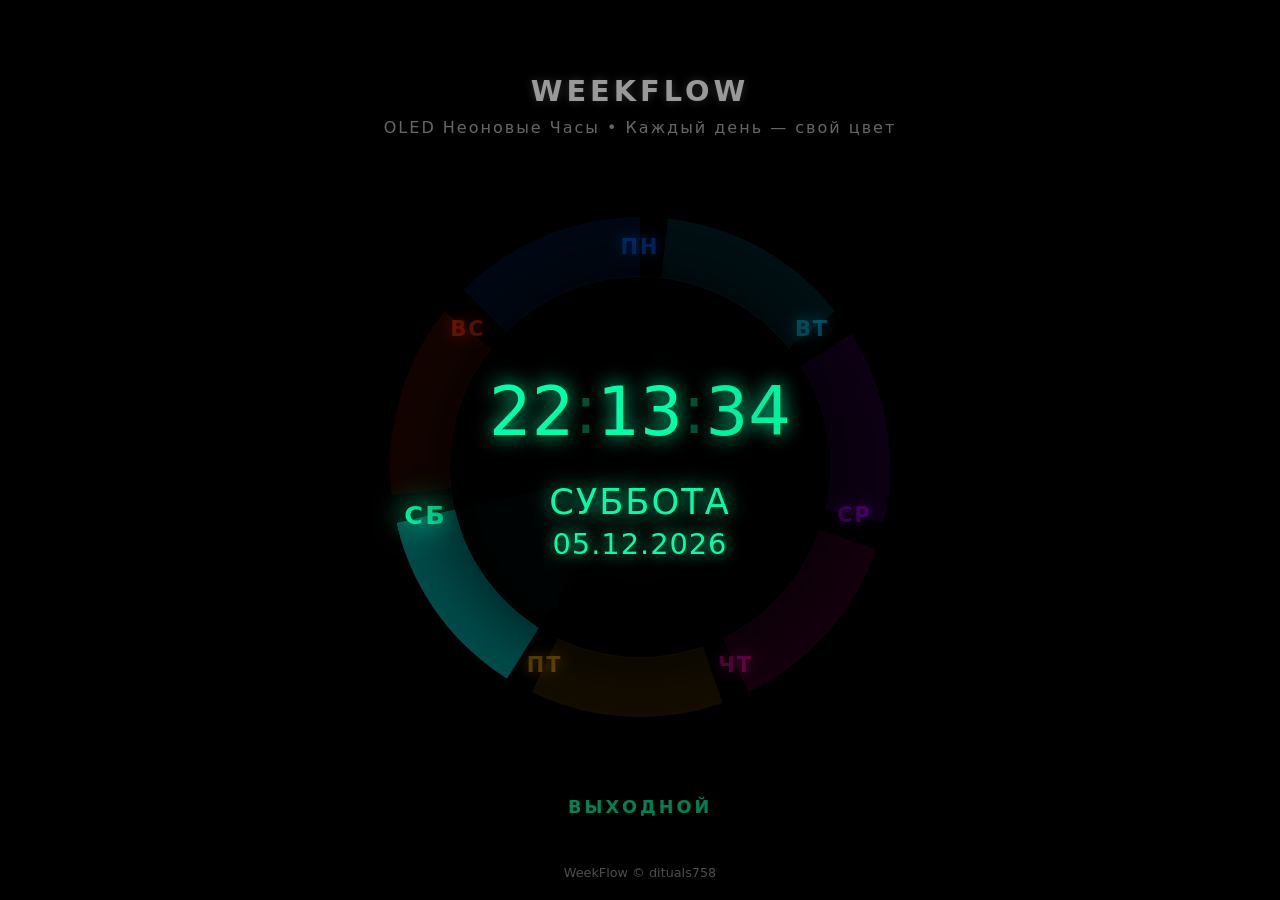
==== index.html @ 8f901ede "weekflow-v1.1" ====
<!DOCTYPE html>
<html lang="ru">
<head>
    <meta charset="UTF-8">
    <meta name="viewport" content="width=device-width, initial-scale=1.0">
    
    <!-- PWA Meta Tags -->
    <meta name="application-name" content="WeekFlow">
    <meta name="apple-mobile-web-app-capable" content="yes">
    <meta name="apple-mobile-web-app-status-bar-style" content="black-translucent">
    <meta name="apple-mobile-web-app-title" content="WeekFlow">
    <meta name="mobile-web-app-capable" content="yes">
    <meta name="theme-color" content="#000000">
    
    <!-- SEO Meta Tags -->
    <title>WeekFlow — OLED Неоновые Часы</title>
    <meta name="description" content="Минималистичные OLED часы с неоновыми цветами для каждого дня недели. Установите как PWA приложение на рабочий стол.">
    <meta name="keywords" content="часы, таймер, время, OLED, неон, дни недели, PWA, прогрессивное веб-приложение">
    <meta name="author" content="dituals758">
    
    <!-- Icons -->
    <link rel="icon" href="./icon-32x32.png" type="image/png">
    <link rel="apple-touch-icon" href="./icon-192x192.png">
    
    <!-- Manifest -->
    <link rel="manifest" href="./manifest.json">
    
    <style>
        /* Reset & Base */
        :root {
            --black: #000000;
            --white: #ffffff;
            --mon: #0066ff;    --tue: #00ccff;    --wed: #aa00ff;
            --thu: #ff00aa;    --fri: #ffaa00;    --sat: #00ffaa;    --sun: #ff3300;
        }
        
        * {
            margin: 0; padding: 0; box-sizing: border-box;
            -webkit-tap-highlight-color: transparent;
            -webkit-touch-callout: none; -webkit-user-select: none;
            user-select: none;
        }
        
        body {
            background: var(--black); color: var(--white);
            font-family: -apple-system, BlinkMacSystemFont, 'SF Pro Display', system-ui, sans-serif;
            min-height: 100vh; display: flex; align-items: center; justify-content: center;
            overflow: hidden; padding: 20px;
        }
        
        /* Layout */
        .container {
            width: 100%; max-width: 1200px;
            display: flex; flex-direction: column; align-items: center;
        }
        
        /* Header */
        .header {
            text-align: center; margin-bottom: 40px;
        }
        
        .title {
            font-size: 1.8rem; font-weight: 800; letter-spacing: 4px;
            text-transform: uppercase; opacity: 0.6; margin-bottom: 10px;
            text-shadow: 0 0 10px rgba(255, 255, 255, 0.3);
        }
        
        .subtitle {
            font-size: 1rem; opacity: 0.4; letter-spacing: 2px;
        }
        
        /* Clock Container */
        .clock-container {
            position: relative;
            width: 500px; height: 500px;
            margin: 40px auto;
        }
        
        /* Week Segments */
        .week-segments {
            position: absolute; width: 100%; height: 100%;
            border-radius: 50%; overflow: hidden;
        }
        
        .week-segment {
            position: absolute; width: 50%; height: 50%;
            transform-origin: 100% 100%; clip-path: polygon(0 0, 100% 0, 100% 100%);
            opacity: 0.08; transition: opacity 0.5s ease;
        }
        
        .week-segment:nth-child(1) { transform: rotate(0deg); background: var(--mon); }
        .week-segment:nth-child(2) { transform: rotate(51.42857deg); background: var(--tue); }
        .week-segment:nth-child(3) { transform: rotate(102.85714deg); background: var(--wed); }
        .week-segment:nth-child(4) { transform: rotate(154.28571deg); background: var(--thu); }
        .week-segment:nth-child(5) { transform: rotate(205.71428deg); background: var(--fri); }
        .week-segment:nth-child(6) { transform: rotate(257.14285deg); background: var(--sat); }
        .week-segment:nth-child(7) { transform: rotate(308.57142deg); background: var(--sun); }
        
        .week-segment.active {
            opacity: 0.3; filter: brightness(1.5);
        }
        
        /* Clock Face */
        .clock-face {
            position: absolute; top: 50%; left: 50%;
            transform: translate(-50%, -50%);
            width: 380px; height: 380px; border-radius: 50%;
            background: rgba(0, 0, 0, 0.95);
            box-shadow: inset 0 0 60px rgba(0, 0, 0, 0.9),
                        0 0 80px rgba(0, 0, 0, 0.8),
                        0 0 0 1px rgba(255, 255, 255, 0.03);
            display: flex; flex-direction: column;
            align-items: center; justify-content: center;
        }
        
        /* Time Display */
        .time-container {
            text-align: center; margin-bottom: 15px;
        }
        
        .time-row {
            display: flex; align-items: center;
            justify-content: center; gap: 5px;
        }
        
        .time-part {
            font-size: 4.2rem; font-weight: 250;
            font-variant-numeric: tabular-nums; min-width: 78px;
            text-align: center; transition: all 0.5s ease;
            text-shadow: 0 0 20px currentColor;
        }
        
        .seconds { opacity: 0.95; }
        
        .colon {
            font-size: 4.2rem; font-weight: 100; opacity: 0.6;
            margin: 0 -5px; transition: all 0.5s ease;
            position: relative; top: -2px;
        }
        
        /* Date Display */
        .date-container {
            text-align: center; margin-top: 15px;
        }
        
        .day-name {
            font-size: 2.2rem; font-weight: 500;
            letter-spacing: 2px; text-transform: uppercase;
            transition: all 0.5s ease;
            text-shadow: 0 0 20px currentColor;
            margin-bottom: 5px;
        }
        
        .date {
            font-size: 1.8rem; font-weight: 300;
            letter-spacing: 1px; transition: all 0.5s ease;
            text-shadow: 0 0 15px currentColor;
        }
        
        /* Day Labels */
        .day-labels {
            position: absolute; width: 100%;
            height: 100%; border-radius: 50%;
        }
        
        .day-label {
            position: absolute; font-size: 1.3rem;
            font-weight: 700; text-transform: uppercase;
            letter-spacing: 2px; opacity: 0.4;
            transition: all 0.5s ease;
            text-shadow: 0 0 15px currentColor;
            transform: translate(-50%, -50%);
        }
        
        .day-label.active {
            opacity: 1; font-size: 1.6rem;
            text-shadow: 0 0 25px currentColor, 0 0 40px currentColor;
        }
        
        /* Status */
        .status {
            text-align: center; font-size: 1.1rem;
            opacity: 0.5; letter-spacing: 3px;
            text-transform: uppercase; margin-top: 40px;
            height: 30px; font-weight: 600;
            transition: all 0.5s ease;
        }
        
        /* Footer */
        .footer {
            position: fixed; bottom: 20px; width: 100%;
            text-align: center; font-size: 0.8rem; opacity: 0.3;
        }
        
        .footer a {
            color: inherit; text-decoration: none;
            transition: opacity 0.3s ease;
        }
        
        .footer a:hover { opacity: 0.7; }
        
        /* Install Button */
        .install-button {
            position: fixed; top: 20px; right: 20px;
            background: rgba(255, 255, 255, 0.1);
            border: 1px solid rgba(255, 255, 255, 0.2);
            color: white; padding: 12px 20px; border-radius: 25px;
            font-size: 0.9rem; font-weight: 500; cursor: pointer;
            opacity: 0; transition: all 0.3s ease;
            backdrop-filter: blur(20px); z-index: 1000;
        }
        
        .install-button.show {
            opacity: 1; animation: slideIn 0.3s ease;
        }
        
        .install-button:hover {
            background: rgba(255, 255, 255, 0.15);
            transform: translateY(-1px);
        }
        
        /* Animations */
        @keyframes slideIn {
            from { opacity: 0; transform: translateY(-10px); }
            to { opacity: 1; transform: translateY(0); }
        }
        
        @keyframes blink {
            0%, 100% { opacity: 0.3; }
            50% { opacity: 0.9; }
        }
        
        .colon.blink { animation: blink 1s infinite; }
        
        /* Responsive Design */
        @media (max-width: 768px) {
            .clock-container { width: 400px; height: 400px; }
            .clock-face { width: 300px; height: 300px; }
            .time-part { font-size: 3.2rem; min-width: 58px; }
            .colon { font-size: 3.2rem; }
            .day-name { font-size: 1.8rem; }
            .date { font-size: 1.5rem; }
            .day-label { font-size: 1rem; }
            .day-label.active { font-size: 1.2rem; }
            .status { font-size: 0.9rem; }
        }
        
        @media (max-width: 480px) {
            .clock-container { width: 320px; height: 320px; }
            .clock-face { width: 240px; height: 240px; }
            .time-part { font-size: 2.4rem; min-width: 44px; }
            .colon { font-size: 2.4rem; }
            .day-name { font-size: 1.4rem; }
            .date { font-size: 1.2rem; }
            .day-label { font-size: 0.8rem; }
            .day-label.active { font-size: 1rem; }
            .title { font-size: 1.3rem; }
            .install-button {
                top: 10px; right: 10px;
                font-size: 0.7rem; padding: 8px 14px;
            }
        }
        
        @media (display-mode: standalone) {
            body {
                padding: env(safe-area-inset-top, 20px) 
                         env(safe-area-inset-right, 20px) 
                         env(safe-area-inset-bottom, 20px) 
                         env(safe-area-inset-left, 20px);
            }
            .install-button { display: none; }
        }
    </style>
</head>
<body>
    <button id="installButton" class="install-button" aria-label="Установить приложение">
        ⬇ Установить PWA
    </button>
    
    <div class="container">
        <div class="header">
            <div class="title">WeekFlow</div>
            <div class="subtitle">OLED Неоновые Часы • Каждый день — свой цвет</div>
        </div>
        
        <div class="clock-container">
            <!-- Week Segments -->
            <div id="weekSegments" class="week-segments">
                <div class="week-segment"></div><div class="week-segment"></div>
                <div class="week-segment"></div><div class="week-segment"></div>
                <div class="week-segment"></div><div class="week-segment"></div>
                <div class="week-segment"></div>
            </div>
            
            <!-- Day Labels -->
            <div id="dayLabels" class="day-labels"></div>
            
            <!-- Clock Face -->
            <div class="clock-face">
                <div class="time-container">
                    <div class="time-row">
                        <div id="hours" class="time-part"></div>
                        <span class="colon blink">:</span>
                        <div id="minutes" class="time-part"></div>
                        <span class="colon blink">:</span>
                        <div id="seconds" class="time-part seconds"></div>
                    </div>
                </div>
                
                <div class="date-container">
                    <div id="dayName" class="day-name"></div>
                    <div id="date" class="date"></div>
                </div>
            </div>
        </div>
        
        <div id="status" class="status"></div>
    </div>
    
    <div class="footer">
        WeekFlow © <a href="https://github.com/dituals758/dituals758.github.io" target="_blank" rel="noopener">dituals758</a>
    </div>

    <script>
        (function() {
            'use strict';
            
            // Конфигурация
            const CONFIG = {
                DAY_COLORS: [
                    '#0066ff', '#00ccff', '#aa00ff',
                    '#ff00aa', '#ffaa00', '#00ffaa', '#ff3300'
                ],
                DAYS_RU: [
                    'ПОНЕДЕЛЬНИК', 'ВТОРНИК', 'СРЕДА',
                    'ЧЕТВЕРГ', 'ПЯТНИЦА', 'СУББОТА', 'ВОСКРЕСЕНЬЕ'
                ],
                DAYS_SHORT_RU: ['ПН', 'ВТ', 'СР', 'ЧТ', 'ПТ', 'СБ', 'ВС'],
                STATUS_TEXTS: {
                    WEEKEND: 'ВЫХОДНОЙ',
                    NIGHT: 'НОЧЬ',
                    MORNING: 'УТРО',
                    DAY: 'ДЕНЬ',
                    EVENING: 'ВЕЧЕР'
                }
            };
            
            // Элементы DOM
            const elements = {
                hours: document.getElementById('hours'),
                minutes: document.getElementById('minutes'),
                seconds: document.getElementById('seconds'),
                dayName: document.getElementById('dayName'),
                date: document.getElementById('date'),
                weekSegments: document.getElementById('weekSegments'),
                dayLabels: document.getElementById('dayLabels'),
                status: document.getElementById('status'),
                installButton: document.getElementById('installButton'),
                colons: document.querySelectorAll('.colon')
            };
            
            let deferredPrompt = null;
            
            // Утилиты
            const formatNumber = (num) => num < 10 ? `0${num}` : `${num}`;
            const getRussianDay = (date) => date.getDay() === 0 ? 6 : date.getDay() - 1;
            
            // Обновление времени
            function updateTime() {
                const now = new Date();
                const isEvenSecond = now.getSeconds() % 2 === 0;
                
                elements.hours.textContent = formatNumber(now.getHours());
                elements.minutes.textContent = formatNumber(now.getMinutes());
                elements.seconds.textContent = formatNumber(now.getSeconds());
                
                elements.colons.forEach(colon => {
                    colon.style.opacity = isEvenSecond ? '0.3' : '0.8';
                });
            }
            
            // Обновление даты
            function updateDate() {
                const now = new Date();
                const russianDay = getRussianDay(now);
                const dayColor = CONFIG.DAY_COLORS[russianDay];
                
                // Обновление названия дня
                elements.dayName.textContent = CONFIG.DAYS_RU[russianDay];
                
                // Обновление даты в формате дд.мм.гггг
                const day = formatNumber(now.getDate());
                const month = formatNumber(now.getMonth() + 1);
                const year = now.getFullYear();
                elements.date.textContent = `${day}.${month}.${year}`;
                
                // Установка цвета для всех связанных элементов
                const coloredElements = [
                    elements.hours, elements.minutes, elements.seconds,
                    elements.dayName, elements.date, elements.status
                ];
                
                coloredElements.forEach(el => el.style.color = dayColor);
                elements.colons.forEach(colon => colon.style.color = dayColor);
            }
            
            // Обновление сегментов недели
            function updateWeekSegments() {
                const russianDay = getRussianDay(new Date());
                const segments = elements.weekSegments.querySelectorAll('.week-segment');
                
                segments.forEach((segment, index) => {
                    segment.classList.toggle('active', index === russianDay);
                });
            }
            
            // Создание меток дней
            function createDayLabels() {
                const radius = 220;
                const center = 250;
                
                CONFIG.DAYS_SHORT_RU.forEach((day, index) => {
                    const angle = (index * (360 / 7) - 90) * Math.PI / 180;
                    const x = center + radius * Math.cos(angle);
                    const y = center + radius * Math.sin(angle);
                    
                    const label = document.createElement('div');
                    label.className = 'day-label';
                    label.textContent = day;
                    label.style.left = `${x}px`;
                    label.style.top = `${y}px`;
                    label.style.color = CONFIG.DAY_COLORS[index];
                    
                    elements.dayLabels.appendChild(label);
                });
            }
            
            // Обновление меток дней
            function updateDayLabels() {
                const russianDay = getRussianDay(new Date());
                const labels = elements.dayLabels.querySelectorAll('.day-label');
                
                labels.forEach((label, index) => {
                    label.classList.toggle('active', index === russianDay);
                });
            }
            
            // Обновление статуса
            function updateStatus() {
                const now = new Date();
                const russianDay = getRussianDay(now);
                const hour = now.getHours();
                
                let statusText = '';
                
                if (russianDay >= 5) {
                    statusText = CONFIG.STATUS_TEXTS.WEEKEND;
                    elements.status.classList.add('pulse');
                } else {
                    elements.status.classList.remove('pulse');
                    
                    if (hour < 6) statusText = CONFIG.STATUS_TEXTS.NIGHT;
                    else if (hour < 12) statusText = CONFIG.STATUS_TEXTS.MORNING;
                    else if (hour < 18) statusText = CONFIG.STATUS_TEXTS.DAY;
                    else statusText = CONFIG.STATUS_TEXTS.EVENING;
                }
                
                elements.status.textContent = statusText;
            }
            
            // PWA функционал
            function initPWA() {
                window.addEventListener('beforeinstallprompt', (e) => {
                    e.preventDefault();
                    deferredPrompt = e;
                    
                    elements.installButton.classList.add('show');
                    
                    elements.installButton.addEventListener('click', async () => {
                        if (!deferredPrompt) return;
                        
                        deferredPrompt.prompt();
                        const { outcome } = await deferredPrompt.userChoice;
                        
                        if (outcome === 'accepted') {
                            console.log('Пользователь принял установку');
                        }
                        
                        deferredPrompt = null;
                        elements.installButton.classList.remove('show');
                    });
                });
                
                window.addEventListener('appinstalled', () => {
                    console.log('Приложение установлено');
                    elements.installButton.classList.remove('show');
                    deferredPrompt = null;
                });
                
                // Скрыть кнопку установки, если приложение уже установлено
                if (window.matchMedia('(display-mode: standalone)').matches || 
                    window.navigator.standalone === true) {
                    elements.installButton.style.display = 'none';
                }
            }
            
            // Wake Lock API
            function initWakeLock() {
                if ('wakeLock' in navigator && window.location.protocol === 'https:') {
                    let wakeLock = null;
                    
                    const requestWakeLock = async () => {
                        try {
                            wakeLock = await navigator.wakeLock.request('screen');
                        } catch (err) {
                            console.warn('Wake Lock не поддерживается:', err);
                        }
                    };
                    
                    requestWakeLock();
                    
                    document.addEventListener('visibilitychange', () => {
                        if (document.visibilityState === 'visible') {
                            requestWakeLock();
                        }
                    });
                }
            }
            
            // Service Worker
            function initServiceWorker() {
                if ('serviceWorker' in navigator) {
                    window.addEventListener('load', () => {
                        navigator.serviceWorker.register('./sw.js').catch((error) => {
                            console.warn('Service Worker регистрация не удалась:', error);
                        });
                    });
                }
            }
            
            // Основное обновление
            function updateAll() {
                updateTime();
                updateDate();
                updateWeekSegments();
                updateDayLabels();
                updateStatus();
            }
            
            // Инициализация
            function init() {
                createDayLabels();
                updateAll();
                initPWA();
                initWakeLock();
                initServiceWorker();
                
                // Запуск обновления каждую секунду
                setInterval(updateAll, 1000);
                
                // Плавное появление
                setTimeout(() => {
                    document.body.style.transition = 'opacity 0.8s ease';
                    document.body.style.opacity = '1';
                }, 100);
                
                document.body.style.opacity = '0';
            }
            
            // Запуск приложения
            if (document.readyState === 'loading') {
                document.addEventListener('DOMContentLoaded', init);
            } else {
                init();
            }
            
        })();
    </script>
</body>
</html>
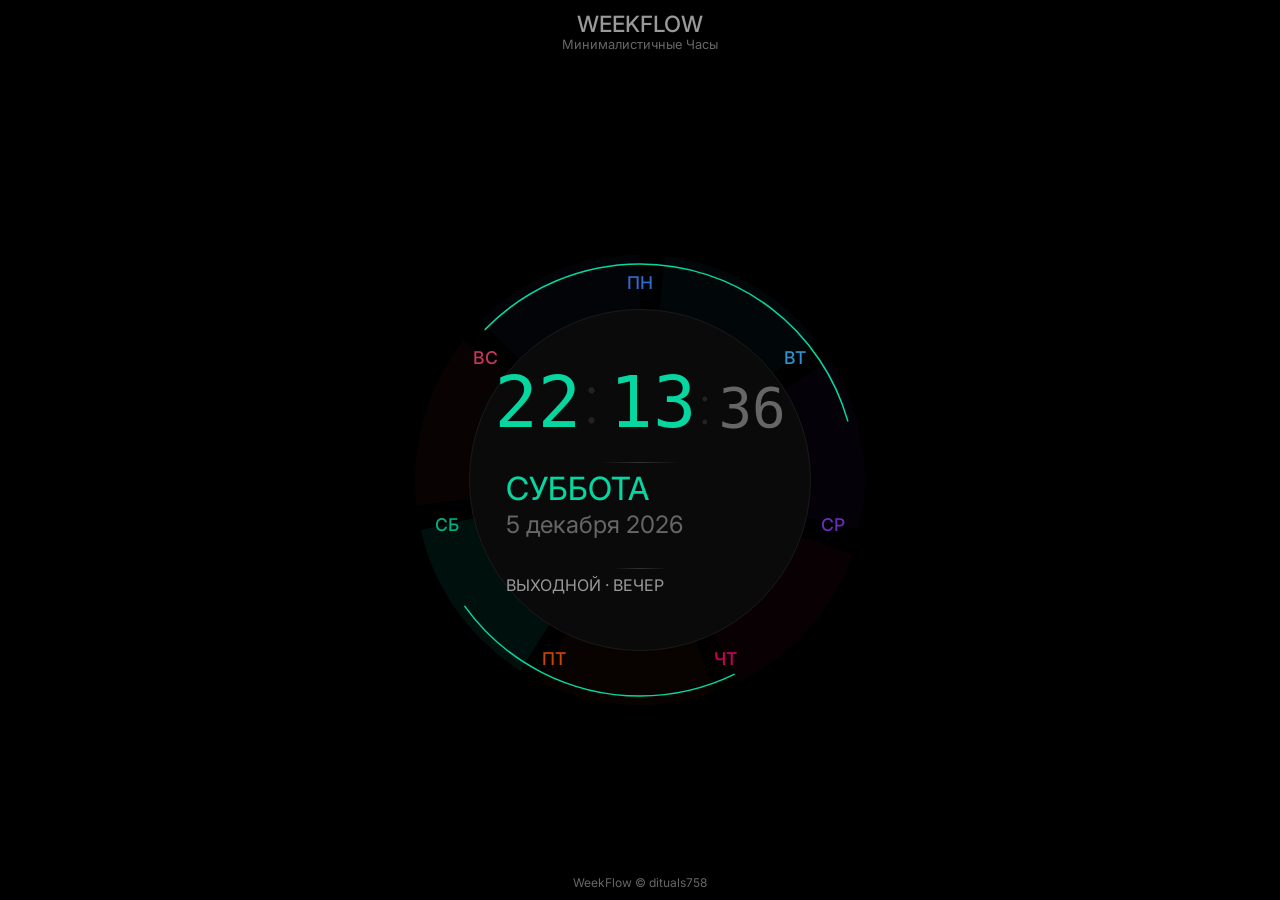
==== commit 61fbc2d3: "weekflow-v3.0" ====
--- a/index.html
+++ b/index.html
@@ -1,580 +1,41 @@
 <!DOCTYPE html>
 <html lang="ru">
 <head>
-    <meta charset="UTF-8">
-    <meta name="viewport" content="width=device-width, initial-scale=1.0">
-    
-    <!-- PWA Meta Tags -->
-    <meta name="application-name" content="WeekFlow">
-    <meta name="apple-mobile-web-app-capable" content="yes">
-    <meta name="apple-mobile-web-app-status-bar-style" content="black-translucent">
-    <meta name="apple-mobile-web-app-title" content="WeekFlow">
-    <meta name="mobile-web-app-capable" content="yes">
-    <meta name="theme-color" content="#000000">
-    
-    <!-- SEO Meta Tags -->
-    <title>WeekFlow — OLED Неоновые Часы</title>
-    <meta name="description" content="Минималистичные OLED часы с неоновыми цветами для каждого дня недели. Установите как PWA приложение на рабочий стол.">
-    <meta name="keywords" content="часы, таймер, время, OLED, неон, дни недели, PWA, прогрессивное веб-приложение">
-    <meta name="author" content="dituals758">
-    
-    <!-- Icons -->
-    <link rel="icon" href="./icon-32x32.png" type="image/png">
-    <link rel="apple-touch-icon" href="./icon-192x192.png">
-    
-    <!-- Manifest -->
-    <link rel="manifest" href="./manifest.json">
-    
-    <style>
-        /* Reset & Base */
-        :root {
-            --black: #000000;
-            --white: #ffffff;
-            --mon: #0066ff;    --tue: #00ccff;    --wed: #aa00ff;
-            --thu: #ff00aa;    --fri: #ffaa00;    --sat: #00ffaa;    --sun: #ff3300;
-        }
-        
-        * {
-            margin: 0; padding: 0; box-sizing: border-box;
-            -webkit-tap-highlight-color: transparent;
-            -webkit-touch-callout: none; -webkit-user-select: none;
-            user-select: none;
-        }
-        
-        body {
-            background: var(--black); color: var(--white);
-            font-family: -apple-system, BlinkMacSystemFont, 'SF Pro Display', system-ui, sans-serif;
-            min-height: 100vh; display: flex; align-items: center; justify-content: center;
-            overflow: hidden; padding: 20px;
-        }
-        
-        /* Layout */
-        .container {
-            width: 100%; max-width: 1200px;
-            display: flex; flex-direction: column; align-items: center;
-        }
-        
-        /* Header */
-        .header {
-            text-align: center; margin-bottom: 40px;
-        }
-        
-        .title {
-            font-size: 1.8rem; font-weight: 800; letter-spacing: 4px;
-            text-transform: uppercase; opacity: 0.6; margin-bottom: 10px;
-            text-shadow: 0 0 10px rgba(255, 255, 255, 0.3);
-        }
-        
-        .subtitle {
-            font-size: 1rem; opacity: 0.4; letter-spacing: 2px;
-        }
-        
-        /* Clock Container */
-        .clock-container {
-            position: relative;
-            width: 500px; height: 500px;
-            margin: 40px auto;
-        }
-        
-        /* Week Segments */
-        .week-segments {
-            position: absolute; width: 100%; height: 100%;
-            border-radius: 50%; overflow: hidden;
-        }
-        
-        .week-segment {
-            position: absolute; width: 50%; height: 50%;
-            transform-origin: 100% 100%; clip-path: polygon(0 0, 100% 0, 100% 100%);
-            opacity: 0.08; transition: opacity 0.5s ease;
-        }
-        
-        .week-segment:nth-child(1) { transform: rotate(0deg); background: var(--mon); }
-        .week-segment:nth-child(2) { transform: rotate(51.42857deg); background: var(--tue); }
-        .week-segment:nth-child(3) { transform: rotate(102.85714deg); background: var(--wed); }
-        .week-segment:nth-child(4) { transform: rotate(154.28571deg); background: var(--thu); }
-        .week-segment:nth-child(5) { transform: rotate(205.71428deg); background: var(--fri); }
-        .week-segment:nth-child(6) { transform: rotate(257.14285deg); background: var(--sat); }
-        .week-segment:nth-child(7) { transform: rotate(308.57142deg); background: var(--sun); }
-        
-        .week-segment.active {
-            opacity: 0.3; filter: brightness(1.5);
-        }
-        
-        /* Clock Face */
-        .clock-face {
-            position: absolute; top: 50%; left: 50%;
-            transform: translate(-50%, -50%);
-            width: 380px; height: 380px; border-radius: 50%;
-            background: rgba(0, 0, 0, 0.95);
-            box-shadow: inset 0 0 60px rgba(0, 0, 0, 0.9),
-                        0 0 80px rgba(0, 0, 0, 0.8),
-                        0 0 0 1px rgba(255, 255, 255, 0.03);
-            display: flex; flex-direction: column;
-            align-items: center; justify-content: center;
-        }
-        
-        /* Time Display */
-        .time-container {
-            text-align: center; margin-bottom: 15px;
-        }
-        
-        .time-row {
-            display: flex; align-items: center;
-            justify-content: center; gap: 5px;
-        }
-        
-        .time-part {
-            font-size: 4.2rem; font-weight: 250;
-            font-variant-numeric: tabular-nums; min-width: 78px;
-            text-align: center; transition: all 0.5s ease;
-            text-shadow: 0 0 20px currentColor;
-        }
-        
-        .seconds { opacity: 0.95; }
-        
-        .colon {
-            font-size: 4.2rem; font-weight: 100; opacity: 0.6;
-            margin: 0 -5px; transition: all 0.5s ease;
-            position: relative; top: -2px;
-        }
-        
-        /* Date Display */
-        .date-container {
-            text-align: center; margin-top: 15px;
-        }
-        
-        .day-name {
-            font-size: 2.2rem; font-weight: 500;
-            letter-spacing: 2px; text-transform: uppercase;
-            transition: all 0.5s ease;
-            text-shadow: 0 0 20px currentColor;
-            margin-bottom: 5px;
-        }
-        
-        .date {
-            font-size: 1.8rem; font-weight: 300;
-            letter-spacing: 1px; transition: all 0.5s ease;
-            text-shadow: 0 0 15px currentColor;
-        }
-        
-        /* Day Labels */
-        .day-labels {
-            position: absolute; width: 100%;
-            height: 100%; border-radius: 50%;
-        }
-        
-        .day-label {
-            position: absolute; font-size: 1.3rem;
-            font-weight: 700; text-transform: uppercase;
-            letter-spacing: 2px; opacity: 0.4;
-            transition: all 0.5s ease;
-            text-shadow: 0 0 15px currentColor;
-            transform: translate(-50%, -50%);
-        }
-        
-        .day-label.active {
-            opacity: 1; font-size: 1.6rem;
-            text-shadow: 0 0 25px currentColor, 0 0 40px currentColor;
-        }
-        
-        /* Status */
-        .status {
-            text-align: center; font-size: 1.1rem;
-            opacity: 0.5; letter-spacing: 3px;
-            text-transform: uppercase; margin-top: 40px;
-            height: 30px; font-weight: 600;
-            transition: all 0.5s ease;
-        }
-        
-        /* Footer */
-        .footer {
-            position: fixed; bottom: 20px; width: 100%;
-            text-align: center; font-size: 0.8rem; opacity: 0.3;
-        }
-        
-        .footer a {
-            color: inherit; text-decoration: none;
-            transition: opacity 0.3s ease;
-        }
-        
-        .footer a:hover { opacity: 0.7; }
-        
-        /* Install Button */
-        .install-button {
-            position: fixed; top: 20px; right: 20px;
-            background: rgba(255, 255, 255, 0.1);
-            border: 1px solid rgba(255, 255, 255, 0.2);
-            color: white; padding: 12px 20px; border-radius: 25px;
-            font-size: 0.9rem; font-weight: 500; cursor: pointer;
-            opacity: 0; transition: all 0.3s ease;
-            backdrop-filter: blur(20px); z-index: 1000;
-        }
-        
-        .install-button.show {
-            opacity: 1; animation: slideIn 0.3s ease;
-        }
-        
-        .install-button:hover {
-            background: rgba(255, 255, 255, 0.15);
-            transform: translateY(-1px);
-        }
-        
-        /* Animations */
-        @keyframes slideIn {
-            from { opacity: 0; transform: translateY(-10px); }
-            to { opacity: 1; transform: translateY(0); }
-        }
-        
-        @keyframes blink {
-            0%, 100% { opacity: 0.3; }
-            50% { opacity: 0.9; }
-        }
-        
-        .colon.blink { animation: blink 1s infinite; }
-        
-        /* Responsive Design */
-        @media (max-width: 768px) {
-            .clock-container { width: 400px; height: 400px; }
-            .clock-face { width: 300px; height: 300px; }
-            .time-part { font-size: 3.2rem; min-width: 58px; }
-            .colon { font-size: 3.2rem; }
-            .day-name { font-size: 1.8rem; }
-            .date { font-size: 1.5rem; }
-            .day-label { font-size: 1rem; }
-            .day-label.active { font-size: 1.2rem; }
-            .status { font-size: 0.9rem; }
-        }
-        
-        @media (max-width: 480px) {
-            .clock-container { width: 320px; height: 320px; }
-            .clock-face { width: 240px; height: 240px; }
-            .time-part { font-size: 2.4rem; min-width: 44px; }
-            .colon { font-size: 2.4rem; }
-            .day-name { font-size: 1.4rem; }
-            .date { font-size: 1.2rem; }
-            .day-label { font-size: 0.8rem; }
-            .day-label.active { font-size: 1rem; }
-            .title { font-size: 1.3rem; }
-            .install-button {
-                top: 10px; right: 10px;
-                font-size: 0.7rem; padding: 8px 14px;
-            }
-        }
-        
-        @media (display-mode: standalone) {
-            body {
-                padding: env(safe-area-inset-top, 20px) 
-                         env(safe-area-inset-right, 20px) 
-                         env(safe-area-inset-bottom, 20px) 
-                         env(safe-area-inset-left, 20px);
-            }
-            .install-button { display: none; }
-        }
-    </style>
+<meta charset="UTF-8">
+<meta name="viewport" content="width=device-width,initial-scale=1,viewport-fit=cover">
+<title>WeekFlow — Минималистичные цифровые часы</title>
+<meta name="description" content="Минималистичные часы с цветовой кодировкой дней недели. Установите как PWA приложение.">
+<meta name="theme-color" content="#000000">
+<link rel="manifest" href="./manifest.json" crossorigin="use-credentials">
+<link rel="icon" href="./favicon.ico">
+<link rel="icon" type="image/png" sizes="32x32" href="./icon-32x32.png">
+<link rel="icon" type="image/png" sizes="192x192" href="./icon-192x192.png">
+<link rel="apple-touch-icon" href="./icon-180x180.png">
+<link rel="preconnect" href="https://fonts.googleapis.com">
+<link rel="preconnect" href="https://fonts.gstatic.com" crossorigin>
+<link href="https://fonts.googleapis.com/css2?family=Inter:wght@300;350;400;450;500&display=swap" rel="stylesheet">
+<style>
+:root{--black:#000;--white:#fff;--g50:#0a0a0a;--g100:#111;--g200:#1a1a1a;--g300:#333;--g400:#666;--g500:#999;--mon:#3a86ff;--tue:#38b6ff;--wed:#8338ec;--thu:#ff006e;--fri:#fb5607;--sat:#06d6a0;--sun:#ef476f}*{margin:0;padding:0;box-sizing:border-box;user-select:none;-webkit-tap-highlight-color:transparent}html,body{width:100%;height:100%;overflow:hidden}body{background:var(--black);color:var(--white);font-family:Inter,system-ui,sans-serif;display:flex;align-items:center;justify-content:center;min-height:100vh;padding:env(safe-area-inset-top) env(safe-area-inset-right) env(safe-area-inset-bottom) env(safe-area-inset-left)}.container{width:100%;height:100%;display:flex;flex-direction:column;align-items:center;justify-content:flex-start;padding-top:80px}.header{text-align:center;position:absolute;top:max(20px,env(safe-area-inset-top,20px));width:100%;z-index:10;padding:0 20px}.title{font-size:clamp(1.2rem,4vw,1.8rem);font-weight:500;text-transform:uppercase;color:var(--g500)}.subtitle{font-size:clamp(.7rem,2vw,.9rem);color:var(--g400)}.clock-container{position:relative;width:min(85vmin,85vh,500px);height:min(85vmin,85vh,500px);aspect-ratio:1/1;margin:auto 0}.week-segments{position:absolute;width:100%;height:100%;border-radius:50%;overflow:hidden}.week-segment{position:absolute;width:50%;height:50%;transform-origin:100% 100%;clip-path:polygon(0 0,100% 0,100% 100%);opacity:.03;transition:opacity .3s ease}.week-segment:nth-child(1){transform:rotate(0deg);background:var(--mon)}.week-segment:nth-child(2){transform:rotate(51.42857deg);background:var(--tue)}.week-segment:nth-child(3){transform:rotate(102.85714deg);background:var(--wed)}.week-segment:nth-child(4){transform:rotate(154.28571deg);background:var(--thu)}.week-segment:nth-child(5){transform:rotate(205.71428deg);background:var(--fri)}.week-segment:nth-child(6){transform:rotate(257.14285deg);background:var(--sat)}.week-segment:nth-child(7){transform:rotate(308.57142deg);background:var(--sun)}.week-segment.active{opacity:.08}.clock-face{position:absolute;top:50%;left:50%;transform:translate(-50%,-50%);width:76%;height:76%;border-radius:50%;background:var(--g50);border:1px solid var(--g200);display:flex;flex-direction:column;align-items:center;justify-content:center;padding:12% 8%}.time-container{margin-bottom:1.5vh;width:100%}.time-row{display:flex;align-items:baseline;justify-content:center;width:100%}.time-part{font-size:clamp(3rem,14vmin,5.5rem);font-weight:350;font-variant-numeric:tabular-nums;color:var(--white);line-height:1;font-family:SF Mono,Roboto Mono,monospace;min-width:1.2em}.seconds{font-size:clamp(2.2rem,10vmin,4rem);color:var(--g400)}.time-colon{font-size:clamp(3rem,14vmin,5.5rem);font-weight:250;color:var(--g300);line-height:1;margin:0 .05em;top:-.05em;position:relative;min-width:.3em}.colon-seconds{font-size:clamp(2.2rem,10vmin,4rem)}.date-container{margin:2vh 0;width:100%;position:relative}.date-container:before{content:'';position:absolute;top:-.8vh;left:50%;transform:translateX(-50%);width:30%;height:1px;background:linear-gradient(90deg,transparent,var(--g300) 50%,transparent)}.day-name{font-size:clamp(1.2rem,4vmin,2rem);font-weight:450;text-transform:uppercase;color:var(--white);margin-bottom:.2vh}.date{font-size:clamp(1rem,3vmin,1.5rem);color:var(--g400)}.status-container{margin-top:2vh;width:100%;position:relative}.status-container:before{content:'';position:absolute;top:-.8vh;left:50%;transform:translateX(-50%);width:20%;height:1px;background:linear-gradient(90deg,transparent,var(--g300) 50%,transparent)}.status{font-size:clamp(.8rem,2.5vmin,1rem);text-transform:uppercase;color:var(--g500)}.day-labels{position:absolute;width:100%;height:100%;border-radius:50%;z-index:1;pointer-events:none}.day-label{position:absolute;font-size:clamp(.75rem,2.5vmin,1.1rem);font-weight:350;text-transform:uppercase;opacity:.3;transform:translate(-50%,-50%);color:var(--white)}.day-label.active{opacity:.8;font-weight:500}.progress-ring{position:absolute;top:0;left:0;width:100%;height:100%;border-radius:50%}.progress-circle{fill:none;stroke-width:1.5;stroke-linecap:round;transform:rotate(-90deg);transform-origin:50% 50%;transition:stroke-dashoffset .5s ease}.footer{position:fixed;bottom:max(10px,env(safe-area-inset-bottom,10px));width:100%;text-align:center;font-size:clamp(.6rem,1.5vmin,.75rem);color:var(--g400);z-index:10}.footer a{color:var(--g400);text-decoration:none}.install-button{position:fixed;top:max(10px,2vmin);right:max(10px,2vmin);background:transparent;border:1px solid var(--g300);color:var(--g300);padding:clamp(8px,1.5vmin,10px) clamp(12px,2vmin,16px);border-radius:6px;font-size:clamp(.65rem,1.8vmin,.85rem);cursor:pointer;opacity:0;transition:opacity .2s ease;z-index:1000;white-space:nowrap}.install-button.show{opacity:1}@media (orientation:landscape){.container{padding-top:60px}.header{top:max(10px,env(safe-area-inset-top,10px))}.title{font-size:clamp(1rem,3vw,1.4rem)}.subtitle{font-size:clamp(.6rem,1.5vw,.8rem)}.clock-container{width:min(75vmin,75vh,450px);height:min(75vmin,75vh,450px)}.time-part{font-size:clamp(2.5rem,12vmin,4.5rem)}.time-colon{font-size:clamp(2.5rem,12vmin,4.5rem)}.seconds{font-size:clamp(1.8rem,8vmin,3.5rem)}.colon-seconds{font-size:clamp(1.8rem,8vmin,3.5rem)}}@media (orientation:landscape)and (max-height:500px){.container{padding-top:50px}.header{top:max(5px,env(safe-area-inset-top,5px))}.title{font-size:clamp(.9rem,2.5vw,1.2rem)}.subtitle{font-size:clamp(.5rem,1.2vw,.7rem)}.clock-container{width:min(70vmin,70vh,400px);height:min(70vmin,70vh,400px)}.time-part{font-size:clamp(2.2rem,10vmin,4rem)}.time-colon{font-size:clamp(2.2rem,10vmin,4rem)}.seconds{font-size:clamp(1.6rem,7vmin,3rem)}.colon-seconds{font-size:clamp(1.6rem,7vmin,3rem)}}@media (display-mode:standalone){.install-button{display:none}}@keyframes fadeIn{from{opacity:0}to{opacity:1}}body{animation:fadeIn .8s ease}
+</style>
 </head>
 <body>
-    <button id="installButton" class="install-button" aria-label="Установить приложение">
-        ⬇ Установить PWA
-    </button>
-    
-    <div class="container">
-        <div class="header">
-            <div class="title">WeekFlow</div>
-            <div class="subtitle">OLED Неоновые Часы • Каждый день — свой цвет</div>
-        </div>
-        
-        <div class="clock-container">
-            <!-- Week Segments -->
-            <div id="weekSegments" class="week-segments">
-                <div class="week-segment"></div><div class="week-segment"></div>
-                <div class="week-segment"></div><div class="week-segment"></div>
-                <div class="week-segment"></div><div class="week-segment"></div>
-                <div class="week-segment"></div>
-            </div>
-            
-            <!-- Day Labels -->
-            <div id="dayLabels" class="day-labels"></div>
-            
-            <!-- Clock Face -->
-            <div class="clock-face">
-                <div class="time-container">
-                    <div class="time-row">
-                        <div id="hours" class="time-part"></div>
-                        <span class="colon blink">:</span>
-                        <div id="minutes" class="time-part"></div>
-                        <span class="colon blink">:</span>
-                        <div id="seconds" class="time-part seconds"></div>
-                    </div>
-                </div>
-                
-                <div class="date-container">
-                    <div id="dayName" class="day-name"></div>
-                    <div id="date" class="date"></div>
-                </div>
-            </div>
-        </div>
-        
-        <div id="status" class="status"></div>
-    </div>
-    
-    <div class="footer">
-        WeekFlow © <a href="https://github.com/dituals758/dituals758.github.io" target="_blank" rel="noopener">dituals758</a>
-    </div>
-
-    <script>
-        (function() {
-            'use strict';
-            
-            // Конфигурация
-            const CONFIG = {
-                DAY_COLORS: [
-                    '#0066ff', '#00ccff', '#aa00ff',
-                    '#ff00aa', '#ffaa00', '#00ffaa', '#ff3300'
-                ],
-                DAYS_RU: [
-                    'ПОНЕДЕЛЬНИК', 'ВТОРНИК', 'СРЕДА',
-                    'ЧЕТВЕРГ', 'ПЯТНИЦА', 'СУББОТА', 'ВОСКРЕСЕНЬЕ'
-                ],
-                DAYS_SHORT_RU: ['ПН', 'ВТ', 'СР', 'ЧТ', 'ПТ', 'СБ', 'ВС'],
-                STATUS_TEXTS: {
-                    WEEKEND: 'ВЫХОДНОЙ',
-                    NIGHT: 'НОЧЬ',
-                    MORNING: 'УТРО',
-                    DAY: 'ДЕНЬ',
-                    EVENING: 'ВЕЧЕР'
-                }
-            };
-            
-            // Элементы DOM
-            const elements = {
-                hours: document.getElementById('hours'),
-                minutes: document.getElementById('minutes'),
-                seconds: document.getElementById('seconds'),
-                dayName: document.getElementById('dayName'),
-                date: document.getElementById('date'),
-                weekSegments: document.getElementById('weekSegments'),
-                dayLabels: document.getElementById('dayLabels'),
-                status: document.getElementById('status'),
-                installButton: document.getElementById('installButton'),
-                colons: document.querySelectorAll('.colon')
-            };
-            
-            let deferredPrompt = null;
-            
-            // Утилиты
-            const formatNumber = (num) => num < 10 ? `0${num}` : `${num}`;
-            const getRussianDay = (date) => date.getDay() === 0 ? 6 : date.getDay() - 1;
-            
-            // Обновление времени
-            function updateTime() {
-                const now = new Date();
-                const isEvenSecond = now.getSeconds() % 2 === 0;
-                
-                elements.hours.textContent = formatNumber(now.getHours());
-                elements.minutes.textContent = formatNumber(now.getMinutes());
-                elements.seconds.textContent = formatNumber(now.getSeconds());
-                
-                elements.colons.forEach(colon => {
-                    colon.style.opacity = isEvenSecond ? '0.3' : '0.8';
-                });
-            }
-            
-            // Обновление даты
-            function updateDate() {
-                const now = new Date();
-                const russianDay = getRussianDay(now);
-                const dayColor = CONFIG.DAY_COLORS[russianDay];
-                
-                // Обновление названия дня
-                elements.dayName.textContent = CONFIG.DAYS_RU[russianDay];
-                
-                // Обновление даты в формате дд.мм.гггг
-                const day = formatNumber(now.getDate());
-                const month = formatNumber(now.getMonth() + 1);
-                const year = now.getFullYear();
-                elements.date.textContent = `${day}.${month}.${year}`;
-                
-                // Установка цвета для всех связанных элементов
-                const coloredElements = [
-                    elements.hours, elements.minutes, elements.seconds,
-                    elements.dayName, elements.date, elements.status
-                ];
-                
-                coloredElements.forEach(el => el.style.color = dayColor);
-                elements.colons.forEach(colon => colon.style.color = dayColor);
-            }
-            
-            // Обновление сегментов недели
-            function updateWeekSegments() {
-                const russianDay = getRussianDay(new Date());
-                const segments = elements.weekSegments.querySelectorAll('.week-segment');
-                
-                segments.forEach((segment, index) => {
-                    segment.classList.toggle('active', index === russianDay);
-                });
-            }
-            
-            // Создание меток дней
-            function createDayLabels() {
-                const radius = 220;
-                const center = 250;
-                
-                CONFIG.DAYS_SHORT_RU.forEach((day, index) => {
-                    const angle = (index * (360 / 7) - 90) * Math.PI / 180;
-                    const x = center + radius * Math.cos(angle);
-                    const y = center + radius * Math.sin(angle);
-                    
-                    const label = document.createElement('div');
-                    label.className = 'day-label';
-                    label.textContent = day;
-                    label.style.left = `${x}px`;
-                    label.style.top = `${y}px`;
-                    label.style.color = CONFIG.DAY_COLORS[index];
-                    
-                    elements.dayLabels.appendChild(label);
-                });
-            }
-            
-            // Обновление меток дней
-            function updateDayLabels() {
-                const russianDay = getRussianDay(new Date());
-                const labels = elements.dayLabels.querySelectorAll('.day-label');
-                
-                labels.forEach((label, index) => {
-                    label.classList.toggle('active', index === russianDay);
-                });
-            }
-            
-            // Обновление статуса
-            function updateStatus() {
-                const now = new Date();
-                const russianDay = getRussianDay(now);
-                const hour = now.getHours();
-                
-                let statusText = '';
-                
-                if (russianDay >= 5) {
-                    statusText = CONFIG.STATUS_TEXTS.WEEKEND;
-                    elements.status.classList.add('pulse');
-                } else {
-                    elements.status.classList.remove('pulse');
-                    
-                    if (hour < 6) statusText = CONFIG.STATUS_TEXTS.NIGHT;
-                    else if (hour < 12) statusText = CONFIG.STATUS_TEXTS.MORNING;
-                    else if (hour < 18) statusText = CONFIG.STATUS_TEXTS.DAY;
-                    else statusText = CONFIG.STATUS_TEXTS.EVENING;
-                }
-                
-                elements.status.textContent = statusText;
-            }
-            
-            // PWA функционал
-            function initPWA() {
-                window.addEventListener('beforeinstallprompt', (e) => {
-                    e.preventDefault();
-                    deferredPrompt = e;
-                    
-                    elements.installButton.classList.add('show');
-                    
-                    elements.installButton.addEventListener('click', async () => {
-                        if (!deferredPrompt) return;
-                        
-                        deferredPrompt.prompt();
-                        const { outcome } = await deferredPrompt.userChoice;
-                        
-                        if (outcome === 'accepted') {
-                            console.log('Пользователь принял установку');
-                        }
-                        
-                        deferredPrompt = null;
-                        elements.installButton.classList.remove('show');
-                    });
-                });
-                
-                window.addEventListener('appinstalled', () => {
-                    console.log('Приложение установлено');
-                    elements.installButton.classList.remove('show');
-                    deferredPrompt = null;
-                });
-                
-                // Скрыть кнопку установки, если приложение уже установлено
-                if (window.matchMedia('(display-mode: standalone)').matches || 
-                    window.navigator.standalone === true) {
-                    elements.installButton.style.display = 'none';
-                }
-            }
-            
-            // Wake Lock API
-            function initWakeLock() {
-                if ('wakeLock' in navigator && window.location.protocol === 'https:') {
-                    let wakeLock = null;
-                    
-                    const requestWakeLock = async () => {
-                        try {
-                            wakeLock = await navigator.wakeLock.request('screen');
-                        } catch (err) {
-                            console.warn('Wake Lock не поддерживается:', err);
-                        }
-                    };
-                    
-                    requestWakeLock();
-                    
-                    document.addEventListener('visibilitychange', () => {
-                        if (document.visibilityState === 'visible') {
-                            requestWakeLock();
-                        }
-                    });
-                }
-            }
-            
-            // Service Worker
-            function initServiceWorker() {
-                if ('serviceWorker' in navigator) {
-                    window.addEventListener('load', () => {
-                        navigator.serviceWorker.register('./sw.js').catch((error) => {
-                            console.warn('Service Worker регистрация не удалась:', error);
-                        });
-                    });
-                }
-            }
-            
-            // Основное обновление
-            function updateAll() {
-                updateTime();
-                updateDate();
-                updateWeekSegments();
-                updateDayLabels();
-                updateStatus();
-            }
-            
-            // Инициализация
-            function init() {
-                createDayLabels();
-                updateAll();
-                initPWA();
-                initWakeLock();
-                initServiceWorker();
-                
-                // Запуск обновления каждую секунду
-                setInterval(updateAll, 1000);
-                
-                // Плавное появление
-                setTimeout(() => {
-                    document.body.style.transition = 'opacity 0.8s ease';
-                    document.body.style.opacity = '1';
-                }, 100);
-                
-                document.body.style.opacity = '0';
-            }
-            
-            // Запуск приложения
-            if (document.readyState === 'loading') {
-                document.addEventListener('DOMContentLoaded', init);
-            } else {
-                init();
-            }
-            
-        })();
-    </script>
+<button id="installButton" class="install-button">Установить</button>
+<div class="container">
+<header class="header"><h1 class="title">WeekFlow</h1><p class="subtitle">Минималистичные Часы</p></header>
+<main class="clock-container">
+<div id="weekSegments" class="week-segments"><div class="week-segment"></div><div class="week-segment"></div><div class="week-segment"></div><div class="week-segment"></div><div class="week-segment"></div><div class="week-segment"></div><div class="week-segment"></div></div>
+<svg class="progress-ring" id="progressRing"><circle class="progress-circle" id="progressCircle" cx="50%" cy="50%" r="48%"/></svg>
+<div id="dayLabels" class="day-labels"></div>
+<div class="clock-face">
+<div class="time-container"><div class="time-row"><div id="hours" class="time-part"></div><span id="colon1" class="time-colon">:</span><div id="minutes" class="time-part"></div><span id="colon2" class="time-colon colon-seconds">:</span><div id="seconds" class="time-part seconds"></div></div></div>
+<div class="date-container"><div id="dayName" class="day-name"></div><div id="date" class="date"></div></div>
+<div class="status-container"><div id="status" class="status"></div></div>
+</div>
+</main>
+</div>
+<footer class="footer">WeekFlow © <a href="https://github.com/dituals758" target="_blank" rel="noopener">dituals758</a></footer>
+<script>
+'use strict';const c={DAY_COLORS:['#3a86ff','#38b6ff','#8338ec','#ff006e','#fb5607','#06d6a0','#ef476f'],DAYS_RU:['Понедельник','Вторник','Среда','Четверг','Пятница','Суббота','Воскресенье'],DAYS_SHORT_RU:['ПН','ВТ','СР','ЧТ','ПТ','СБ','ВС'],MONTHS_RU:['января','февраля','марта','апреля','мая','июня','июля','августа','сентября','октября','ноября','декабря'],STATUS_TEXTS:{WEEKEND_NIGHT:'Выходной · Ночь',WEEKEND_MORNING:'Выходной · Утро',WEEKEND_DAY:'Выходной · День',WEEKEND_EVENING:'Выходной · Вечер',NIGHT:'Ночь',MORNING:'Утро',DAY:'День',EVENING:'Вечер'}};const e={hours:document.getElementById('hours'),minutes:document.getElementById('minutes'),seconds:document.getElementById('seconds'),colon1:document.getElementById('colon1'),colon2:document.getElementById('colon2'),dayName:document.getElementById('dayName'),date:document.getElementById('date'),status:document.getElementById('status'),weekSegments:document.getElementById('weekSegments'),dayLabels:document.getElementById('dayLabels'),installButton:document.getElementById('installButton'),clockContainer:document.querySelector('.clock-container'),progressCircle:document.getElementById('progressCircle')};let t,n,a,o=-1,r=-1;const i=e=>e<10?`0${e}`:`${e}`,s=e=>0===e.getDay()?6:e.getDay()-1;function d(){const t=new Date,n=t.getSeconds()%2==0;e.hours.textContent=i(t.getHours()),e.minutes.textContent=i(t.getMinutes()),e.seconds.textContent=i(t.getSeconds()),e.colon1.style.opacity=n?.6:1,e.colon2.style.opacity=n?.6:1}function l(){const t=new Date,n=s(t);if(o!==n){o=n;const a=c.DAY_COLORS[n];e.dayName.textContent=c.DAYS_RU[n],e.dayName.style.color=a,e.hours.style.color=a,e.minutes.style.color=a,e.progressCircle.style.stroke=a;const r=e.weekSegments.querySelectorAll('.week-segment');r.forEach((e,t)=>{e.classList.toggle('active',t===n)})}e.date.textContent=`${t.getDate()} ${c.MONTHS_RU[t.getMonth()]} ${t.getFullYear()}`}function u(){if(e.progressCircle){const t=new Date,n=new Date(t.getFullYear(),t.getMonth(),t.getDate()),a=n.getTime()+864e5,o=t-n,r=Math.min(o/(a-n),1),i=48,s=2*Math.PI*i,d=s-r*s;e.progressCircle.style.strokeDasharray=`${s} ${s}`,e.progressCircle.style.strokeDashoffset=d}}function f(){const t=e.clockContainer.offsetWidth;if(t){const n=t/2,a=n,o=n*.88;c.DAYS_SHORT_RU.forEach((r,i)=>{const s=(i*(360/7)-90)*Math.PI/180,d=a+o*Math.cos(s),l=a+o*Math.sin(s),u=document.createElement('div');u.className='day-label',u.textContent=r,u.style.left=`${d}px`,u.style.top=`${l}px`,u.style.color=c.DAY_COLORS[i],e.dayLabels.appendChild(u)})}}function m(){const t=s(new Date),n=e.dayLabels.querySelectorAll('.day-label');n.forEach((e,t)=>{const n=t===t;e.classList.toggle('active',n),e.style.opacity=n?.8:.3})}function h(){const t=new Date,n=s(t),a=t.getHours();if(r!==a){r=a;let o='';o=n>=5?a<6?c.STATUS_TEXTS.WEEKEND_NIGHT:a<12?c.STATUS_TEXTS.WEEKEND_MORNING:a<18?c.STATUS_TEXTS.WEEKEND_DAY:c.STATUS_TEXTS.WEEKEND_EVENING:a<6?c.STATUS_TEXTS.NIGHT:a<12?c.STATUS_TEXTS.MORNING:a<18?c.STATUS_TEXTS.DAY:c.STATUS_TEXTS.EVENING,e.status.textContent=o}}function p(){const t=e.clockContainer.offsetWidth;if(t){const n=t/2,a=n,o=n*.88,r=e.dayLabels.querySelectorAll('.day-label');r.forEach((e,t)=>{const r=(t*(360/7)-90)*Math.PI/180,i=a+o*Math.cos(r),s=a+o*Math.sin(r);e.style.left=`${i}px`,e.style.top=`${s}px`})}}function b(){window.addEventListener('beforeinstallprompt',t=>{t.preventDefault(),n=t,e.installButton.classList.add('show'),e.installButton.addEventListener('click',async()=>{if(!n)return;try{n.prompt();const{outcome:t}=await n.userChoice;t==='accepted'&&console.log('WeekFlow installed')}catch(t){console.error('Install error:',t)}n=null,e.installButton.classList.remove('show')})}),window.addEventListener('appinstalled',()=>{e.installButton.classList.remove('show'),n=null}),window.matchMedia('(display-mode: standalone)').matches||!0===window.navigator.standalone&&(e.installButton.style.display='none')}function g(){'serviceWorker'in navigator&&window.addEventListener('load',()=>{navigator.serviceWorker.register('./sw.js').then(t=>console.log('SW registered:',t.scope)).catch(t=>console.error('SW failed:',t))})}function v(){f(),d(),l(),u(),m(),h(),'ResizeObserver'in window&&(a=new ResizeObserver(()=>{clearTimeout(t),t=setTimeout(p,100)})),a?.observe(e.clockContainer),window.addEventListener('resize',()=>{clearTimeout(t),t=setTimeout(p,100)}),window.addEventListener('orientationchange',()=>{setTimeout(p,400)}),b(),g();let n=Date.now();const r=setInterval(()=>{Date.now()-n>=1e3&&(d(),l(),u(),m(),h(),n=Date.now())},100);window.addEventListener('beforeunload',()=>{clearInterval(r),a?.disconnect()})}document.readyState==='loading'?document.addEventListener('DOMContentLoaded',v):v();
+</script>
 </body>
 </html>
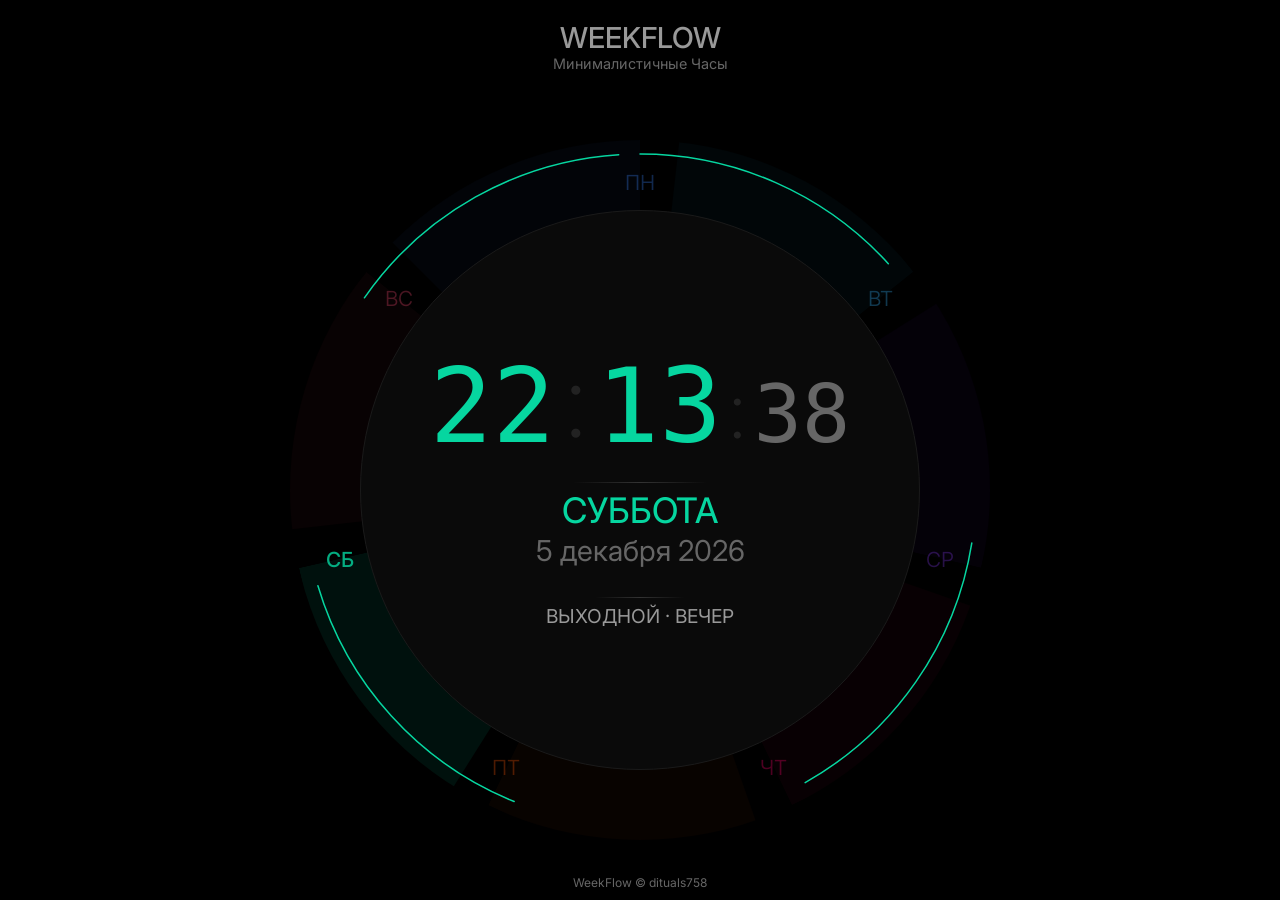
==== commit 0c6108d2: "weekflow-v3.1" ====
--- a/index.html
+++ b/index.html
@@ -1,41 +1,781 @@
 <!DOCTYPE html>
 <html lang="ru">
 <head>
-<meta charset="UTF-8">
-<meta name="viewport" content="width=device-width,initial-scale=1,viewport-fit=cover">
-<title>WeekFlow — Минималистичные цифровые часы</title>
-<meta name="description" content="Минималистичные часы с цветовой кодировкой дней недели. Установите как PWA приложение.">
-<meta name="theme-color" content="#000000">
-<link rel="manifest" href="./manifest.json" crossorigin="use-credentials">
-<link rel="icon" href="./favicon.ico">
-<link rel="icon" type="image/png" sizes="32x32" href="./icon-32x32.png">
-<link rel="icon" type="image/png" sizes="192x192" href="./icon-192x192.png">
-<link rel="apple-touch-icon" href="./icon-180x180.png">
-<link rel="preconnect" href="https://fonts.googleapis.com">
-<link rel="preconnect" href="https://fonts.gstatic.com" crossorigin>
-<link href="https://fonts.googleapis.com/css2?family=Inter:wght@300;350;400;450;500&display=swap" rel="stylesheet">
-<style>
-:root{--black:#000;--white:#fff;--g50:#0a0a0a;--g100:#111;--g200:#1a1a1a;--g300:#333;--g400:#666;--g500:#999;--mon:#3a86ff;--tue:#38b6ff;--wed:#8338ec;--thu:#ff006e;--fri:#fb5607;--sat:#06d6a0;--sun:#ef476f}*{margin:0;padding:0;box-sizing:border-box;user-select:none;-webkit-tap-highlight-color:transparent}html,body{width:100%;height:100%;overflow:hidden}body{background:var(--black);color:var(--white);font-family:Inter,system-ui,sans-serif;display:flex;align-items:center;justify-content:center;min-height:100vh;padding:env(safe-area-inset-top) env(safe-area-inset-right) env(safe-area-inset-bottom) env(safe-area-inset-left)}.container{width:100%;height:100%;display:flex;flex-direction:column;align-items:center;justify-content:flex-start;padding-top:80px}.header{text-align:center;position:absolute;top:max(20px,env(safe-area-inset-top,20px));width:100%;z-index:10;padding:0 20px}.title{font-size:clamp(1.2rem,4vw,1.8rem);font-weight:500;text-transform:uppercase;color:var(--g500)}.subtitle{font-size:clamp(.7rem,2vw,.9rem);color:var(--g400)}.clock-container{position:relative;width:min(85vmin,85vh,500px);height:min(85vmin,85vh,500px);aspect-ratio:1/1;margin:auto 0}.week-segments{position:absolute;width:100%;height:100%;border-radius:50%;overflow:hidden}.week-segment{position:absolute;width:50%;height:50%;transform-origin:100% 100%;clip-path:polygon(0 0,100% 0,100% 100%);opacity:.03;transition:opacity .3s ease}.week-segment:nth-child(1){transform:rotate(0deg);background:var(--mon)}.week-segment:nth-child(2){transform:rotate(51.42857deg);background:var(--tue)}.week-segment:nth-child(3){transform:rotate(102.85714deg);background:var(--wed)}.week-segment:nth-child(4){transform:rotate(154.28571deg);background:var(--thu)}.week-segment:nth-child(5){transform:rotate(205.71428deg);background:var(--fri)}.week-segment:nth-child(6){transform:rotate(257.14285deg);background:var(--sat)}.week-segment:nth-child(7){transform:rotate(308.57142deg);background:var(--sun)}.week-segment.active{opacity:.08}.clock-face{position:absolute;top:50%;left:50%;transform:translate(-50%,-50%);width:76%;height:76%;border-radius:50%;background:var(--g50);border:1px solid var(--g200);display:flex;flex-direction:column;align-items:center;justify-content:center;padding:12% 8%}.time-container{margin-bottom:1.5vh;width:100%}.time-row{display:flex;align-items:baseline;justify-content:center;width:100%}.time-part{font-size:clamp(3rem,14vmin,5.5rem);font-weight:350;font-variant-numeric:tabular-nums;color:var(--white);line-height:1;font-family:SF Mono,Roboto Mono,monospace;min-width:1.2em}.seconds{font-size:clamp(2.2rem,10vmin,4rem);color:var(--g400)}.time-colon{font-size:clamp(3rem,14vmin,5.5rem);font-weight:250;color:var(--g300);line-height:1;margin:0 .05em;top:-.05em;position:relative;min-width:.3em}.colon-seconds{font-size:clamp(2.2rem,10vmin,4rem)}.date-container{margin:2vh 0;width:100%;position:relative}.date-container:before{content:'';position:absolute;top:-.8vh;left:50%;transform:translateX(-50%);width:30%;height:1px;background:linear-gradient(90deg,transparent,var(--g300) 50%,transparent)}.day-name{font-size:clamp(1.2rem,4vmin,2rem);font-weight:450;text-transform:uppercase;color:var(--white);margin-bottom:.2vh}.date{font-size:clamp(1rem,3vmin,1.5rem);color:var(--g400)}.status-container{margin-top:2vh;width:100%;position:relative}.status-container:before{content:'';position:absolute;top:-.8vh;left:50%;transform:translateX(-50%);width:20%;height:1px;background:linear-gradient(90deg,transparent,var(--g300) 50%,transparent)}.status{font-size:clamp(.8rem,2.5vmin,1rem);text-transform:uppercase;color:var(--g500)}.day-labels{position:absolute;width:100%;height:100%;border-radius:50%;z-index:1;pointer-events:none}.day-label{position:absolute;font-size:clamp(.75rem,2.5vmin,1.1rem);font-weight:350;text-transform:uppercase;opacity:.3;transform:translate(-50%,-50%);color:var(--white)}.day-label.active{opacity:.8;font-weight:500}.progress-ring{position:absolute;top:0;left:0;width:100%;height:100%;border-radius:50%}.progress-circle{fill:none;stroke-width:1.5;stroke-linecap:round;transform:rotate(-90deg);transform-origin:50% 50%;transition:stroke-dashoffset .5s ease}.footer{position:fixed;bottom:max(10px,env(safe-area-inset-bottom,10px));width:100%;text-align:center;font-size:clamp(.6rem,1.5vmin,.75rem);color:var(--g400);z-index:10}.footer a{color:var(--g400);text-decoration:none}.install-button{position:fixed;top:max(10px,2vmin);right:max(10px,2vmin);background:transparent;border:1px solid var(--g300);color:var(--g300);padding:clamp(8px,1.5vmin,10px) clamp(12px,2vmin,16px);border-radius:6px;font-size:clamp(.65rem,1.8vmin,.85rem);cursor:pointer;opacity:0;transition:opacity .2s ease;z-index:1000;white-space:nowrap}.install-button.show{opacity:1}@media (orientation:landscape){.container{padding-top:60px}.header{top:max(10px,env(safe-area-inset-top,10px))}.title{font-size:clamp(1rem,3vw,1.4rem)}.subtitle{font-size:clamp(.6rem,1.5vw,.8rem)}.clock-container{width:min(75vmin,75vh,450px);height:min(75vmin,75vh,450px)}.time-part{font-size:clamp(2.5rem,12vmin,4.5rem)}.time-colon{font-size:clamp(2.5rem,12vmin,4.5rem)}.seconds{font-size:clamp(1.8rem,8vmin,3.5rem)}.colon-seconds{font-size:clamp(1.8rem,8vmin,3.5rem)}}@media (orientation:landscape)and (max-height:500px){.container{padding-top:50px}.header{top:max(5px,env(safe-area-inset-top,5px))}.title{font-size:clamp(.9rem,2.5vw,1.2rem)}.subtitle{font-size:clamp(.5rem,1.2vw,.7rem)}.clock-container{width:min(70vmin,70vh,400px);height:min(70vmin,70vh,400px)}.time-part{font-size:clamp(2.2rem,10vmin,4rem)}.time-colon{font-size:clamp(2.2rem,10vmin,4rem)}.seconds{font-size:clamp(1.6rem,7vmin,3rem)}.colon-seconds{font-size:clamp(1.6rem,7vmin,3rem)}}@media (display-mode:standalone){.install-button{display:none}}@keyframes fadeIn{from{opacity:0}to{opacity:1}}body{animation:fadeIn .8s ease}
-</style>
+    <meta charset="UTF-8">
+    <meta name="viewport" content="width=device-width, initial-scale=1.0, viewport-fit=cover">
+    <meta http-equiv="X-UA-Compatible" content="IE=edge">
+    
+    <title>WeekFlow — Минималистичные цифровые часы</title>
+    <meta name="description" content="Минималистичные часы с цветовой кодировкой дней недели. Установите как PWA приложение.">
+    <meta name="theme-color" content="#000000">
+    
+    <link rel="manifest" href="./manifest.json" crossorigin="use-credentials">
+    <link rel="icon" href="./favicon.ico">
+    <link rel="icon" type="image/png" sizes="32x32" href="./icon-32x32.png">
+    <link rel="icon" type="image/png" sizes="192x192" href="./icon-192x192.png">
+    <link rel="apple-touch-icon" href="./icon-180x180.png">
+    
+    <link rel="preconnect" href="https://fonts.googleapis.com">
+    <link rel="preconnect" href="https://fonts.gstatic.com" crossorigin>
+    <link href="https://fonts.googleapis.com/css2?family=Inter:wght@300;350;400;450;500&display=swap" rel="stylesheet">
+    
+    <style>
+        :root {
+            --black: #000;
+            --white: #fff;
+            --g50: #0a0a0a;
+            --g100: #111;
+            --g200: #1a1a1a;
+            --g300: #333;
+            --g400: #666;
+            --g500: #999;
+            --mon: #3a86ff;
+            --tue: #38b6ff;
+            --wed: #8338ec;
+            --thu: #ff006e;
+            --fri: #fb5607;
+            --sat: #06d6a0;
+            --sun: #ef476f;
+        }
+        
+        * {
+            margin: 0;
+            padding: 0;
+            box-sizing: border-box;
+            user-select: none;
+            -webkit-tap-highlight-color: transparent;
+        }
+        
+        html, body {
+            width: 100%;
+            height: 100%;
+            overflow: hidden;
+        }
+        
+        body {
+            background: var(--black);
+            color: var(--white);
+            font-family: 'Inter', system-ui, sans-serif;
+            display: flex;
+            align-items: center;
+            justify-content: center;
+            min-height: 100vh;
+            padding: env(safe-area-inset-top) env(safe-area-inset-right) env(safe-area-inset-bottom) env(safe-area-inset-left);
+        }
+        
+        .container {
+            width: 100%;
+            height: 100%;
+            display: flex;
+            flex-direction: column;
+            align-items: center;
+            justify-content: flex-start;
+            padding-top: 80px;
+        }
+        
+        .header {
+            text-align: center;
+            position: absolute;
+            top: max(20px, env(safe-area-inset-top, 20px));
+            width: 100%;
+            z-index: 10;
+            padding: 0 20px;
+        }
+        
+        .title {
+            font-size: clamp(1.2rem, 4vw, 1.8rem);
+            font-weight: 500;
+            text-transform: uppercase;
+            color: var(--g500);
+        }
+        
+        .subtitle {
+            font-size: clamp(0.7rem, 2vw, 0.9rem);
+            color: var(--g400);
+        }
+        
+        .clock-container {
+            position: relative;
+            width: min(95vmin, 95vh, 700px);
+            height: min(95vmin, 95vh, 700px);
+            aspect-ratio: 1/1;
+            margin: auto 0;
+        }
+        
+        .week-segments {
+            position: absolute;
+            width: 100%;
+            height: 100%;
+            border-radius: 50%;
+            overflow: hidden;
+        }
+        
+        .week-segment {
+            position: absolute;
+            width: 50%;
+            height: 50%;
+            transform-origin: 100% 100%;
+            clip-path: polygon(0 0, 100% 0, 100% 100%);
+            opacity: 0.03;
+            transition: opacity 0.3s ease;
+        }
+        
+        .week-segment:nth-child(1) {
+            transform: rotate(0deg);
+            background: var(--mon);
+        }
+        
+        .week-segment:nth-child(2) {
+            transform: rotate(51.42857deg);
+            background: var(--tue);
+        }
+        
+        .week-segment:nth-child(3) {
+            transform: rotate(102.85714deg);
+            background: var(--wed);
+        }
+        
+        .week-segment:nth-child(4) {
+            transform: rotate(154.28571deg);
+            background: var(--thu);
+        }
+        
+        .week-segment:nth-child(5) {
+            transform: rotate(205.71428deg);
+            background: var(--fri);
+        }
+        
+        .week-segment:nth-child(6) {
+            transform: rotate(257.14285deg);
+            background: var(--sat);
+        }
+        
+        .week-segment:nth-child(7) {
+            transform: rotate(308.57142deg);
+            background: var(--sun);
+        }
+        
+        .week-segment.active {
+            opacity: 0.08;
+        }
+        
+        .clock-face {
+            position: absolute;
+            top: 50%;
+            left: 50%;
+            transform: translate(-50%, -50%);
+            width: 80%;
+            height: 80%;
+            border-radius: 50%;
+            background: var(--g50);
+            border: 1px solid var(--g200);
+            display: flex;
+            flex-direction: column;
+            align-items: center;
+            justify-content: center;
+            padding: 12% 8%;
+        }
+        
+        .time-container {
+            margin-bottom: 1.5vh;
+            width: 100%;
+            text-align: center;
+        }
+        
+        .time-row {
+            display: flex;
+            align-items: baseline;
+            justify-content: center;
+            width: 100%;
+        }
+        
+        .time-part {
+            font-size: clamp(3.5rem, 16vmin, 6.5rem);
+            font-weight: 350;
+            font-variant-numeric: tabular-nums;
+            color: var(--white);
+            line-height: 1;
+            font-family: 'SF Mono', 'Roboto Mono', monospace;
+            min-width: 1.2em;
+            text-align: center;
+        }
+        
+        .seconds {
+            font-size: clamp(2.6rem, 12vmin, 5rem);
+            color: var(--g400);
+        }
+        
+        .time-colon {
+            font-size: clamp(3.5rem, 16vmin, 6.5rem);
+            font-weight: 250;
+            color: var(--g300);
+            line-height: 1;
+            margin: 0 0.05em;
+            position: relative;
+            top: -0.05em;
+            min-width: 0.3em;
+            text-align: center;
+        }
+        
+        .colon-seconds {
+            font-size: clamp(2.6rem, 12vmin, 5rem);
+        }
+        
+        .date-container {
+            margin: 2vh 0;
+            width: 100%;
+            position: relative;
+            text-align: center;
+        }
+        
+        .date-container::before {
+            content: '';
+            position: absolute;
+            top: -0.8vh;
+            left: 50%;
+            transform: translateX(-50%);
+            width: 30%;
+            height: 1px;
+            background: linear-gradient(90deg, transparent, var(--g300) 50%, transparent);
+        }
+        
+        .day-name {
+            font-size: clamp(1.4rem, 5vmin, 2.2rem);
+            font-weight: 450;
+            text-transform: uppercase;
+            color: var(--white);
+            margin-bottom: 0.2vh;
+            text-align: center;
+            width: 100%;
+        }
+        
+        .date {
+            font-size: clamp(1.2rem, 3.5vmin, 1.8rem);
+            color: var(--g400);
+            text-align: center;
+            width: 100%;
+        }
+        
+        .status-container {
+            margin-top: 2vh;
+            width: 100%;
+            position: relative;
+            text-align: center;
+        }
+        
+        .status-container::before {
+            content: '';
+            position: absolute;
+            top: -0.8vh;
+            left: 50%;
+            transform: translateX(-50%);
+            width: 20%;
+            height: 1px;
+            background: linear-gradient(90deg, transparent, var(--g300) 50%, transparent);
+        }
+        
+        .status {
+            font-size: clamp(0.9rem, 2.8vmin, 1.2rem);
+            text-transform: uppercase;
+            color: var(--g500);
+            text-align: center;
+            width: 100%;
+        }
+        
+        .day-labels {
+            position: absolute;
+            width: 100%;
+            height: 100%;
+            border-radius: 50%;
+            z-index: 1;
+            pointer-events: none;
+        }
+        
+        .day-label {
+            position: absolute;
+            font-size: clamp(0.85rem, 2.8vmin, 1.3rem);
+            font-weight: 350;
+            text-transform: uppercase;
+            opacity: 0.3;
+            transform: translate(-50%, -50%);
+            color: var(--white);
+        }
+        
+        .day-label.active {
+            opacity: 0.8;
+            font-weight: 500;
+        }
+        
+        .progress-ring {
+            position: absolute;
+            top: 0;
+            left: 0;
+            width: 100%;
+            height: 100%;
+            border-radius: 50%;
+        }
+        
+        .progress-circle {
+            fill: none;
+            stroke-width: 1.5;
+            stroke-linecap: round;
+            transform: rotate(-90deg);
+            transform-origin: 50% 50%;
+            transition: stroke-dashoffset 0.5s ease;
+        }
+        
+        .footer {
+            position: fixed;
+            bottom: max(10px, env(safe-area-inset-bottom, 10px));
+            width: 100%;
+            text-align: center;
+            font-size: clamp(0.6rem, 1.5vmin, 0.75rem);
+            color: var(--g400);
+            z-index: 10;
+        }
+        
+        .footer a {
+            color: var(--g400);
+            text-decoration: none;
+        }
+        
+        .install-button {
+            position: fixed;
+            top: max(10px, 2vmin);
+            right: max(10px, 2vmin);
+            background: transparent;
+            border: 1px solid var(--g300);
+            color: var(--g300);
+            padding: clamp(8px, 1.5vmin, 10px) clamp(12px, 2vmin, 16px);
+            border-radius: 6px;
+            font-size: clamp(0.65rem, 1.8vmin, 0.85rem);
+            cursor: pointer;
+            opacity: 0;
+            transition: opacity 0.2s ease;
+            z-index: 1000;
+            white-space: nowrap;
+        }
+        
+        .install-button.show {
+            opacity: 1;
+        }
+        
+        @media (max-width: 768px) {
+            .clock-container {
+                width: min(90vmin, 90vh, 500px);
+                height: min(90vmin, 90vh, 500px);
+            }
+            
+            .time-part {
+                font-size: clamp(3rem, 14vmin, 5.5rem);
+            }
+            
+            .time-colon {
+                font-size: clamp(3rem, 14vmin, 5.5rem);
+            }
+            
+            .seconds {
+                font-size: clamp(2.2rem, 10vmin, 4rem);
+            }
+            
+            .colon-seconds {
+                font-size: clamp(2.2rem, 10vmin, 4rem);
+            }
+        }
+        
+        @media (orientation: landscape) and (max-height: 500px) {
+            .container {
+                padding-top: 50px;
+            }
+            
+            .header {
+                top: max(5px, env(safe-area-inset-top, 5px));
+            }
+            
+            .title {
+                font-size: clamp(0.9rem, 2.5vw, 1.2rem);
+            }
+            
+            .subtitle {
+                font-size: clamp(0.5rem, 1.2vw, 0.7rem);
+            }
+            
+            .clock-container {
+                width: min(70vmin, 70vh, 400px);
+                height: min(70vmin, 70vh, 400px);
+            }
+            
+            .time-part {
+                font-size: clamp(2.2rem, 10vmin, 4rem);
+            }
+            
+            .time-colon {
+                font-size: clamp(2.2rem, 10vmin, 4rem);
+            }
+            
+            .seconds {
+                font-size: clamp(1.6rem, 7vmin, 3rem);
+            }
+            
+            .colon-seconds {
+                font-size: clamp(1.6rem, 7vmin, 3rem);
+            }
+        }
+        
+        @media (display-mode: standalone) {
+            .install-button {
+                display: none;
+            }
+        }
+        
+        @keyframes fadeIn {
+            from {
+                opacity: 0;
+            }
+            to {
+                opacity: 1;
+            }
+        }
+        
+        body {
+            animation: fadeIn 0.8s ease;
+        }
+    </style>
 </head>
 <body>
-<button id="installButton" class="install-button">Установить</button>
-<div class="container">
-<header class="header"><h1 class="title">WeekFlow</h1><p class="subtitle">Минималистичные Часы</p></header>
-<main class="clock-container">
-<div id="weekSegments" class="week-segments"><div class="week-segment"></div><div class="week-segment"></div><div class="week-segment"></div><div class="week-segment"></div><div class="week-segment"></div><div class="week-segment"></div><div class="week-segment"></div></div>
-<svg class="progress-ring" id="progressRing"><circle class="progress-circle" id="progressCircle" cx="50%" cy="50%" r="48%"/></svg>
-<div id="dayLabels" class="day-labels"></div>
-<div class="clock-face">
-<div class="time-container"><div class="time-row"><div id="hours" class="time-part"></div><span id="colon1" class="time-colon">:</span><div id="minutes" class="time-part"></div><span id="colon2" class="time-colon colon-seconds">:</span><div id="seconds" class="time-part seconds"></div></div></div>
-<div class="date-container"><div id="dayName" class="day-name"></div><div id="date" class="date"></div></div>
-<div class="status-container"><div id="status" class="status"></div></div>
-</div>
-</main>
-</div>
-<footer class="footer">WeekFlow © <a href="https://github.com/dituals758" target="_blank" rel="noopener">dituals758</a></footer>
-<script>
-'use strict';const c={DAY_COLORS:['#3a86ff','#38b6ff','#8338ec','#ff006e','#fb5607','#06d6a0','#ef476f'],DAYS_RU:['Понедельник','Вторник','Среда','Четверг','Пятница','Суббота','Воскресенье'],DAYS_SHORT_RU:['ПН','ВТ','СР','ЧТ','ПТ','СБ','ВС'],MONTHS_RU:['января','февраля','марта','апреля','мая','июня','июля','августа','сентября','октября','ноября','декабря'],STATUS_TEXTS:{WEEKEND_NIGHT:'Выходной · Ночь',WEEKEND_MORNING:'Выходной · Утро',WEEKEND_DAY:'Выходной · День',WEEKEND_EVENING:'Выходной · Вечер',NIGHT:'Ночь',MORNING:'Утро',DAY:'День',EVENING:'Вечер'}};const e={hours:document.getElementById('hours'),minutes:document.getElementById('minutes'),seconds:document.getElementById('seconds'),colon1:document.getElementById('colon1'),colon2:document.getElementById('colon2'),dayName:document.getElementById('dayName'),date:document.getElementById('date'),status:document.getElementById('status'),weekSegments:document.getElementById('weekSegments'),dayLabels:document.getElementById('dayLabels'),installButton:document.getElementById('installButton'),clockContainer:document.querySelector('.clock-container'),progressCircle:document.getElementById('progressCircle')};let t,n,a,o=-1,r=-1;const i=e=>e<10?`0${e}`:`${e}`,s=e=>0===e.getDay()?6:e.getDay()-1;function d(){const t=new Date,n=t.getSeconds()%2==0;e.hours.textContent=i(t.getHours()),e.minutes.textContent=i(t.getMinutes()),e.seconds.textContent=i(t.getSeconds()),e.colon1.style.opacity=n?.6:1,e.colon2.style.opacity=n?.6:1}function l(){const t=new Date,n=s(t);if(o!==n){o=n;const a=c.DAY_COLORS[n];e.dayName.textContent=c.DAYS_RU[n],e.dayName.style.color=a,e.hours.style.color=a,e.minutes.style.color=a,e.progressCircle.style.stroke=a;const r=e.weekSegments.querySelectorAll('.week-segment');r.forEach((e,t)=>{e.classList.toggle('active',t===n)})}e.date.textContent=`${t.getDate()} ${c.MONTHS_RU[t.getMonth()]} ${t.getFullYear()}`}function u(){if(e.progressCircle){const t=new Date,n=new Date(t.getFullYear(),t.getMonth(),t.getDate()),a=n.getTime()+864e5,o=t-n,r=Math.min(o/(a-n),1),i=48,s=2*Math.PI*i,d=s-r*s;e.progressCircle.style.strokeDasharray=`${s} ${s}`,e.progressCircle.style.strokeDashoffset=d}}function f(){const t=e.clockContainer.offsetWidth;if(t){const n=t/2,a=n,o=n*.88;c.DAYS_SHORT_RU.forEach((r,i)=>{const s=(i*(360/7)-90)*Math.PI/180,d=a+o*Math.cos(s),l=a+o*Math.sin(s),u=document.createElement('div');u.className='day-label',u.textContent=r,u.style.left=`${d}px`,u.style.top=`${l}px`,u.style.color=c.DAY_COLORS[i],e.dayLabels.appendChild(u)})}}function m(){const t=s(new Date),n=e.dayLabels.querySelectorAll('.day-label');n.forEach((e,t)=>{const n=t===t;e.classList.toggle('active',n),e.style.opacity=n?.8:.3})}function h(){const t=new Date,n=s(t),a=t.getHours();if(r!==a){r=a;let o='';o=n>=5?a<6?c.STATUS_TEXTS.WEEKEND_NIGHT:a<12?c.STATUS_TEXTS.WEEKEND_MORNING:a<18?c.STATUS_TEXTS.WEEKEND_DAY:c.STATUS_TEXTS.WEEKEND_EVENING:a<6?c.STATUS_TEXTS.NIGHT:a<12?c.STATUS_TEXTS.MORNING:a<18?c.STATUS_TEXTS.DAY:c.STATUS_TEXTS.EVENING,e.status.textContent=o}}function p(){const t=e.clockContainer.offsetWidth;if(t){const n=t/2,a=n,o=n*.88,r=e.dayLabels.querySelectorAll('.day-label');r.forEach((e,t)=>{const r=(t*(360/7)-90)*Math.PI/180,i=a+o*Math.cos(r),s=a+o*Math.sin(r);e.style.left=`${i}px`,e.style.top=`${s}px`})}}function b(){window.addEventListener('beforeinstallprompt',t=>{t.preventDefault(),n=t,e.installButton.classList.add('show'),e.installButton.addEventListener('click',async()=>{if(!n)return;try{n.prompt();const{outcome:t}=await n.userChoice;t==='accepted'&&console.log('WeekFlow installed')}catch(t){console.error('Install error:',t)}n=null,e.installButton.classList.remove('show')})}),window.addEventListener('appinstalled',()=>{e.installButton.classList.remove('show'),n=null}),window.matchMedia('(display-mode: standalone)').matches||!0===window.navigator.standalone&&(e.installButton.style.display='none')}function g(){'serviceWorker'in navigator&&window.addEventListener('load',()=>{navigator.serviceWorker.register('./sw.js').then(t=>console.log('SW registered:',t.scope)).catch(t=>console.error('SW failed:',t))})}function v(){f(),d(),l(),u(),m(),h(),'ResizeObserver'in window&&(a=new ResizeObserver(()=>{clearTimeout(t),t=setTimeout(p,100)})),a?.observe(e.clockContainer),window.addEventListener('resize',()=>{clearTimeout(t),t=setTimeout(p,100)}),window.addEventListener('orientationchange',()=>{setTimeout(p,400)}),b(),g();let n=Date.now();const r=setInterval(()=>{Date.now()-n>=1e3&&(d(),l(),u(),m(),h(),n=Date.now())},100);window.addEventListener('beforeunload',()=>{clearInterval(r),a?.disconnect()})}document.readyState==='loading'?document.addEventListener('DOMContentLoaded',v):v();
-</script>
+    <button id="installButton" class="install-button">Установить</button>
+    
+    <div class="container">
+        <header class="header">
+            <h1 class="title">WeekFlow</h1>
+            <p class="subtitle">Минималистичные Часы</p>
+        </header>
+        
+        <main class="clock-container">
+            <div id="weekSegments" class="week-segments">
+                <div class="week-segment"></div>
+                <div class="week-segment"></div>
+                <div class="week-segment"></div>
+                <div class="week-segment"></div>
+                <div class="week-segment"></div>
+                <div class="week-segment"></div>
+                <div class="week-segment"></div>
+            </div>
+            
+            <svg class="progress-ring" id="progressRing">
+                <circle class="progress-circle" id="progressCircle" cx="50%" cy="50%" r="48%" />
+            </svg>
+            
+            <div id="dayLabels" class="day-labels"></div>
+            
+            <div class="clock-face">
+                <div class="time-container">
+                    <div class="time-row">
+                        <div id="hours" class="time-part"></div>
+                        <span id="colon1" class="time-colon">:</span>
+                        <div id="minutes" class="time-part"></div>
+                        <span id="colon2" class="time-colon colon-seconds">:</span>
+                        <div id="seconds" class="time-part seconds"></div>
+                    </div>
+                </div>
+                
+                <div class="date-container">
+                    <div id="dayName" class="day-name"></div>
+                    <div id="date" class="date"></div>
+                </div>
+                
+                <div class="status-container">
+                    <div id="status" class="status"></div>
+                </div>
+            </div>
+        </main>
+    </div>
+    
+    <footer class="footer">
+        WeekFlow © <a href="https://github.com/dituals758/dituals758.github.io" target="_blank" rel="noopener">dituals758</a>
+    </footer>
+
+    <script>
+        (function() {
+            'use strict';
+            
+            const CONFIG = {
+                DAY_COLORS: ['#3a86ff', '#38b6ff', '#8338ec', '#ff006e', '#fb5607', '#06d6a0', '#ef476f'],
+                DAYS_RU: ['Понедельник', 'Вторник', 'Среда', 'Четверг', 'Пятница', 'Суббота', 'Воскресенье'],
+                DAYS_SHORT_RU: ['ПН', 'ВТ', 'СР', 'ЧТ', 'ПТ', 'СБ', 'ВС'],
+                MONTHS_RU: ['января', 'февраля', 'марта', 'апреля', 'мая', 'июня', 'июля', 'августа', 'сентября', 'октября', 'ноября', 'декабря'],
+                STATUS_TEXTS: {
+                    WEEKEND_NIGHT: 'Выходной · Ночь',
+                    WEEKEND_MORNING: 'Выходной · Утро',
+                    WEEKEND_DAY: 'Выходной · День',
+                    WEEKEND_EVENING: 'Выходной · Вечер',
+                    NIGHT: 'Ночь',
+                    MORNING: 'Утро',
+                    DAY: 'День',
+                    EVENING: 'Вечер'
+                }
+            };
+            
+            const elements = {
+                hours: document.getElementById('hours'),
+                minutes: document.getElementById('minutes'),
+                seconds: document.getElementById('seconds'),
+                colon1: document.getElementById('colon1'),
+                colon2: document.getElementById('colon2'),
+                dayName: document.getElementById('dayName'),
+                date: document.getElementById('date'),
+                status: document.getElementById('status'),
+                weekSegments: document.getElementById('weekSegments'),
+                dayLabels: document.getElementById('dayLabels'),
+                installButton: document.getElementById('installButton'),
+                clockContainer: document.querySelector('.clock-container'),
+                progressCircle: document.getElementById('progressCircle')
+            };
+            
+            let deferredPrompt = null;
+            let resizeObserver = null;
+            let updateInterval = null;
+            let currentDay = -1;
+            let currentHour = -1;
+            
+            const formatNumber = num => num < 10 ? `0${num}` : `${num}`;
+            const getRussianDay = date => date.getDay() === 0 ? 6 : date.getDay() - 1;
+            
+            function updateTime() {
+                const now = new Date();
+                const isEvenSecond = now.getSeconds() % 2 === 0;
+                
+                elements.hours.textContent = formatNumber(now.getHours());
+                elements.minutes.textContent = formatNumber(now.getMinutes());
+                elements.seconds.textContent = formatNumber(now.getSeconds());
+                
+                elements.colon1.style.opacity = isEvenSecond ? '0.6' : '1';
+                elements.colon2.style.opacity = isEvenSecond ? '0.6' : '1';
+            }
+            
+            function updateDate() {
+                const now = new Date();
+                const russianDay = getRussianDay(now);
+                
+                if (currentDay !== russianDay) {
+                    currentDay = russianDay;
+                    const dayColor = CONFIG.DAY_COLORS[russianDay];
+                    
+                    elements.dayName.textContent = CONFIG.DAYS_RU[russianDay];
+                    elements.dayName.style.color = dayColor;
+                    elements.hours.style.color = dayColor;
+                    elements.minutes.style.color = dayColor;
+                    elements.progressCircle.style.stroke = dayColor;
+                    
+                    const segments = elements.weekSegments.querySelectorAll('.week-segment');
+                    segments.forEach((segment, index) => {
+                        segment.classList.toggle('active', index === russianDay);
+                    });
+                }
+                
+                elements.date.textContent = `${now.getDate()} ${CONFIG.MONTHS_RU[now.getMonth()]} ${now.getFullYear()}`;
+            }
+            
+            function updateProgressRing() {
+                if (!elements.progressCircle) return;
+                
+                const now = new Date();
+                const startOfDay = new Date(now.getFullYear(), now.getMonth(), now.getDate());
+                const endOfDay = new Date(startOfDay.getTime() + 86400000);
+                const totalDayLength = endOfDay - startOfDay;
+                const elapsed = now - startOfDay;
+                const progress = Math.min(elapsed / totalDayLength, 1);
+                
+                const radius = 48;
+                const circumference = 2 * Math.PI * radius;
+                const offset = circumference - (progress * circumference);
+                
+                elements.progressCircle.style.strokeDasharray = `${circumference} ${circumference}`;
+                elements.progressCircle.style.strokeDashoffset = offset;
+            }
+            
+            function createDayLabels() {
+                const containerWidth = elements.clockContainer.offsetWidth;
+                if (!containerWidth) return;
+                
+                const radius = containerWidth / 2;
+                const center = radius;
+                const labelRadius = radius * 0.88;
+                
+                CONFIG.DAYS_SHORT_RU.forEach((day, index) => {
+                    const angle = (index * (360 / 7) - 90) * Math.PI / 180;
+                    const x = center + labelRadius * Math.cos(angle);
+                    const y = center + labelRadius * Math.sin(angle);
+                    
+                    const label = document.createElement('div');
+                    label.className = 'day-label';
+                    label.textContent = day;
+                    label.style.left = `${x}px`;
+                    label.style.top = `${y}px`;
+                    label.style.color = CONFIG.DAY_COLORS[index];
+                    
+                    elements.dayLabels.appendChild(label);
+                });
+            }
+            
+            function updateDayLabels() {
+                const russianDay = getRussianDay(new Date());
+                const labels = elements.dayLabels.querySelectorAll('.day-label');
+                
+                labels.forEach((label, index) => {
+                    const isActive = index === russianDay;
+                    label.classList.toggle('active', isActive);
+                    label.style.opacity = isActive ? '0.8' : '0.3';
+                });
+            }
+            
+            function updateStatus() {
+                const now = new Date();
+                const russianDay = getRussianDay(now);
+                const hour = now.getHours();
+                
+                if (currentHour === hour) return;
+                currentHour = hour;
+                
+                let statusText = '';
+                
+                if (russianDay >= 5) {
+                    if (hour < 6) statusText = CONFIG.STATUS_TEXTS.WEEKEND_NIGHT;
+                    else if (hour < 12) statusText = CONFIG.STATUS_TEXTS.WEEKEND_MORNING;
+                    else if (hour < 18) statusText = CONFIG.STATUS_TEXTS.WEEKEND_DAY;
+                    else statusText = CONFIG.STATUS_TEXTS.WEEKEND_EVENING;
+                } else {
+                    if (hour < 6) statusText = CONFIG.STATUS_TEXTS.NIGHT;
+                    else if (hour < 12) statusText = CONFIG.STATUS_TEXTS.MORNING;
+                    else if (hour < 18) statusText = CONFIG.STATUS_TEXTS.DAY;
+                    else statusText = CONFIG.STATUS_TEXTS.EVENING;
+                }
+                
+                elements.status.textContent = statusText;
+            }
+            
+            function repositionDayLabels() {
+                const containerWidth = elements.clockContainer.offsetWidth;
+                if (!containerWidth) return;
+                
+                const radius = containerWidth / 2;
+                const center = radius;
+                const labelRadius = radius * 0.88;
+                const labels = elements.dayLabels.querySelectorAll('.day-label');
+                
+                labels.forEach((label, index) => {
+                    const angle = (index * (360 / 7) - 90) * Math.PI / 180;
+                    const x = center + labelRadius * Math.cos(angle);
+                    const y = center + labelRadius * Math.sin(angle);
+                    
+                    label.style.left = `${x}px`;
+                    label.style.top = `${y}px`;
+                });
+            }
+            
+            function initPWA() {
+                window.addEventListener('beforeinstallprompt', (e) => {
+                    e.preventDefault();
+                    deferredPrompt = e;
+                    
+                    elements.installButton.classList.add('show');
+                    
+                    elements.installButton.addEventListener('click', async () => {
+                        if (!deferredPrompt) return;
+                        
+                        try {
+                            deferredPrompt.prompt();
+                            const { outcome } = await deferredPrompt.userChoice;
+                            
+                            if (outcome === 'accepted') {
+                                console.log('WeekFlow установлено');
+                            }
+                        } catch (error) {
+                            console.error('Ошибка установки:', error);
+                        }
+                        
+                        deferredPrompt = null;
+                        elements.installButton.classList.remove('show');
+                    });
+                });
+                
+                window.addEventListener('appinstalled', () => {
+                    elements.installButton.classList.remove('show');
+                    deferredPrompt = null;
+                });
+                
+                if (window.matchMedia('(display-mode: standalone)').matches || 
+                    window.navigator.standalone === true) {
+                    elements.installButton.style.display = 'none';
+                }
+            }
+            
+            function initServiceWorker() {
+                if ('serviceWorker' in navigator) {
+                    window.addEventListener('load', () => {
+                        navigator.serviceWorker.register('./sw.js')
+                            .then(reg => console.log('Service Worker зарегистрирован:', reg.scope))
+                            .catch(err => console.error('Service Worker ошибка:', err));
+                    });
+                }
+            }
+            
+            function init() {
+                createDayLabels();
+                
+                updateTime();
+                updateDate();
+                updateProgressRing();
+                updateDayLabels();
+                updateStatus();
+                
+                if ('ResizeObserver' in window) {
+                    resizeObserver = new ResizeObserver(() => {
+                        clearTimeout(window.resizeTimeout);
+                        window.resizeTimeout = setTimeout(repositionDayLabels, 100);
+                    });
+                    resizeObserver.observe(elements.clockContainer);
+                }
+                
+                window.addEventListener('resize', () => {
+                    clearTimeout(window.resizeTimeout);
+                    window.resizeTimeout = setTimeout(repositionDayLabels, 100);
+                });
+                
+                window.addEventListener('orientationchange', () => {
+                    setTimeout(() => {
+                        repositionDayLabels();
+                    }, 400);
+                });
+                
+                initPWA();
+                initServiceWorker();
+                
+                let lastUpdate = Date.now();
+                updateInterval = setInterval(() => {
+                    const now = Date.now();
+                    if (now - lastUpdate >= 1000) {
+                        updateTime();
+                        updateDate();
+                        updateProgressRing();
+                        updateDayLabels();
+                        updateStatus();
+                        lastUpdate = now;
+                    }
+                }, 100);
+                
+                window.addEventListener('beforeunload', () => {
+                    clearInterval(updateInterval);
+                    if (resizeObserver) resizeObserver.disconnect();
+                });
+            }
+            
+            if (document.readyState === 'loading') {
+                document.addEventListener('DOMContentLoaded', init);
+            } else {
+                init();
+            }
+        })();
+    </script>
 </body>
 </html>
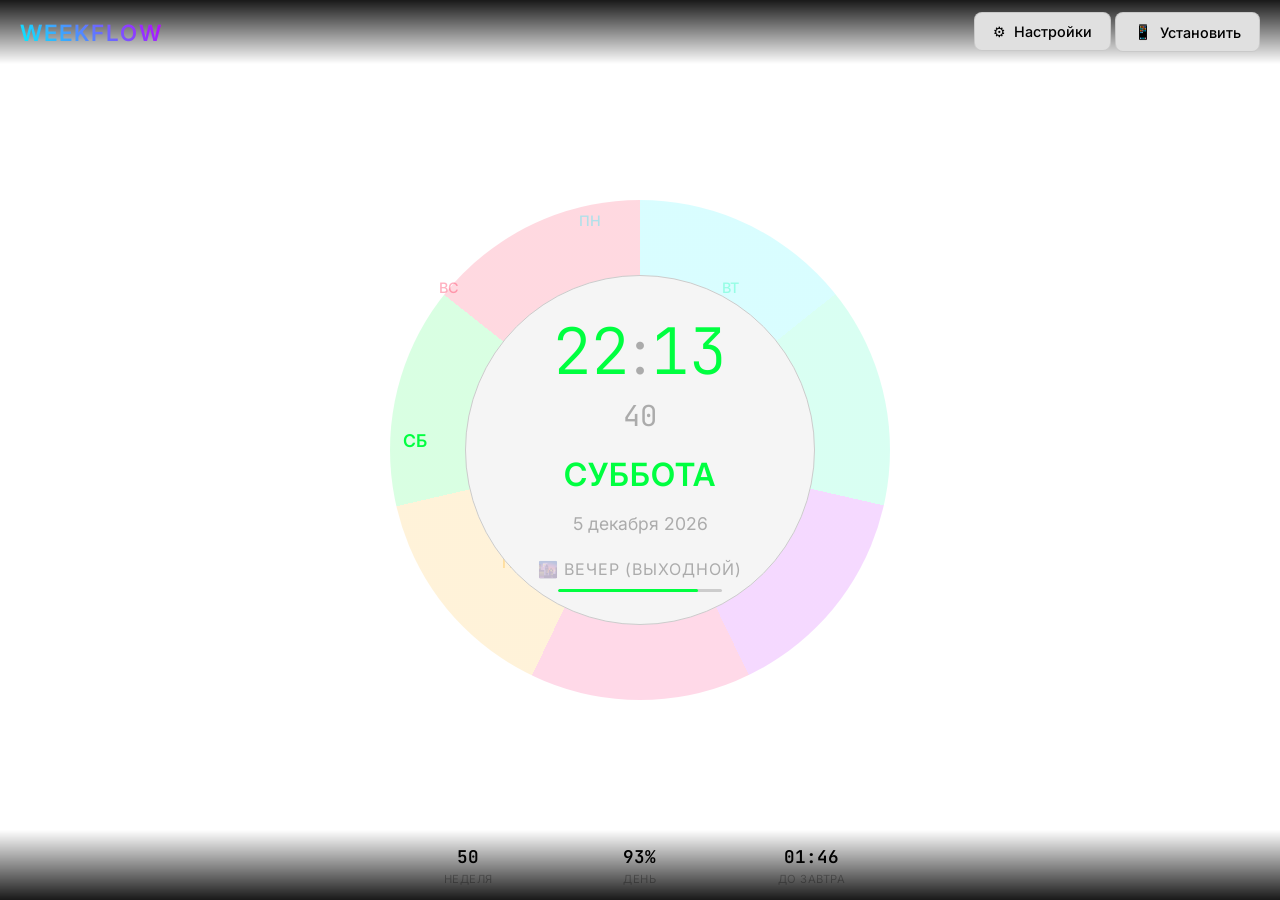
==== commit 88ac66a1: "weekflow-v4.3" ====
--- a/index.html
+++ b/index.html
@@ -17,758 +17,1237 @@
     
     <link rel="preconnect" href="https://fonts.googleapis.com">
     <link rel="preconnect" href="https://fonts.gstatic.com" crossorigin>
-    <link href="https://fonts.googleapis.com/css2?family=Inter:wght@300;350;400;450;500&display=swap" rel="stylesheet">
+    <link href="https://fonts.googleapis.com/css2?family=Inter:wght@300;400;500;600&family=JetBrains+Mono:wght@300;400&display=swap" rel="stylesheet">
     
     <style>
+        /* === CSS ПЕРЕМЕННЫЕ (ЕДИНСТВЕННОЕ МЕСТО ОПРЕДЕЛЕНИЯ ЦВЕТОВ) === */
         :root {
-            --black: #000;
-            --white: #fff;
-            --g50: #0a0a0a;
-            --g100: #111;
-            --g200: #1a1a1a;
-            --g300: #333;
-            --g400: #666;
-            --g500: #999;
-            --mon: #3a86ff;
-            --tue: #38b6ff;
-            --wed: #8338ec;
-            --thu: #ff006e;
-            --fri: #fb5607;
-            --sat: #06d6a0;
-            --sun: #ef476f;
-        }
-        
-        * {
+            /* Основные цвета */
+            --color-black: #000000;
+            --color-black-90: #0a0a0a;
+            --color-black-80: #111111;
+            --color-black-70: #1a1a1a;
+            --color-white: #ffffff;
+            --color-white-10: rgba(255, 255, 255, 0.1);
+            --color-white-20: rgba(255, 255, 255, 0.2);
+            --color-white-30: rgba(255, 255, 255, 0.3);
+            --color-white-50: rgba(255, 255, 255, 0.5);
+            
+            /* Цвета дней недели - ОПРЕДЕЛЯЕМ ТОЛЬКО ЗДЕСЬ */
+            --color-day-0: #00f3ff; /* Понедельник */
+            --color-day-1: #00ffaa; /* Вторник */
+            --color-day-2: #bd00ff; /* Среда */
+            --color-day-3: #ff0066; /* Четверг */
+            --color-day-4: #ffaa00; /* Пятница */
+            --color-day-5: #00ff40; /* Суббота */
+            --color-day-6: #ff0033; /* Воскресенье */
+            
+            /* Градиенты на основе цветов дней */
+            --gradient-primary: linear-gradient(45deg, var(--color-day-0), var(--color-day-2));
+            --gradient-week: conic-gradient(
+                var(--color-day-0) 0deg 51.4deg,
+                var(--color-day-1) 51.4deg 102.8deg,
+                var(--color-day-2) 102.8deg 154.2deg,
+                var(--color-day-3) 154.2deg 205.6deg,
+                var(--color-day-4) 205.6deg 257deg,
+                var(--color-day-5) 257deg 308.4deg,
+                var(--color-day-6) 308.4deg 360deg
+            );
+            
+            /* Анимации */
+            --transition-fast: 0.2s ease;
+            --transition-normal: 0.3s cubic-bezier(0.4, 0, 0.2, 1);
+            --transition-slow: 0.5s ease;
+            
+            /* Скругления */
+            --border-radius: 8px;
+            --border-radius-circle: 50%;
+            
+            /* Z-индексы */
+            --z-modal: 1000;
+            --z-top: 9999;
+        }
+        
+        /* === СБРОС СТИЛЕЙ === */
+        *, *::before, *::after {
             margin: 0;
             padding: 0;
             box-sizing: border-box;
-            user-select: none;
+        }
+        
+        /* === ОСНОВНЫЕ СТИЛИ === */
+        html {
+            font-size: 16px;
+            -webkit-text-size-adjust: 100%;
             -webkit-tap-highlight-color: transparent;
         }
         
-        html, body {
-            width: 100%;
-            height: 100%;
+        body {
+            font-family: 'Inter', system-ui, -apple-system, sans-serif;
+            background: var(--color-black);
+            color: var(--color-white);
+            min-height: 100vh;
             overflow: hidden;
-        }
-        
-        body {
-            background: var(--black);
-            color: var(--white);
-            font-family: 'Inter', system-ui, sans-serif;
             display: flex;
             align-items: center;
             justify-content: center;
-            min-height: 100vh;
-            padding: env(safe-area-inset-top) env(safe-area-inset-right) env(safe-area-inset-bottom) env(safe-area-inset-left);
-        }
-        
-        .container {
-            width: 100%;
-            height: 100%;
+            padding: env(safe-area-inset-top) env(safe-area-inset-right) 
+                     env(safe-area-inset-bottom) env(safe-area-inset-left);
+        }
+        
+        /* === УТИЛИТЫ === */
+        .sr-only {
+            position: absolute;
+            width: 1px;
+            height: 1px;
+            padding: 0;
+            margin: -1px;
+            overflow: hidden;
+            clip: rect(0, 0, 0, 0);
+            white-space: nowrap;
+            border: 0;
+        }
+        
+        .hidden {
+            display: none !important;
+        }
+        
+        .flex-center {
             display: flex;
-            flex-direction: column;
             align-items: center;
-            justify-content: flex-start;
-            padding-top: 80px;
-        }
-        
-        .header {
+            justify-content: center;
+        }
+        
+        .text-center {
             text-align: center;
+        }
+        
+        .text-uppercase {
+            text-transform: uppercase;
+        }
+        
+        /* === КОМПОНЕНТЫ === */
+        
+        /* Кнопка */
+        .btn {
+            display: inline-flex;
+            align-items: center;
+            gap: 0.5rem;
+            padding: 0.625rem 1.125rem;
+            font-size: 0.9rem;
+            font-weight: 500;
+            font-family: inherit;
+            color: var(--color-white);
+            background: var(--color-black-80);
+            border: 1px solid var(--color-white-10);
+            border-radius: var(--border-radius);
+            cursor: pointer;
+            transition: var(--transition-normal);
+            text-decoration: none;
+            user-select: none;
+            -webkit-user-select: none;
+        }
+        
+        .btn:hover {
+            background: var(--color-black-70);
+            border-color: var(--color-white-20);
+            transform: translateY(-1px);
+        }
+        
+        .btn:active {
+            transform: translateY(0);
+        }
+        
+        .btn:focus-visible {
+            outline: 2px solid var(--color-day-0);
+            outline-offset: 2px;
+        }
+        
+        /* Верхняя панель */
+        .top-bar {
+            position: fixed;
+            top: 0;
+            left: 0;
+            right: 0;
+            height: 4rem;
+            display: flex;
+            justify-content: space-between;
+            align-items: center;
+            padding: 0 1.25rem;
+            z-index: var(--z-modal);
+            background: linear-gradient(to bottom, rgba(0,0,0,0.9) 0%, transparent 100%);
+            pointer-events: none;
+        }
+        
+        .top-bar > * {
+            pointer-events: auto;
+        }
+        
+        .app-title {
+            font-size: 1.4rem;
+            font-weight: 600;
+            letter-spacing: 0.125rem;
+            background: var(--gradient-primary);
+            -webkit-background-clip: text;
+            -webkit-text-fill-color: transparent;
+            background-clip: text;
+        }
+        
+        /* Круг недели */
+        .week-circle {
+            position: relative;
+            width: min(85vmin, 500px);
+            height: min(85vmin, 500px);
+            margin: 0 auto;
+        }
+        
+        .week-ring {
             position: absolute;
-            top: max(20px, env(safe-area-inset-top, 20px));
-            width: 100%;
-            z-index: 10;
-            padding: 0 20px;
-        }
-        
-        .title {
-            font-size: clamp(1.2rem, 4vw, 1.8rem);
-            font-weight: 500;
-            text-transform: uppercase;
-            color: var(--g500);
-        }
-        
-        .subtitle {
-            font-size: clamp(0.7rem, 2vw, 0.9rem);
-            color: var(--g400);
-        }
-        
-        .clock-container {
-            position: relative;
-            width: min(95vmin, 95vh, 700px);
-            height: min(95vmin, 95vh, 700px);
-            aspect-ratio: 1/1;
-            margin: auto 0;
-        }
-        
-        .week-segments {
-            position: absolute;
-            width: 100%;
-            height: 100%;
-            border-radius: 50%;
-            overflow: hidden;
-        }
-        
-        .week-segment {
-            position: absolute;
-            width: 50%;
-            height: 50%;
-            transform-origin: 100% 100%;
-            clip-path: polygon(0 0, 100% 0, 100% 100%);
-            opacity: 0.03;
-            transition: opacity 0.3s ease;
-        }
-        
-        .week-segment:nth-child(1) {
-            transform: rotate(0deg);
-            background: var(--mon);
-        }
-        
-        .week-segment:nth-child(2) {
-            transform: rotate(51.42857deg);
-            background: var(--tue);
-        }
-        
-        .week-segment:nth-child(3) {
-            transform: rotate(102.85714deg);
-            background: var(--wed);
-        }
-        
-        .week-segment:nth-child(4) {
-            transform: rotate(154.28571deg);
-            background: var(--thu);
-        }
-        
-        .week-segment:nth-child(5) {
-            transform: rotate(205.71428deg);
-            background: var(--fri);
-        }
-        
-        .week-segment:nth-child(6) {
-            transform: rotate(257.14285deg);
-            background: var(--sat);
-        }
-        
-        .week-segment:nth-child(7) {
-            transform: rotate(308.57142deg);
-            background: var(--sun);
-        }
-        
-        .week-segment.active {
-            opacity: 0.08;
-        }
-        
+            inset: 0;
+            border-radius: var(--border-radius-circle);
+            background: var(--gradient-week);
+            opacity: 0.15;
+            animation: rotateRing 120s linear infinite;
+        }
+        
+        /* Циферблат */
         .clock-face {
             position: absolute;
             top: 50%;
             left: 50%;
             transform: translate(-50%, -50%);
-            width: 80%;
-            height: 80%;
-            border-radius: 50%;
-            background: var(--g50);
-            border: 1px solid var(--g200);
+            width: 70%;
+            height: 70%;
+            background: var(--color-black-90);
+            border-radius: var(--border-radius-circle);
+            border: 1px solid var(--color-black-70);
             display: flex;
             flex-direction: column;
             align-items: center;
             justify-content: center;
-            padding: 12% 8%;
-        }
-        
-        .time-container {
-            margin-bottom: 1.5vh;
-            width: 100%;
-            text-align: center;
-        }
-        
-        .time-row {
+            padding: 1rem;
+        }
+        
+        /* Время */
+        .time-display {
+            margin-bottom: 1.25rem;
+        }
+        
+        .time-main {
             display: flex;
             align-items: baseline;
             justify-content: center;
-            width: 100%;
-        }
-        
-        .time-part {
-            font-size: clamp(3.5rem, 16vmin, 6.5rem);
-            font-weight: 350;
+            gap: 0.25rem;
+            margin-bottom: 0.25rem;
+        }
+        
+        .time-digit {
+            font-family: 'JetBrains Mono', 'SF Mono', 'Roboto Mono', monospace;
+            font-size: clamp(3rem, 10vmin, 4rem);
+            font-weight: 300;
             font-variant-numeric: tabular-nums;
-            color: var(--white);
-            line-height: 1;
-            font-family: 'SF Mono', 'Roboto Mono', monospace;
+            color: var(--color-white);
             min-width: 1.2em;
             text-align: center;
+            transition: var(--transition-normal);
+        }
+        
+        .time-colon {
+            font-size: clamp(3rem, 10vmin, 4rem);
+            color: var(--color-white-30);
+            animation: blink 2s ease-in-out infinite;
         }
         
         .seconds {
-            font-size: clamp(2.6rem, 12vmin, 5rem);
-            color: var(--g400);
-        }
-        
-        .time-colon {
-            font-size: clamp(3.5rem, 16vmin, 6.5rem);
-            font-weight: 250;
-            color: var(--g300);
-            line-height: 1;
-            margin: 0 0.05em;
-            position: relative;
-            top: -0.05em;
-            min-width: 0.3em;
-            text-align: center;
-        }
-        
-        .colon-seconds {
-            font-size: clamp(2.6rem, 12vmin, 5rem);
-        }
-        
-        .date-container {
-            margin: 2vh 0;
-            width: 100%;
-            position: relative;
-            text-align: center;
-        }
-        
-        .date-container::before {
-            content: '';
-            position: absolute;
-            top: -0.8vh;
-            left: 50%;
-            transform: translateX(-50%);
-            width: 30%;
-            height: 1px;
-            background: linear-gradient(90deg, transparent, var(--g300) 50%, transparent);
+            font-size: clamp(1.2rem, 4vmin, 1.8rem);
+            color: var(--color-white-30);
+            font-family: 'JetBrains Mono', monospace;
+            font-variant-numeric: tabular-nums;
+        }
+        
+        /* День недели */
+        .day-display {
+            margin-bottom: 0.9375rem;
         }
         
         .day-name {
-            font-size: clamp(1.4rem, 5vmin, 2.2rem);
-            font-weight: 450;
-            text-transform: uppercase;
-            color: var(--white);
-            margin-bottom: 0.2vh;
-            text-align: center;
-            width: 100%;
-        }
-        
-        .date {
-            font-size: clamp(1.2rem, 3.5vmin, 1.8rem);
-            color: var(--g400);
-            text-align: center;
-            width: 100%;
-        }
-        
+            font-size: clamp(1.5rem, 5vmin, 2rem);
+            font-weight: 600;
+            letter-spacing: 0.0625rem;
+            margin-bottom: 0.25rem;
+            transition: var(--transition-normal);
+        }
+        
+        /* Дата */
+        .date-display {
+            font-size: clamp(0.9rem, 2.5vmin, 1.1rem);
+            color: var(--color-white-30);
+            margin-bottom: 0.9375rem;
+        }
+        
+        /* Статус */
         .status-container {
-            margin-top: 2vh;
-            width: 100%;
-            position: relative;
-            text-align: center;
-        }
-        
-        .status-container::before {
-            content: '';
-            position: absolute;
-            top: -0.8vh;
-            left: 50%;
-            transform: translateX(-50%);
-            width: 20%;
-            height: 1px;
-            background: linear-gradient(90deg, transparent, var(--g300) 50%, transparent);
-        }
-        
-        .status {
-            font-size: clamp(0.9rem, 2.8vmin, 1.2rem);
-            text-transform: uppercase;
-            color: var(--g500);
-            text-align: center;
-            width: 100%;
-        }
-        
+            margin-top: 0.625rem;
+        }
+        
+        .status-text {
+            font-size: clamp(0.8rem, 2.2vmin, 1rem);
+            letter-spacing: 0.0625rem;
+            color: var(--color-white-30);
+            margin-bottom: 0.625rem;
+        }
+        
+        /* Прогресс недели */
+        .week-progress {
+            width: 80%;
+            max-width: 250px;
+            height: 0.1875rem;
+            background: var(--color-black-70);
+            border-radius: 0.125rem;
+            margin: 0 auto;
+            overflow: hidden;
+        }
+        
+        .week-progress-bar {
+            height: 100%;
+            border-radius: 0.125rem;
+            transition: width 0.5s ease;
+        }
+        
+        /* Метки дней */
         .day-labels {
             position: absolute;
-            width: 100%;
-            height: 100%;
-            border-radius: 50%;
-            z-index: 1;
+            inset: 0;
             pointer-events: none;
         }
         
         .day-label {
             position: absolute;
-            font-size: clamp(0.85rem, 2.8vmin, 1.3rem);
-            font-weight: 350;
-            text-transform: uppercase;
-            opacity: 0.3;
+            font-size: clamp(0.7rem, 1.8vmin, 0.9rem);
+            font-weight: 500;
+            color: var(--color-white-30);
+            transition: var(--transition-normal);
             transform: translate(-50%, -50%);
-            color: var(--white);
+            text-align: center;
+            width: 2rem;
+            height: 2rem;
+            display: flex;
+            align-items: center;
+            justify-content: center;
         }
         
         .day-label.active {
-            opacity: 0.8;
-            font-weight: 500;
-        }
-        
-        .progress-ring {
-            position: absolute;
-            top: 0;
+            color: var(--color-white);
+            font-weight: 600;
+            font-size: clamp(0.9rem, 2.2vmin, 1.1rem);
+        }
+        
+        /* Нижняя панель */
+        .bottom-bar {
+            position: fixed;
+            bottom: 0;
             left: 0;
+            right: 0;
+            height: 4.375rem;
+            display: flex;
+            justify-content: center;
+            align-items: center;
+            padding: 0 1.25rem;
+            z-index: var(--z-modal);
+            background: linear-gradient(to top, rgba(0,0,0,0.9) 0%, transparent 100%);
+            pointer-events: none;
+        }
+        
+        .bottom-bar > * {
+            pointer-events: auto;
+        }
+        
+        .stats-grid {
+            display: grid;
+            grid-template-columns: repeat(3, 1fr);
+            gap: 0.9375rem;
+            max-width: 500px;
             width: 100%;
-            height: 100%;
-            border-radius: 50%;
-        }
-        
-        .progress-circle {
-            fill: none;
-            stroke-width: 1.5;
-            stroke-linecap: round;
-            transform: rotate(-90deg);
-            transform-origin: 50% 50%;
-            transition: stroke-dashoffset 0.5s ease;
-        }
-        
-        .footer {
+        }
+        
+        .stat-item {
+            text-align: center;
+        }
+        
+        .stat-value {
+            font-size: 1.1rem;
+            font-weight: 600;
+            margin-bottom: 0.25rem;
+            font-family: 'JetBrains Mono', monospace;
+            font-variant-numeric: tabular-nums;
+        }
+        
+        .stat-label {
+            font-size: 0.7rem;
+            color: var(--color-white-30);
+            letter-spacing: 0.03125rem;
+        }
+        
+        /* Модальное окно */
+        .modal-overlay {
             position: fixed;
-            bottom: max(10px, env(safe-area-inset-bottom, 10px));
+            inset: 0;
+            background: rgba(0, 0, 0, 0.85);
+            backdrop-filter: blur(0.625rem);
+            display: none;
+            align-items: center;
+            justify-content: center;
+            z-index: var(--z-top);
+            opacity: 0;
+            transition: opacity var(--transition-normal);
+            padding: 1rem;
+        }
+        
+        .modal-overlay.active {
+            display: flex;
+            opacity: 1;
+        }
+        
+        .modal-content {
+            background: var(--color-black-80);
+            border: 1px solid var(--color-white-10);
+            border-radius: 1rem;
+            padding: 1.5rem;
+            max-width: 450px;
             width: 100%;
-            text-align: center;
-            font-size: clamp(0.6rem, 1.5vmin, 0.75rem);
-            color: var(--g400);
-            z-index: 10;
-        }
-        
-        .footer a {
-            color: var(--g400);
-            text-decoration: none;
-        }
-        
-        .install-button {
-            position: fixed;
-            top: max(10px, 2vmin);
-            right: max(10px, 2vmin);
-            background: transparent;
-            border: 1px solid var(--g300);
-            color: var(--g300);
-            padding: clamp(8px, 1.5vmin, 10px) clamp(12px, 2vmin, 16px);
-            border-radius: 6px;
-            font-size: clamp(0.65rem, 1.8vmin, 0.85rem);
-            cursor: pointer;
-            opacity: 0;
-            transition: opacity 0.2s ease;
-            z-index: 1000;
-            white-space: nowrap;
-        }
-        
-        .install-button.show {
-            opacity: 1;
-        }
-        
-        @media (max-width: 768px) {
-            .clock-container {
-                width: min(90vmin, 90vh, 500px);
-                height: min(90vmin, 90vh, 500px);
-            }
-            
-            .time-part {
-                font-size: clamp(3rem, 14vmin, 5.5rem);
-            }
-            
+            max-height: 80vh;
+            overflow-y: auto;
+            box-shadow: 0 1.25rem 2.5rem rgba(0, 0, 0, 0.5);
+        }
+        
+        .modal-header {
+            display: flex;
+            justify-content: space-between;
+            align-items: center;
+            margin-bottom: 1.25rem;
+        }
+        
+        .modal-title {
+            font-size: 1.3rem;
+            font-weight: 600;
+            color: var(--color-white);
+        }
+        
+        /* === АНИМАЦИИ === */
+        @keyframes fadeIn {
+            from { opacity: 0; }
+            to { opacity: 1; }
+        }
+        
+        @keyframes rotateRing {
+            from { transform: rotate(0deg); }
+            to { transform: rotate(360deg); }
+        }
+        
+        @keyframes blink {
+            0%, 100% { opacity: 1; }
+            50% { opacity: 0.3; }
+        }
+        
+        .week-ring {
+            animation: rotateRing 120s linear infinite;
+        }
+        
+        /* === АДАПТИВНОСТЬ === */
+        @media (max-width: 48rem) { /* 768px */
+            .top-bar {
+                height: 3.125rem;
+                padding: 0 0.9375rem;
+            }
+            
+            .app-title {
+                font-size: 1.2rem;
+            }
+            
+            .btn {
+                padding: 0.5rem 0.875rem;
+                font-size: 0.85rem;
+            }
+            
+            .bottom-bar {
+                height: 3.75rem;
+            }
+            
+            .stats-grid {
+                gap: 0.625rem;
+            }
+            
+            .stat-value {
+                font-size: 1rem;
+            }
+            
+            .stat-label {
+                font-size: 0.65rem;
+            }
+        }
+        
+        @media (orientation: landscape) and (max-height: 31.25rem) { /* 500px */
+            .week-circle {
+                width: min(70vmin, 400px);
+                height: min(70vmin, 400px);
+            }
+            
+            .time-digit,
             .time-colon {
-                font-size: clamp(3rem, 14vmin, 5.5rem);
+                font-size: clamp(2.5rem, 8vmin, 3rem);
             }
             
             .seconds {
-                font-size: clamp(2.2rem, 10vmin, 4rem);
-            }
-            
-            .colon-seconds {
-                font-size: clamp(2.2rem, 10vmin, 4rem);
-            }
-        }
-        
-        @media (orientation: landscape) and (max-height: 500px) {
-            .container {
-                padding-top: 50px;
-            }
-            
-            .header {
-                top: max(5px, env(safe-area-inset-top, 5px));
-            }
-            
-            .title {
-                font-size: clamp(0.9rem, 2.5vw, 1.2rem);
-            }
-            
-            .subtitle {
-                font-size: clamp(0.5rem, 1.2vw, 0.7rem);
-            }
-            
-            .clock-container {
-                width: min(70vmin, 70vh, 400px);
-                height: min(70vmin, 70vh, 400px);
-            }
-            
-            .time-part {
-                font-size: clamp(2.2rem, 10vmin, 4rem);
-            }
-            
-            .time-colon {
-                font-size: clamp(2.2rem, 10vmin, 4rem);
-            }
-            
-            .seconds {
-                font-size: clamp(1.6rem, 7vmin, 3rem);
-            }
-            
-            .colon-seconds {
-                font-size: clamp(1.6rem, 7vmin, 3rem);
-            }
-        }
-        
+                font-size: clamp(1rem, 3vmin, 1.5rem);
+            }
+            
+            .day-name {
+                font-size: clamp(1.2rem, 4vmin, 1.5rem);
+            }
+            
+            .bottom-bar {
+                height: 3.125rem;
+            }
+        }
+        
+        /* Режим PWA */
         @media (display-mode: standalone) {
-            .install-button {
+            .top-bar {
+                padding-top: env(safe-area-inset-top);
+                height: calc(3.125rem + env(safe-area-inset-top));
+            }
+            
+            .bottom-bar {
+                padding-bottom: env(safe-area-inset-bottom);
+                height: calc(3.75rem + env(safe-area-inset-bottom));
+            }
+            
+            #installBtn {
                 display: none;
             }
         }
         
-        @keyframes fadeIn {
-            from {
-                opacity: 0;
-            }
-            to {
-                opacity: 1;
-            }
-        }
-        
-        body {
-            animation: fadeIn 0.8s ease;
+        /* Доступность */
+        @media (prefers-reduced-motion: reduce) {
+            *,
+            *::before,
+            *::after {
+                animation-duration: 0.01ms !important;
+                animation-iteration-count: 1 !important;
+                transition-duration: 0.01ms !important;
+            }
+        }
+        
+        /* Поддержка старых браузеров */
+        @supports not (backdrop-filter: blur(10px)) {
+            .modal-overlay {
+                background: rgba(0, 0, 0, 0.95);
+            }
+        }
+        
+        /* Темная тема по умолчанию */
+        @media (prefers-color-scheme: light) {
+            :root {
+                --color-black: #ffffff;
+                --color-black-90: #f5f5f5;
+                --color-black-80: #e0e0e0;
+                --color-black-70: #cccccc;
+                --color-white: #000000;
+                --color-white-10: rgba(0, 0, 0, 0.1);
+                --color-white-20: rgba(0, 0, 0, 0.2);
+                --color-white-30: rgba(0, 0, 0, 0.3);
+                --color-white-50: rgba(0, 0, 0, 0.5);
+            }
         }
     </style>
 </head>
 <body>
-    <button id="installButton" class="install-button">Установить</button>
-    
-    <div class="container">
-        <header class="header">
-            <h1 class="title">WeekFlow</h1>
-            <p class="subtitle">Минималистичные Часы</p>
+    <div class="app-container">
+        <!-- Верхняя панель -->
+        <header class="top-bar" role="banner">
+            <h1 class="app-title text-uppercase">WeekFlow</h1>
+            <div class="action-buttons">
+                <button id="settingsBtn" class="btn" aria-label="Настройки">
+                    <span aria-hidden="true">⚙️</span> Настройки
+                </button>
+                <button id="installBtn" class="btn" aria-label="Установить приложение">
+                    <span aria-hidden="true">📱</span> Установить
+                </button>
+            </div>
         </header>
         
-        <main class="clock-container">
-            <div id="weekSegments" class="week-segments">
-                <div class="week-segment"></div>
-                <div class="week-segment"></div>
-                <div class="week-segment"></div>
-                <div class="week-segment"></div>
-                <div class="week-segment"></div>
-                <div class="week-segment"></div>
-                <div class="week-segment"></div>
-            </div>
-            
-            <svg class="progress-ring" id="progressRing">
-                <circle class="progress-circle" id="progressCircle" cx="50%" cy="50%" r="48%" />
-            </svg>
-            
-            <div id="dayLabels" class="day-labels"></div>
-            
-            <div class="clock-face">
-                <div class="time-container">
-                    <div class="time-row">
-                        <div id="hours" class="time-part"></div>
-                        <span id="colon1" class="time-colon">:</span>
-                        <div id="minutes" class="time-part"></div>
-                        <span id="colon2" class="time-colon colon-seconds">:</span>
-                        <div id="seconds" class="time-part seconds"></div>
+        <!-- Основное содержимое -->
+        <main class="clock-container flex-center" role="main">
+            <div class="week-circle">
+                <div class="week-ring" aria-hidden="true"></div>
+                <div id="dayLabels" class="day-labels" aria-hidden="true"></div>
+                <div class="clock-face">
+                    <div class="time-display text-center">
+                        <div class="time-main">
+                            <div id="hours" class="time-digit" aria-live="polite">00</div>
+                            <span class="time-colon" aria-hidden="true">:</span>
+                            <div id="minutes" class="time-digit" aria-live="polite">00</div>
+                        </div>
+                        <div id="seconds" class="seconds" aria-live="polite">00</div>
                     </div>
-                </div>
-                
-                <div class="date-container">
-                    <div id="dayName" class="day-name"></div>
-                    <div id="date" class="date"></div>
-                </div>
-                
-                <div class="status-container">
-                    <div id="status" class="status"></div>
+                    
+                    <div class="day-display text-center">
+                        <div id="dayName" class="day-name text-uppercase" aria-live="polite">Понедельник</div>
+                    </div>
+                    
+                    <div class="date-display text-center">
+                        <div id="date" aria-live="polite">1 января 2026</div>
+                    </div>
+                    
+                    <div class="status-container text-center">
+                        <div id="status" class="status-text text-uppercase" aria-live="polite">День</div>
+                        <div class="week-progress" role="progressbar" aria-valuemin="0" aria-valuemax="100" aria-valuenow="0">
+                            <div id="weekProgress" class="week-progress-bar"></div>
+                        </div>
+                    </div>
                 </div>
             </div>
         </main>
+        
+        <!-- Нижняя панель с статистикой -->
+        <footer class="bottom-bar" role="contentinfo">
+            <div class="stats-grid">
+                <div class="stat-item">
+                    <div id="weekNumber" class="stat-value" aria-live="polite">01</div>
+                    <div class="stat-label text-uppercase">Неделя</div>
+                </div>
+                <div class="stat-item">
+                    <div id="dayProgress" class="stat-value" aria-live="polite">50%</div>
+                    <div class="stat-label text-uppercase">День</div>
+                </div>
+                <div class="stat-item">
+                    <div id="timeLeft" class="stat-value" aria-live="polite">12:34</div>
+                    <div class="stat-label text-uppercase">До завтра</div>
+                </div>
+            </div>
+        </footer>
+        
+        <!-- Модальное окно настроек -->
+        <div id="settingsModal" class="modal-overlay" role="dialog" aria-modal="true" aria-labelledby="modalTitle" aria-hidden="true">
+            <div class="modal-content">
+                <div class="modal-header">
+                    <h2 id="modalTitle" class="modal-title">Настройки</h2>
+                    <button id="closeModal" class="btn" aria-label="Закрыть настройки">✕</button>
+                </div>
+                
+                <div id="settingsContent" class="settings-content">
+                    <!-- Настройки будут загружены динамически -->
+                </div>
+            </div>
+        </div>
     </div>
-    
-    <footer class="footer">
-        WeekFlow © <a href="https://github.com/dituals758/dituals758.github.io" target="_blank" rel="noopener">dituals758</a>
-    </footer>
 
     <script>
         (function() {
             'use strict';
             
+            // === КОНСТАНТЫ ===
             const CONFIG = {
-                DAY_COLORS: ['#3a86ff', '#38b6ff', '#8338ec', '#ff006e', '#fb5607', '#06d6a0', '#ef476f'],
-                DAYS_RU: ['Понедельник', 'Вторник', 'Среда', 'Четверг', 'Пятница', 'Суббота', 'Воскресенье'],
-                DAYS_SHORT_RU: ['ПН', 'ВТ', 'СР', 'ЧТ', 'ПТ', 'СБ', 'ВС'],
-                MONTHS_RU: ['января', 'февраля', 'марта', 'апреля', 'мая', 'июня', 'июля', 'августа', 'сентября', 'октября', 'ноября', 'декабря'],
+                // Данные (без дублирования цветов)
+                DAY_NAMES: [
+                    'Понедельник', 'Вторник', 'Среда', 
+                    'Четверг', 'Пятница', 'Суббота', 'Воскресенье'
+                ],
+                DAY_SHORT: ['ПН', 'ВТ', 'СР', 'ЧТ', 'ПТ', 'СБ', 'ВС'],
+                MONTHS: [
+                    'января', 'февраля', 'марта', 'апреля', 'мая', 'июня',
+                    'июля', 'августа', 'сентября', 'октября', 'ноября', 'декабря'
+                ],
                 STATUS_TEXTS: {
-                    WEEKEND_NIGHT: 'Выходной · Ночь',
-                    WEEKEND_MORNING: 'Выходной · Утро',
-                    WEEKEND_DAY: 'Выходной · День',
-                    WEEKEND_EVENING: 'Выходной · Вечер',
-                    NIGHT: 'Ночь',
-                    MORNING: 'Утро',
-                    DAY: 'День',
-                    EVENING: 'Вечер'
+                    NIGHT: '🌙 Ночь',
+                    MORNING: '🌅 Утро',
+                    DAY: '☀️ День',
+                    EVENING: '🌆 Вечер',
+                    WEEKEND_NIGHT: '🌙 Ночь (выходной)',
+                    WEEKEND_MORNING: '🌅 Утро (выходной)',
+                    WEEKEND_DAY: '☀️ День (выходной)',
+                    WEEKEND_EVENING: '🌆 Вечер (выходной)'
+                },
+                SETTINGS_KEY: 'weekflow_settings',
+                DEFAULT_SETTINGS: {
+                    showSeconds: true,
+                    timeFormat: '24h',
+                    showAnimations: true,
+                    vibration: false
                 }
             };
             
+            // === ГЛОБАЛЬНЫЕ ПЕРЕМЕННЫЕ ===
             const elements = {
+                // Время
                 hours: document.getElementById('hours'),
                 minutes: document.getElementById('minutes'),
                 seconds: document.getElementById('seconds'),
-                colon1: document.getElementById('colon1'),
-                colon2: document.getElementById('colon2'),
+                
+                // Дата и день
                 dayName: document.getElementById('dayName'),
                 date: document.getElementById('date'),
                 status: document.getElementById('status'),
-                weekSegments: document.getElementById('weekSegments'),
+                
+                // Прогресс
+                weekProgress: document.getElementById('weekProgress'),
                 dayLabels: document.getElementById('dayLabels'),
-                installButton: document.getElementById('installButton'),
-                clockContainer: document.querySelector('.clock-container'),
-                progressCircle: document.getElementById('progressCircle')
+                
+                // Кнопки
+                installBtn: document.getElementById('installBtn'),
+                settingsBtn: document.getElementById('settingsBtn'),
+                
+                // Модальное окно
+                settingsModal: document.getElementById('settingsModal'),
+                closeModal: document.getElementById('closeModal'),
+                settingsContent: document.getElementById('settingsContent'),
+                
+                // Статистика
+                weekNumber: document.getElementById('weekNumber'),
+                dayProgress: document.getElementById('dayProgress'),
+                timeLeft: document.getElementById('timeLeft')
             };
             
-            let deferredPrompt = null;
-            let resizeObserver = null;
-            let updateInterval = null;
-            let currentDay = -1;
-            let currentHour = -1;
-            
-            const formatNumber = num => num < 10 ? `0${num}` : `${num}`;
-            const getRussianDay = date => date.getDay() === 0 ? 6 : date.getDay() - 1;
-            
+            // Состояние приложения
+            const state = {
+                currentDay: -1,
+                currentHour: -1,
+                deferredPrompt: null,
+                settings: JSON.parse(JSON.stringify(CONFIG.DEFAULT_SETTINGS)),
+                updateInterval: null,
+                dayColors: [] // Будет заполнено из CSS переменных
+            };
+            
+            // === УТИЛИТЫ ===
+            const utils = {
+                // Форматирование чисел
+                formatNumber(num) {
+                    return num < 10 ? `0${num}` : `${num}`;
+                },
+                
+                // Получение дня недели (0-6, где 0 - понедельник)
+                getWeekDay(date) {
+                    return date.getDay() === 0 ? 6 : date.getDay() - 1;
+                },
+                
+                // Получение номера недели в году
+                getWeekNumber(date) {
+                    const startDate = new Date(date.getFullYear(), 0, 1);
+                    const days = Math.floor((date - startDate) / (24 * 60 * 60 * 1000));
+                    return Math.ceil((date.getDay() + 1 + days) / 7);
+                },
+                
+                // Прогресс дня в процентах
+                getDayProgress(date) {
+                    const totalSeconds = 86400;
+                    const currentSeconds = date.getHours() * 3600 + 
+                                         date.getMinutes() * 60 + 
+                                         date.getSeconds();
+                    return (currentSeconds / totalSeconds) * 100;
+                },
+                
+                // Время до завтра
+                getTimeUntilTomorrow(date) {
+                    const tomorrow = new Date(date);
+                    tomorrow.setDate(tomorrow.getDate() + 1);
+                    tomorrow.setHours(0, 0, 0, 0);
+                    
+                    const diff = tomorrow - date;
+                    const hours = Math.floor(diff / 3600000);
+                    const minutes = Math.floor((diff % 3600000) / 60000);
+                    
+                    return { hours, minutes };
+                },
+                
+                // Загрузка цветов из CSS переменных (ЕДИНСТВЕННОЕ место!)
+                loadColorsFromCSS() {
+                    const style = getComputedStyle(document.documentElement);
+                    state.dayColors = Array.from({ length: 7 }, (_, i) => 
+                        style.getPropertyValue(`--color-day-${i}`).trim()
+                    );
+                },
+                
+                // Работа с настройками
+                saveSettings() {
+                    try {
+                        localStorage.setItem(CONFIG.SETTINGS_KEY, JSON.stringify(state.settings));
+                    } catch (error) {
+                        console.warn('Не удалось сохранить настройки:', error);
+                    }
+                },
+                
+                loadSettings() {
+                    try {
+                        const saved = localStorage.getItem(CONFIG.SETTINGS_KEY);
+                        if (saved) {
+                            const parsed = JSON.parse(saved);
+                            state.settings = { ...CONFIG.DEFAULT_SETTINGS, ...parsed };
+                        }
+                    } catch (error) {
+                        console.warn('Не удалось загрузить настройки:', error);
+                    }
+                },
+                
+                applySettings() {
+                    // Показ/скрытие секунд
+                    elements.seconds.style.display = state.settings.showSeconds ? 'block' : 'none';
+                    
+                    // Применение анимаций
+                    document.body.dataset.animations = state.settings.showAnimations;
+                },
+                
+                // Безопасное добавление обработчика
+                addEventListener(element, event, handler) {
+                    if (element) {
+                        element.addEventListener(event, handler);
+                    }
+                }
+            };
+            
+            // === ОБНОВЛЕНИЕ ИНТЕРФЕЙСА ===
+            
+            // Обновление времени
             function updateTime() {
                 const now = new Date();
-                const isEvenSecond = now.getSeconds() % 2 === 0;
-                
-                elements.hours.textContent = formatNumber(now.getHours());
-                elements.minutes.textContent = formatNumber(now.getMinutes());
-                elements.seconds.textContent = formatNumber(now.getSeconds());
-                
-                elements.colon1.style.opacity = isEvenSecond ? '0.6' : '1';
-                elements.colon2.style.opacity = isEvenSecond ? '0.6' : '1';
-            }
-            
+                let hours = now.getHours();
+                
+                if (state.settings.timeFormat === '12h') {
+                    const period = hours >= 12 ? 'PM' : 'AM';
+                    hours = hours % 12 || 12;
+                }
+                
+                elements.hours.textContent = utils.formatNumber(hours);
+                elements.minutes.textContent = utils.formatNumber(now.getMinutes());
+                
+                if (state.settings.showSeconds) {
+                    elements.seconds.textContent = utils.formatNumber(now.getSeconds());
+                }
+            }
+            
+            // Обновление даты и дня
             function updateDate() {
                 const now = new Date();
-                const russianDay = getRussianDay(now);
-                
-                if (currentDay !== russianDay) {
-                    currentDay = russianDay;
-                    const dayColor = CONFIG.DAY_COLORS[russianDay];
-                    
-                    elements.dayName.textContent = CONFIG.DAYS_RU[russianDay];
-                    elements.dayName.style.color = dayColor;
-                    elements.hours.style.color = dayColor;
-                    elements.minutes.style.color = dayColor;
-                    elements.progressCircle.style.stroke = dayColor;
-                    
-                    const segments = elements.weekSegments.querySelectorAll('.week-segment');
-                    segments.forEach((segment, index) => {
-                        segment.classList.toggle('active', index === russianDay);
+                const weekDay = utils.getWeekDay(now);
+                
+                if (state.currentDay !== weekDay) {
+                    state.currentDay = weekDay;
+                    updateDayDisplay(weekDay);
+                }
+                
+                elements.date.textContent = 
+                    `${now.getDate()} ${CONFIG.MONTHS[now.getMonth()]} ${now.getFullYear()}`;
+            }
+            
+            // Обновление отображения дня
+            function updateDayDisplay(weekDay) {
+                const dayColor = state.dayColors[weekDay];
+                
+                elements.dayName.textContent = CONFIG.DAY_NAMES[weekDay];
+                elements.dayName.style.color = dayColor;
+                elements.hours.style.color = dayColor;
+                elements.minutes.style.color = dayColor;
+                elements.weekProgress.style.background = dayColor;
+                
+                updateDayLabels(weekDay);
+                
+                // Анимация смены дня
+                if (state.settings.showAnimations) {
+                    requestAnimationFrame(() => {
+                        elements.dayName.style.animation = 'none';
+                        requestAnimationFrame(() => {
+                            elements.dayName.style.animation = 'fadeIn 0.5s ease';
+                        });
                     });
                 }
-                
-                elements.date.textContent = `${now.getDate()} ${CONFIG.MONTHS_RU[now.getMonth()]} ${now.getFullYear()}`;
-            }
-            
-            function updateProgressRing() {
-                if (!elements.progressCircle) return;
-                
+            }
+            
+            // Обновление меток дней
+            function updateDayLabels(activeDay) {
+                const labels = elements.dayLabels.querySelectorAll('.day-label');
+                labels.forEach((label, index) => {
+                    const isActive = index === activeDay;
+                    label.classList.toggle('active', isActive);
+                    label.style.opacity = isActive ? '1' : '0.3';
+                });
+            }
+            
+            // Обновление статуса
+            function updateStatus() {
                 const now = new Date();
-                const startOfDay = new Date(now.getFullYear(), now.getMonth(), now.getDate());
-                const endOfDay = new Date(startOfDay.getTime() + 86400000);
-                const totalDayLength = endOfDay - startOfDay;
-                const elapsed = now - startOfDay;
-                const progress = Math.min(elapsed / totalDayLength, 1);
-                
-                const radius = 48;
-                const circumference = 2 * Math.PI * radius;
-                const offset = circumference - (progress * circumference);
-                
-                elements.progressCircle.style.strokeDasharray = `${circumference} ${circumference}`;
-                elements.progressCircle.style.strokeDashoffset = offset;
-            }
-            
+                const weekDay = utils.getWeekDay(now);
+                const hour = now.getHours();
+                
+                if (state.currentHour === hour) return;
+                state.currentHour = hour;
+                
+                let statusKey;
+                
+                if (weekDay >= 5) { // Выходные
+                    if (hour < 6) statusKey = 'WEEKEND_NIGHT';
+                    else if (hour < 12) statusKey = 'WEEKEND_MORNING';
+                    else if (hour < 18) statusKey = 'WEEKEND_DAY';
+                    else statusKey = 'WEEKEND_EVENING';
+                } else { // Будни
+                    if (hour < 6) statusKey = 'NIGHT';
+                    else if (hour < 12) statusKey = 'MORNING';
+                    else if (hour < 18) statusKey = 'DAY';
+                    else statusKey = 'EVENING';
+                }
+                
+                elements.status.textContent = CONFIG.STATUS_TEXTS[statusKey];
+            }
+            
+            // Обновление прогресса недели
+            function updateWeekProgress() {
+                const now = new Date();
+                const weekDay = utils.getWeekDay(now);
+                const progress = ((weekDay + 1) / 7) * 100;
+                elements.weekProgress.style.width = `${progress}%`;
+                elements.weekProgress.parentElement.setAttribute('aria-valuenow', Math.round(progress));
+            }
+            
+            // Обновление статистики
+            function updateStats() {
+                const now = new Date();
+                
+                // Номер недели
+                elements.weekNumber.textContent = utils.formatNumber(utils.getWeekNumber(now));
+                
+                // Прогресс дня
+                const dayPercent = utils.getDayProgress(now);
+                elements.dayProgress.textContent = `${Math.round(dayPercent)}%`;
+                
+                // Время до завтра
+                const { hours, minutes } = utils.getTimeUntilTomorrow(now);
+                elements.timeLeft.textContent = 
+                    `${utils.formatNumber(hours)}:${utils.formatNumber(minutes)}`;
+            }
+            
+            // Создание меток дней
             function createDayLabels() {
-                const containerWidth = elements.clockContainer.offsetWidth;
-                if (!containerWidth) return;
-                
-                const radius = containerWidth / 2;
-                const center = radius;
-                const labelRadius = radius * 0.88;
-                
-                CONFIG.DAYS_SHORT_RU.forEach((day, index) => {
+                const radius = 180;
+                const center = 200;
+                
+                CONFIG.DAY_SHORT.forEach((day, index) => {
                     const angle = (index * (360 / 7) - 90) * Math.PI / 180;
-                    const x = center + labelRadius * Math.cos(angle);
-                    const y = center + labelRadius * Math.sin(angle);
+                    const x = center + radius * Math.cos(angle);
+                    const y = center + radius * Math.sin(angle);
                     
                     const label = document.createElement('div');
                     label.className = 'day-label';
                     label.textContent = day;
                     label.style.left = `${x}px`;
                     label.style.top = `${y}px`;
-                    label.style.color = CONFIG.DAY_COLORS[index];
+                    label.style.color = state.dayColors[index];
                     
                     elements.dayLabels.appendChild(label);
                 });
             }
             
-            function updateDayLabels() {
-                const russianDay = getRussianDay(new Date());
-                const labels = elements.dayLabels.querySelectorAll('.day-label');
-                
-                labels.forEach((label, index) => {
-                    const isActive = index === russianDay;
-                    label.classList.toggle('active', isActive);
-                    label.style.opacity = isActive ? '0.8' : '0.3';
-                });
-            }
-            
-            function updateStatus() {
-                const now = new Date();
-                const russianDay = getRussianDay(now);
-                const hour = now.getHours();
-                
-                if (currentHour === hour) return;
-                currentHour = hour;
-                
-                let statusText = '';
-                
-                if (russianDay >= 5) {
-                    if (hour < 6) statusText = CONFIG.STATUS_TEXTS.WEEKEND_NIGHT;
-                    else if (hour < 12) statusText = CONFIG.STATUS_TEXTS.WEEKEND_MORNING;
-                    else if (hour < 18) statusText = CONFIG.STATUS_TEXTS.WEEKEND_DAY;
-                    else statusText = CONFIG.STATUS_TEXTS.WEEKEND_EVENING;
-                } else {
-                    if (hour < 6) statusText = CONFIG.STATUS_TEXTS.NIGHT;
-                    else if (hour < 12) statusText = CONFIG.STATUS_TEXTS.MORNING;
-                    else if (hour < 18) statusText = CONFIG.STATUS_TEXTS.DAY;
-                    else statusText = CONFIG.STATUS_TEXTS.EVENING;
+            // === НАСТРОЙКИ ===
+            
+            // Рендер настроек
+            function renderSettings() {
+                elements.settingsContent.innerHTML = `
+                    <form id="settingsForm" style="display: flex; flex-direction: column; gap: 1.25rem;">
+                        <fieldset style="border: none; padding: 0;">
+                            <legend style="font-weight: 600; color: var(--color-white); margin-bottom: 0.75rem;">
+                                Отображение
+                            </legend>
+                            
+                            <div style="display: flex; flex-direction: column; gap: 0.75rem;">
+                                <label style="display: flex; align-items: center; gap: 0.625rem; cursor: pointer;">
+                                    <input type="checkbox" 
+                                           id="showSeconds" 
+                                           ${state.settings.showSeconds ? 'checked' : ''}
+                                           style="accent-color: var(--color-day-0);">
+                                    <span style="color: var(--color-white-50);">Показывать секунды</span>
+                                </label>
+                                
+                                <label style="display: flex; align-items: center; gap: 0.625rem; cursor: pointer;">
+                                    <input type="checkbox" 
+                                           id="showAnimations" 
+                                           ${state.settings.showAnimations ? 'checked' : ''}
+                                           style="accent-color: var(--color-day-0);">
+                                    <span style="color: var(--color-white-50);">Включить анимации</span>
+                                </label>
+                                
+                                <label style="display: flex; align-items: center; gap: 0.625rem; cursor: pointer;">
+                                    <input type="checkbox" 
+                                           id="vibration" 
+                                           ${state.settings.vibration ? 'checked' : ''}
+                                           style="accent-color: var(--color-day-0);">
+                                    <span style="color: var(--color-white-50);">Вибрация при смене часа</span>
+                                </label>
+                            </div>
+                        </fieldset>
+                        
+                        <fieldset style="border: none; padding: 0;">
+                            <legend style="font-weight: 600; color: var(--color-white); margin-bottom: 0.75rem;">
+                                Формат времени
+                            </legend>
+                            
+                            <div style="display: flex; flex-direction: column; gap: 0.75rem;">
+                                <label style="display: flex; align-items: center; gap: 0.625rem; cursor: pointer;">
+                                    <input type="radio" 
+                                           name="timeFormat" 
+                                           value="24h" 
+                                           ${state.settings.timeFormat === '24h' ? 'checked' : ''}
+                                           style="accent-color: var(--color-day-0);">
+                                    <span style="color: var(--color-white-50);">24-часовой формат</span>
+                                </label>
+                                
+                                <label style="display: flex; align-items: center; gap: 0.625rem; cursor: pointer;">
+                                    <input type="radio" 
+                                           name="timeFormat" 
+                                           value="12h" 
+                                           ${state.settings.timeFormat === '12h' ? 'checked' : ''}
+                                           style="accent-color: var(--color-day-0);">
+                                    <span style="color: var(--color-white-50);">12-часовой формат (AM/PM)</span>
+                                </label>
+                            </div>
+                        </fieldset>
+                        
+                        <div style="display: flex; gap: 0.75rem; margin-top: 0.5rem;">
+                            <button type="submit" class="btn" style="flex: 1; background: var(--gradient-primary); border: none;">
+                                Сохранить
+                            </button>
+                            <button type="button" id="resetSettings" class="btn" style="flex: 1;">
+                                Сбросить
+                            </button>
+                        </div>
+                    </form>
+                `;
+                
+                // Обработка формы
+                const form = document.getElementById('settingsForm');
+                const resetBtn = document.getElementById('resetSettings');
+                
+                form.addEventListener('submit', handleSettingsSave);
+                utils.addEventListener(resetBtn, 'click', resetSettings);
+            }
+            
+            // Сохранение настроек
+            function handleSettingsSave(event) {
+                event.preventDefault();
+                
+                state.settings.showSeconds = document.getElementById('showSeconds').checked;
+                state.settings.showAnimations = document.getElementById('showAnimations').checked;
+                state.settings.vibration = document.getElementById('vibration').checked;
+                
+                const selectedFormat = document.querySelector('input[name="timeFormat"]:checked');
+                if (selectedFormat) {
+                    state.settings.timeFormat = selectedFormat.value;
                 }
                 
-                elements.status.textContent = statusText;
-            }
-            
-            function repositionDayLabels() {
-                const containerWidth = elements.clockContainer.offsetWidth;
-                if (!containerWidth) return;
-                
-                const radius = containerWidth / 2;
-                const center = radius;
-                const labelRadius = radius * 0.88;
-                const labels = elements.dayLabels.querySelectorAll('.day-label');
-                
-                labels.forEach((label, index) => {
-                    const angle = (index * (360 / 7) - 90) * Math.PI / 180;
-                    const x = center + labelRadius * Math.cos(angle);
-                    const y = center + labelRadius * Math.sin(angle);
+                utils.saveSettings();
+                utils.applySettings();
+                closeSettingsModal();
+                
+                // Обновляем отображение
+                updateTime();
+            }
+            
+            // Сброс настроек
+            function resetSettings() {
+                if (confirm('Сбросить все настройки к значениям по умолчанию?')) {
+                    state.settings = JSON.parse(JSON.stringify(CONFIG.DEFAULT_SETTINGS));
+                    utils.saveSettings();
+                    utils.applySettings();
+                    closeSettingsModal();
+                    updateTime();
+                }
+            }
+            
+            // === УПРАВЛЕНИЕ МОДАЛЬНЫМ ОКНОМ ===
+            
+            function openSettingsModal() {
+                elements.settingsModal.setAttribute('aria-hidden', 'false');
+                elements.settingsModal.classList.add('active');
+                renderSettings();
+                
+                // Фокус на первом элементе формы
+                setTimeout(() => {
+                    const firstInput = elements.settingsContent.querySelector('input');
+                    if (firstInput) firstInput.focus();
+                }, 100);
+            }
+            
+            function closeSettingsModal() {
+                elements.settingsModal.setAttribute('aria-hidden', 'true');
+                elements.settingsModal.classList.remove('active');
+                elements.settingsBtn.focus();
+            }
+            
+            // === PWA ===
+            
+            function initPWA() {
+                // Обработка установки
+                utils.addEventListener(window, 'beforeinstallprompt', (e) => {
+                    e.preventDefault();
+                    state.deferredPrompt = e;
                     
-                    label.style.left = `${x}px`;
-                    label.style.top = `${y}px`;
-                });
-            }
-            
-            function initPWA() {
-                window.addEventListener('beforeinstallprompt', (e) => {
-                    e.preventDefault();
-                    deferredPrompt = e;
-                    
-                    elements.installButton.classList.add('show');
-                    
-                    elements.installButton.addEventListener('click', async () => {
-                        if (!deferredPrompt) return;
+                    utils.addEventListener(elements.installBtn, 'click', async () => {
+                        if (!state.deferredPrompt) return;
                         
                         try {
-                            deferredPrompt.prompt();
-                            const { outcome } = await deferredPrompt.userChoice;
+                            state.deferredPrompt.prompt();
+                            const { outcome } = await state.deferredPrompt.userChoice;
                             
                             if (outcome === 'accepted') {
-                                console.log('WeekFlow установлено');
+                                console.log('WeekFlow установлен');
+                                elements.installBtn.classList.add('hidden');
                             }
                         } catch (error) {
                             console.error('Ошибка установки:', error);
                         }
                         
-                        deferredPrompt = null;
-                        elements.installButton.classList.remove('show');
+                        state.deferredPrompt = null;
                     });
                 });
                 
-                window.addEventListener('appinstalled', () => {
-                    elements.installButton.classList.remove('show');
-                    deferredPrompt = null;
+                // После установки
+                utils.addEventListener(window, 'appinstalled', () => {
+                    elements.installBtn.classList.add('hidden');
+                    state.deferredPrompt = null;
                 });
                 
+                // Проверка, если уже установлено
                 if (window.matchMedia('(display-mode: standalone)').matches || 
                     window.navigator.standalone === true) {
-                    elements.installButton.style.display = 'none';
+                    elements.installBtn.classList.add('hidden');
                 }
             }
             
-            function initServiceWorker() {
+            // === SERVICE WORKER ===
+            
+            async function initServiceWorker() {
                 if ('serviceWorker' in navigator) {
-                    window.addEventListener('load', () => {
-                        navigator.serviceWorker.register('./sw.js')
-                            .then(reg => console.log('Service Worker зарегистрирован:', reg.scope))
-                            .catch(err => console.error('Service Worker ошибка:', err));
-                    });
+                    try {
+                        const registration = await navigator.serviceWorker.register('./sw.js');
+                        console.log('Service Worker зарегистрирован:', registration.scope);
+                    } catch (error) {
+                        console.error('Service Worker ошибка:', error);
+                    }
                 }
             }
             
+            // === ОБРАБОТЧИКИ СОБЫТИЙ ===
+            
+            function setupEventListeners() {
+                // Кнопки
+                utils.addEventListener(elements.settingsBtn, 'click', openSettingsModal);
+                utils.addEventListener(elements.closeModal, 'click', closeSettingsModal);
+                
+                // Закрытие модального окна
+                utils.addEventListener(elements.settingsModal, 'click', (e) => {
+                    if (e.target === elements.settingsModal) {
+                        closeSettingsModal();
+                    }
+                });
+                
+                // Закрытие по ESC
+                utils.addEventListener(document, 'keydown', (e) => {
+                    if (e.key === 'Escape' && elements.settingsModal.classList.contains('active')) {
+                        closeSettingsModal();
+                    }
+                });
+                
+                // Изменение размера окна
+                let resizeTimeout;
+                utils.addEventListener(window, 'resize', () => {
+                    clearTimeout(resizeTimeout);
+                    resizeTimeout = setTimeout(() => {
+                        elements.dayLabels.innerHTML = '';
+                        createDayLabels();
+                        updateDayLabels(state.currentDay);
+                    }, 150);
+                });
+                
+                // Изменение ориентации
+                utils.addEventListener(window, 'orientationchange', () => {
+                    setTimeout(() => {
+                        elements.dayLabels.innerHTML = '';
+                        createDayLabels();
+                        updateDayLabels(state.currentDay);
+                    }, 400);
+                });
+            }
+            
+            // === ОСНОВНАЯ ИНИЦИАЛИЗАЦИЯ ===
+            
             function init() {
+                // 1. Загрузка цветов из CSS (единственное место!)
+                utils.loadColorsFromCSS();
+                
+                // 2. Загрузка настроек
+                utils.loadSettings();
+                utils.applySettings();
+                
+                // 3. Создание интерфейса
                 createDayLabels();
                 
+                // 4. Настройка событий
+                setupEventListeners();
+                
+                // 5. Инициализация PWA
+                initPWA();
+                
+                // 6. Инициализация Service Worker
+                initServiceWorker();
+                
+                // 7. Первоначальное обновление
+                updateAll();
+                
+                // 8. Запуск таймера обновления
+                startUpdateTimer();
+                
+                // 9. Очистка при закрытии
+                utils.addEventListener(window, 'beforeunload', cleanup);
+            }
+            
+            function updateAll() {
                 updateTime();
                 updateDate();
-                updateProgressRing();
-                updateDayLabels();
                 updateStatus();
-                
-                if ('ResizeObserver' in window) {
-                    resizeObserver = new ResizeObserver(() => {
-                        clearTimeout(window.resizeTimeout);
-                        window.resizeTimeout = setTimeout(repositionDayLabels, 100);
-                    });
-                    resizeObserver.observe(elements.clockContainer);
+                updateWeekProgress();
+                updateStats();
+            }
+            
+            function startUpdateTimer() {
+                // Обновление каждую секунду
+                state.updateInterval = setInterval(() => {
+                    const now = new Date();
+                    
+                    // Время
+                    updateTime();
+                    
+                    // Проверка на смену минуты/часа/дня
+                    if (now.getSeconds() === 0) {
+                        updateDate();
+                        updateStatus();
+                        updateWeekProgress();
+                        
+                        // Вибрация при смене часа
+                        if (now.getMinutes() === 0 && state.settings.vibration && 'vibrate' in navigator) {
+                            navigator.vibrate([100]);
+                        }
+                    }
+                    
+                    // Статистика каждые 30 секунд
+                    if (now.getSeconds() % 30 === 0) {
+                        updateStats();
+                    }
+                }, 1000);
+            }
+            
+            function cleanup() {
+                if (state.updateInterval) {
+                    clearInterval(state.updateInterval);
                 }
-                
-                window.addEventListener('resize', () => {
-                    clearTimeout(window.resizeTimeout);
-                    window.resizeTimeout = setTimeout(repositionDayLabels, 100);
-                });
-                
-                window.addEventListener('orientationchange', () => {
-                    setTimeout(() => {
-                        repositionDayLabels();
-                    }, 400);
-                });
-                
-                initPWA();
-                initServiceWorker();
-                
-                let lastUpdate = Date.now();
-                updateInterval = setInterval(() => {
-                    const now = Date.now();
-                    if (now - lastUpdate >= 1000) {
-                        updateTime();
-                        updateDate();
-                        updateProgressRing();
-                        updateDayLabels();
-                        updateStatus();
-                        lastUpdate = now;
-                    }
-                }, 100);
-                
-                window.addEventListener('beforeunload', () => {
-                    clearInterval(updateInterval);
-                    if (resizeObserver) resizeObserver.disconnect();
-                });
-            }
+            }
+            
+            // === ЗАПУСК ПРИЛОЖЕНИЯ ===
             
             if (document.readyState === 'loading') {
                 document.addEventListener('DOMContentLoaded', init);
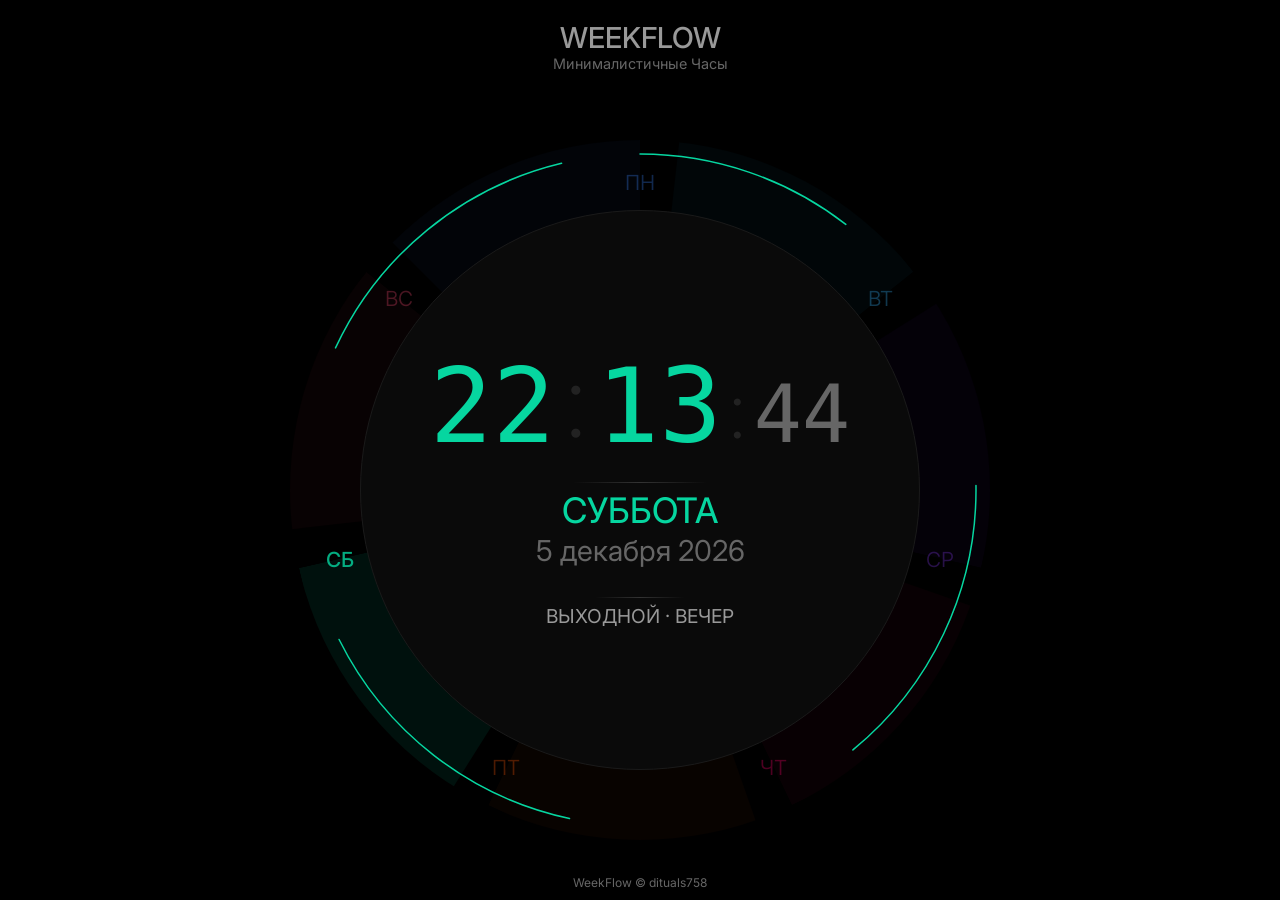
==== commit 052669b8: "weekflow-v4.3.2" ====
--- a/index.html
+++ b/index.html
@@ -17,1237 +17,757 @@
     
     <link rel="preconnect" href="https://fonts.googleapis.com">
     <link rel="preconnect" href="https://fonts.gstatic.com" crossorigin>
-    <link href="https://fonts.googleapis.com/css2?family=Inter:wght@300;400;500;600&family=JetBrains+Mono:wght@300;400&display=swap" rel="stylesheet">
+    <link href="https://fonts.googleapis.com/css2?family=Inter:wght@300;350;400;450;500&display=swap" rel="stylesheet">
     
     <style>
-        /* === CSS ПЕРЕМЕННЫЕ (ЕДИНСТВЕННОЕ МЕСТО ОПРЕДЕЛЕНИЯ ЦВЕТОВ) === */
         :root {
-            /* Основные цвета */
-            --color-black: #000000;
-            --color-black-90: #0a0a0a;
-            --color-black-80: #111111;
-            --color-black-70: #1a1a1a;
-            --color-white: #ffffff;
-            --color-white-10: rgba(255, 255, 255, 0.1);
-            --color-white-20: rgba(255, 255, 255, 0.2);
-            --color-white-30: rgba(255, 255, 255, 0.3);
-            --color-white-50: rgba(255, 255, 255, 0.5);
-            
-            /* Цвета дней недели - ОПРЕДЕЛЯЕМ ТОЛЬКО ЗДЕСЬ */
-            --color-day-0: #00f3ff; /* Понедельник */
-            --color-day-1: #00ffaa; /* Вторник */
-            --color-day-2: #bd00ff; /* Среда */
-            --color-day-3: #ff0066; /* Четверг */
-            --color-day-4: #ffaa00; /* Пятница */
-            --color-day-5: #00ff40; /* Суббота */
-            --color-day-6: #ff0033; /* Воскресенье */
-            
-            /* Градиенты на основе цветов дней */
-            --gradient-primary: linear-gradient(45deg, var(--color-day-0), var(--color-day-2));
-            --gradient-week: conic-gradient(
-                var(--color-day-0) 0deg 51.4deg,
-                var(--color-day-1) 51.4deg 102.8deg,
-                var(--color-day-2) 102.8deg 154.2deg,
-                var(--color-day-3) 154.2deg 205.6deg,
-                var(--color-day-4) 205.6deg 257deg,
-                var(--color-day-5) 257deg 308.4deg,
-                var(--color-day-6) 308.4deg 360deg
-            );
-            
-            /* Анимации */
-            --transition-fast: 0.2s ease;
-            --transition-normal: 0.3s cubic-bezier(0.4, 0, 0.2, 1);
-            --transition-slow: 0.5s ease;
-            
-            /* Скругления */
-            --border-radius: 8px;
-            --border-radius-circle: 50%;
-            
-            /* Z-индексы */
-            --z-modal: 1000;
-            --z-top: 9999;
-        }
-        
-        /* === СБРОС СТИЛЕЙ === */
-        *, *::before, *::after {
+            --black: #000;
+            --white: #fff;
+            --g50: #0a0a0a;
+            --g100: #111;
+            --g200: #1a1a1a;
+            --g300: #333;
+            --g400: #666;
+            --g500: #999;
+            --mon: #3a86ff;
+            --tue: #38b6ff;
+            --wed: #8338ec;
+            --thu: #ff006e;
+            --fri: #fb5607;
+            --sat: #06d6a0;
+            --sun: #ef476f;
+        }
+        
+        * {
             margin: 0;
             padding: 0;
             box-sizing: border-box;
-        }
-        
-        /* === ОСНОВНЫЕ СТИЛИ === */
-        html {
-            font-size: 16px;
-            -webkit-text-size-adjust: 100%;
+            user-select: none;
             -webkit-tap-highlight-color: transparent;
         }
         
+        html, body {
+            width: 100%;
+            height: 100%;
+            overflow: hidden;
+        }
+        
         body {
-            font-family: 'Inter', system-ui, -apple-system, sans-serif;
-            background: var(--color-black);
-            color: var(--color-white);
-            min-height: 100vh;
-            overflow: hidden;
+            background: var(--black);
+            color: var(--white);
+            font-family: 'Inter', system-ui, sans-serif;
             display: flex;
             align-items: center;
             justify-content: center;
-            padding: env(safe-area-inset-top) env(safe-area-inset-right) 
-                     env(safe-area-inset-bottom) env(safe-area-inset-left);
-        }
-        
-        /* === УТИЛИТЫ === */
-        .sr-only {
-            position: absolute;
-            width: 1px;
-            height: 1px;
-            padding: 0;
-            margin: -1px;
+            min-height: 100vh;
+            padding: env(safe-area-inset-top) env(safe-area-inset-right) env(safe-area-inset-bottom) env(safe-area-inset-left);
+        }
+        
+        .container {
+            width: 100%;
+            height: 100%;
+            display: flex;
+            flex-direction: column;
+            align-items: center;
+            justify-content: flex-start;
+            padding-top: 80px;
+        }
+        
+        .header {
+            text-align: center;
+            position: absolute;
+            top: max(20px, env(safe-area-inset-top, 20px));
+            width: 100%;
+            z-index: 10;
+            padding: 0 20px;
+        }
+        
+        .title {
+            font-size: clamp(1.2rem, 4vw, 1.8rem);
+            font-weight: 500;
+            text-transform: uppercase;
+            color: var(--g500);
+        }
+        
+        .subtitle {
+            font-size: clamp(0.7rem, 2vw, 0.9rem);
+            color: var(--g400);
+        }
+        
+        .clock-container {
+            position: relative;
+            width: min(95vmin, 95vh, 700px);
+            height: min(95vmin, 95vh, 700px);
+            aspect-ratio: 1/1;
+            margin: auto 0;
+        }
+        
+        .week-segments {
+            position: absolute;
+            width: 100%;
+            height: 100%;
+            border-radius: 50%;
             overflow: hidden;
-            clip: rect(0, 0, 0, 0);
-            white-space: nowrap;
-            border: 0;
-        }
-        
-        .hidden {
-            display: none !important;
-        }
-        
-        .flex-center {
-            display: flex;
-            align-items: center;
-            justify-content: center;
-        }
-        
-        .text-center {
-            text-align: center;
-        }
-        
-        .text-uppercase {
-            text-transform: uppercase;
-        }
-        
-        /* === КОМПОНЕНТЫ === */
-        
-        /* Кнопка */
-        .btn {
-            display: inline-flex;
-            align-items: center;
-            gap: 0.5rem;
-            padding: 0.625rem 1.125rem;
-            font-size: 0.9rem;
-            font-weight: 500;
-            font-family: inherit;
-            color: var(--color-white);
-            background: var(--color-black-80);
-            border: 1px solid var(--color-white-10);
-            border-radius: var(--border-radius);
-            cursor: pointer;
-            transition: var(--transition-normal);
-            text-decoration: none;
-            user-select: none;
-            -webkit-user-select: none;
-        }
-        
-        .btn:hover {
-            background: var(--color-black-70);
-            border-color: var(--color-white-20);
-            transform: translateY(-1px);
-        }
-        
-        .btn:active {
-            transform: translateY(0);
-        }
-        
-        .btn:focus-visible {
-            outline: 2px solid var(--color-day-0);
-            outline-offset: 2px;
-        }
-        
-        /* Верхняя панель */
-        .top-bar {
-            position: fixed;
-            top: 0;
-            left: 0;
-            right: 0;
-            height: 4rem;
-            display: flex;
-            justify-content: space-between;
-            align-items: center;
-            padding: 0 1.25rem;
-            z-index: var(--z-modal);
-            background: linear-gradient(to bottom, rgba(0,0,0,0.9) 0%, transparent 100%);
-            pointer-events: none;
-        }
-        
-        .top-bar > * {
-            pointer-events: auto;
-        }
-        
-        .app-title {
-            font-size: 1.4rem;
-            font-weight: 600;
-            letter-spacing: 0.125rem;
-            background: var(--gradient-primary);
-            -webkit-background-clip: text;
-            -webkit-text-fill-color: transparent;
-            background-clip: text;
-        }
-        
-        /* Круг недели */
-        .week-circle {
-            position: relative;
-            width: min(85vmin, 500px);
-            height: min(85vmin, 500px);
-            margin: 0 auto;
-        }
-        
-        .week-ring {
-            position: absolute;
-            inset: 0;
-            border-radius: var(--border-radius-circle);
-            background: var(--gradient-week);
-            opacity: 0.15;
-            animation: rotateRing 120s linear infinite;
-        }
-        
-        /* Циферблат */
+        }
+        
+        .week-segment {
+            position: absolute;
+            width: 50%;
+            height: 50%;
+            transform-origin: 100% 100%;
+            clip-path: polygon(0 0, 100% 0, 100% 100%);
+            opacity: 0.03;
+            transition: opacity 0.3s ease;
+        }
+        
+        .week-segment:nth-child(1) {
+            transform: rotate(0deg);
+            background: var(--mon);
+        }
+        
+        .week-segment:nth-child(2) {
+            transform: rotate(51.42857deg);
+            background: var(--tue);
+        }
+        
+        .week-segment:nth-child(3) {
+            transform: rotate(102.85714deg);
+            background: var(--wed);
+        }
+        
+        .week-segment:nth-child(4) {
+            transform: rotate(154.28571deg);
+            background: var(--thu);
+        }
+        
+        .week-segment:nth-child(5) {
+            transform: rotate(205.71428deg);
+            background: var(--fri);
+        }
+        
+        .week-segment:nth-child(6) {
+            transform: rotate(257.14285deg);
+            background: var(--sat);
+        }
+        
+        .week-segment:nth-child(7) {
+            transform: rotate(308.57142deg);
+            background: var(--sun);
+        }
+        
+        .week-segment.active {
+            opacity: 0.08;
+        }
+        
         .clock-face {
             position: absolute;
             top: 50%;
             left: 50%;
             transform: translate(-50%, -50%);
-            width: 70%;
-            height: 70%;
-            background: var(--color-black-90);
-            border-radius: var(--border-radius-circle);
-            border: 1px solid var(--color-black-70);
+            width: 80%;
+            height: 80%;
+            border-radius: 50%;
+            background: var(--g50);
+            border: 1px solid var(--g200);
             display: flex;
             flex-direction: column;
             align-items: center;
             justify-content: center;
-            padding: 1rem;
-        }
-        
-        /* Время */
-        .time-display {
-            margin-bottom: 1.25rem;
-        }
-        
-        .time-main {
+            padding: 12% 8%;
+        }
+        
+        .time-container {
+            margin-bottom: 1.5vh;
+            width: 100%;
+            text-align: center;
+        }
+        
+        .time-row {
             display: flex;
             align-items: baseline;
             justify-content: center;
-            gap: 0.25rem;
-            margin-bottom: 0.25rem;
-        }
-        
-        .time-digit {
-            font-family: 'JetBrains Mono', 'SF Mono', 'Roboto Mono', monospace;
-            font-size: clamp(3rem, 10vmin, 4rem);
-            font-weight: 300;
+            width: 100%;
+        }
+        
+        .time-part {
+            font-size: clamp(3.5rem, 16vmin, 6.5rem);
+            font-weight: 350;
             font-variant-numeric: tabular-nums;
-            color: var(--color-white);
+            color: var(--white);
+            line-height: 1;
+            font-family: 'SF Mono', 'Roboto Mono', monospace;
             min-width: 1.2em;
             text-align: center;
-            transition: var(--transition-normal);
+        }
+        
+        .seconds {
+            font-size: clamp(2.6rem, 12vmin, 5rem);
+            color: var(--g400);
         }
         
         .time-colon {
-            font-size: clamp(3rem, 10vmin, 4rem);
-            color: var(--color-white-30);
-            animation: blink 2s ease-in-out infinite;
-        }
-        
-        .seconds {
-            font-size: clamp(1.2rem, 4vmin, 1.8rem);
-            color: var(--color-white-30);
-            font-family: 'JetBrains Mono', monospace;
-            font-variant-numeric: tabular-nums;
-        }
-        
-        /* День недели */
-        .day-display {
-            margin-bottom: 0.9375rem;
+            font-size: clamp(3.5rem, 16vmin, 6.5rem);
+            font-weight: 250;
+            color: var(--g300);
+            line-height: 1;
+            margin: 0 0.05em;
+            position: relative;
+            top: -0.05em;
+            min-width: 0.3em;
+            text-align: center;
+        }
+        
+        .colon-seconds {
+            font-size: clamp(2.6rem, 12vmin, 5rem);
+        }
+        
+        .date-container {
+            margin: 2vh 0;
+            width: 100%;
+            position: relative;
+            text-align: center;
+        }
+        
+        .date-container::before {
+            content: '';
+            position: absolute;
+            top: -0.8vh;
+            left: 50%;
+            transform: translateX(-50%);
+            width: 30%;
+            height: 1px;
+            background: linear-gradient(90deg, transparent, var(--g300) 50%, transparent);
         }
         
         .day-name {
-            font-size: clamp(1.5rem, 5vmin, 2rem);
-            font-weight: 600;
-            letter-spacing: 0.0625rem;
-            margin-bottom: 0.25rem;
-            transition: var(--transition-normal);
-        }
-        
-        /* Дата */
-        .date-display {
-            font-size: clamp(0.9rem, 2.5vmin, 1.1rem);
-            color: var(--color-white-30);
-            margin-bottom: 0.9375rem;
-        }
-        
-        /* Статус */
+            font-size: clamp(1.4rem, 5vmin, 2.2rem);
+            font-weight: 450;
+            text-transform: uppercase;
+            color: var(--white);
+            margin-bottom: 0.2vh;
+            text-align: center;
+            width: 100%;
+        }
+        
+        .date {
+            font-size: clamp(1.2rem, 3.5vmin, 1.8rem);
+            color: var(--g400);
+            text-align: center;
+            width: 100%;
+        }
+        
         .status-container {
-            margin-top: 0.625rem;
-        }
-        
-        .status-text {
-            font-size: clamp(0.8rem, 2.2vmin, 1rem);
-            letter-spacing: 0.0625rem;
-            color: var(--color-white-30);
-            margin-bottom: 0.625rem;
-        }
-        
-        /* Прогресс недели */
-        .week-progress {
-            width: 80%;
-            max-width: 250px;
-            height: 0.1875rem;
-            background: var(--color-black-70);
-            border-radius: 0.125rem;
-            margin: 0 auto;
-            overflow: hidden;
-        }
-        
-        .week-progress-bar {
+            margin-top: 2vh;
+            width: 100%;
+            position: relative;
+            text-align: center;
+        }
+        
+        .status-container::before {
+            content: '';
+            position: absolute;
+            top: -0.8vh;
+            left: 50%;
+            transform: translateX(-50%);
+            width: 20%;
+            height: 1px;
+            background: linear-gradient(90deg, transparent, var(--g300) 50%, transparent);
+        }
+        
+        .status {
+            font-size: clamp(0.9rem, 2.8vmin, 1.2rem);
+            text-transform: uppercase;
+            color: var(--g500);
+            text-align: center;
+            width: 100%;
+        }
+        
+        .day-labels {
+            position: absolute;
+            width: 100%;
             height: 100%;
-            border-radius: 0.125rem;
-            transition: width 0.5s ease;
-        }
-        
-        /* Метки дней */
-        .day-labels {
-            position: absolute;
-            inset: 0;
+            border-radius: 50%;
+            z-index: 1;
             pointer-events: none;
         }
         
         .day-label {
             position: absolute;
-            font-size: clamp(0.7rem, 1.8vmin, 0.9rem);
+            font-size: clamp(0.85rem, 2.8vmin, 1.3rem);
+            font-weight: 350;
+            text-transform: uppercase;
+            opacity: 0.3;
+            transform: translate(-50%, -50%);
+            color: var(--white);
+        }
+        
+        .day-label.active {
+            opacity: 0.8;
             font-weight: 500;
-            color: var(--color-white-30);
-            transition: var(--transition-normal);
-            transform: translate(-50%, -50%);
-            text-align: center;
-            width: 2rem;
-            height: 2rem;
-            display: flex;
-            align-items: center;
-            justify-content: center;
-        }
-        
-        .day-label.active {
-            color: var(--color-white);
-            font-weight: 600;
-            font-size: clamp(0.9rem, 2.2vmin, 1.1rem);
-        }
-        
-        /* Нижняя панель */
-        .bottom-bar {
+        }
+        
+        .progress-ring {
+            position: absolute;
+            top: 0;
+            left: 0;
+            width: 100%;
+            height: 100%;
+            border-radius: 50%;
+        }
+        
+        .progress-circle {
+            fill: none;
+            stroke-width: 1.5;
+            stroke-linecap: round;
+            transform: rotate(-90deg);
+            transform-origin: 50% 50%;
+        }
+        
+        .footer {
             position: fixed;
-            bottom: 0;
-            left: 0;
-            right: 0;
-            height: 4.375rem;
-            display: flex;
-            justify-content: center;
-            align-items: center;
-            padding: 0 1.25rem;
-            z-index: var(--z-modal);
-            background: linear-gradient(to top, rgba(0,0,0,0.9) 0%, transparent 100%);
-            pointer-events: none;
-        }
-        
-        .bottom-bar > * {
-            pointer-events: auto;
-        }
-        
-        .stats-grid {
-            display: grid;
-            grid-template-columns: repeat(3, 1fr);
-            gap: 0.9375rem;
-            max-width: 500px;
-            width: 100%;
-        }
-        
-        .stat-item {
-            text-align: center;
-        }
-        
-        .stat-value {
-            font-size: 1.1rem;
-            font-weight: 600;
-            margin-bottom: 0.25rem;
-            font-family: 'JetBrains Mono', monospace;
-            font-variant-numeric: tabular-nums;
-        }
-        
-        .stat-label {
-            font-size: 0.7rem;
-            color: var(--color-white-30);
-            letter-spacing: 0.03125rem;
-        }
-        
-        /* Модальное окно */
-        .modal-overlay {
+            bottom: max(10px, env(safe-area-inset-bottom, 10px));
+            width: 100%;
+            text-align: center;
+            font-size: clamp(0.6rem, 1.5vmin, 0.75rem);
+            color: var(--g400);
+            z-index: 10;
+        }
+        
+        .footer a {
+            color: var(--g400);
+            text-decoration: none;
+        }
+        
+        .install-button {
             position: fixed;
-            inset: 0;
-            background: rgba(0, 0, 0, 0.85);
-            backdrop-filter: blur(0.625rem);
-            display: none;
-            align-items: center;
-            justify-content: center;
-            z-index: var(--z-top);
+            top: max(10px, 2vmin);
+            right: max(10px, 2vmin);
+            background: transparent;
+            border: 1px solid var(--g300);
+            color: var(--g300);
+            padding: clamp(8px, 1.5vmin, 10px) clamp(12px, 2vmin, 16px);
+            border-radius: 6px;
+            font-size: clamp(0.65rem, 1.8vmin, 0.85rem);
+            cursor: pointer;
             opacity: 0;
-            transition: opacity var(--transition-normal);
-            padding: 1rem;
-        }
-        
-        .modal-overlay.active {
-            display: flex;
+            transition: opacity 0.2s ease;
+            z-index: 1000;
+            white-space: nowrap;
+        }
+        
+        .install-button.show {
             opacity: 1;
         }
         
-        .modal-content {
-            background: var(--color-black-80);
-            border: 1px solid var(--color-white-10);
-            border-radius: 1rem;
-            padding: 1.5rem;
-            max-width: 450px;
-            width: 100%;
-            max-height: 80vh;
-            overflow-y: auto;
-            box-shadow: 0 1.25rem 2.5rem rgba(0, 0, 0, 0.5);
-        }
-        
-        .modal-header {
-            display: flex;
-            justify-content: space-between;
-            align-items: center;
-            margin-bottom: 1.25rem;
-        }
-        
-        .modal-title {
-            font-size: 1.3rem;
-            font-weight: 600;
-            color: var(--color-white);
-        }
-        
-        /* === АНИМАЦИИ === */
+        @media (max-width: 768px) {
+            .clock-container {
+                width: min(90vmin, 90vh, 500px);
+                height: min(90vmin, 90vh, 500px);
+            }
+            
+            .time-part {
+                font-size: clamp(3rem, 14vmin, 5.5rem);
+            }
+            
+            .time-colon {
+                font-size: clamp(3rem, 14vmin, 5.5rem);
+            }
+            
+            .seconds {
+                font-size: clamp(2.2rem, 10vmin, 4rem);
+            }
+            
+            .colon-seconds {
+                font-size: clamp(2.2rem, 10vmin, 4rem);
+            }
+        }
+        
+        @media (orientation: landscape) and (max-height: 500px) {
+            .container {
+                padding-top: 50px;
+            }
+            
+            .header {
+                top: max(5px, env(safe-area-inset-top, 5px));
+            }
+            
+            .title {
+                font-size: clamp(0.9rem, 2.5vw, 1.2rem);
+            }
+            
+            .subtitle {
+                font-size: clamp(0.5rem, 1.2vw, 0.7rem);
+            }
+            
+            .clock-container {
+                width: min(70vmin, 70vh, 400px);
+                height: min(70vmin, 70vh, 400px);
+            }
+            
+            .time-part {
+                font-size: clamp(2.2rem, 10vmin, 4rem);
+            }
+            
+            .time-colon {
+                font-size: clamp(2.2rem, 10vmin, 4rem);
+            }
+            
+            .seconds {
+                font-size: clamp(1.6rem, 7vmin, 3rem);
+            }
+            
+            .colon-seconds {
+                font-size: clamp(1.6rem, 7vmin, 3rem);
+            }
+        }
+        
+        @media (display-mode: standalone) {
+            .install-button {
+                display: none;
+            }
+        }
+        
         @keyframes fadeIn {
-            from { opacity: 0; }
-            to { opacity: 1; }
-        }
-        
-        @keyframes rotateRing {
-            from { transform: rotate(0deg); }
-            to { transform: rotate(360deg); }
-        }
-        
-        @keyframes blink {
-            0%, 100% { opacity: 1; }
-            50% { opacity: 0.3; }
-        }
-        
-        .week-ring {
-            animation: rotateRing 120s linear infinite;
-        }
-        
-        /* === АДАПТИВНОСТЬ === */
-        @media (max-width: 48rem) { /* 768px */
-            .top-bar {
-                height: 3.125rem;
-                padding: 0 0.9375rem;
-            }
-            
-            .app-title {
-                font-size: 1.2rem;
-            }
-            
-            .btn {
-                padding: 0.5rem 0.875rem;
-                font-size: 0.85rem;
-            }
-            
-            .bottom-bar {
-                height: 3.75rem;
-            }
-            
-            .stats-grid {
-                gap: 0.625rem;
-            }
-            
-            .stat-value {
-                font-size: 1rem;
-            }
-            
-            .stat-label {
-                font-size: 0.65rem;
-            }
-        }
-        
-        @media (orientation: landscape) and (max-height: 31.25rem) { /* 500px */
-            .week-circle {
-                width: min(70vmin, 400px);
-                height: min(70vmin, 400px);
-            }
-            
-            .time-digit,
-            .time-colon {
-                font-size: clamp(2.5rem, 8vmin, 3rem);
-            }
-            
-            .seconds {
-                font-size: clamp(1rem, 3vmin, 1.5rem);
-            }
-            
-            .day-name {
-                font-size: clamp(1.2rem, 4vmin, 1.5rem);
-            }
-            
-            .bottom-bar {
-                height: 3.125rem;
-            }
-        }
-        
-        /* Режим PWA */
-        @media (display-mode: standalone) {
-            .top-bar {
-                padding-top: env(safe-area-inset-top);
-                height: calc(3.125rem + env(safe-area-inset-top));
-            }
-            
-            .bottom-bar {
-                padding-bottom: env(safe-area-inset-bottom);
-                height: calc(3.75rem + env(safe-area-inset-bottom));
-            }
-            
-            #installBtn {
-                display: none;
-            }
-        }
-        
-        /* Доступность */
-        @media (prefers-reduced-motion: reduce) {
-            *,
-            *::before,
-            *::after {
-                animation-duration: 0.01ms !important;
-                animation-iteration-count: 1 !important;
-                transition-duration: 0.01ms !important;
-            }
-        }
-        
-        /* Поддержка старых браузеров */
-        @supports not (backdrop-filter: blur(10px)) {
-            .modal-overlay {
-                background: rgba(0, 0, 0, 0.95);
-            }
-        }
-        
-        /* Темная тема по умолчанию */
-        @media (prefers-color-scheme: light) {
-            :root {
-                --color-black: #ffffff;
-                --color-black-90: #f5f5f5;
-                --color-black-80: #e0e0e0;
-                --color-black-70: #cccccc;
-                --color-white: #000000;
-                --color-white-10: rgba(0, 0, 0, 0.1);
-                --color-white-20: rgba(0, 0, 0, 0.2);
-                --color-white-30: rgba(0, 0, 0, 0.3);
-                --color-white-50: rgba(0, 0, 0, 0.5);
-            }
+            from {
+                opacity: 0;
+            }
+            to {
+                opacity: 1;
+            }
+        }
+        
+        body {
+            animation: fadeIn 0.8s ease;
         }
     </style>
 </head>
 <body>
-    <div class="app-container">
-        <!-- Верхняя панель -->
-        <header class="top-bar" role="banner">
-            <h1 class="app-title text-uppercase">WeekFlow</h1>
-            <div class="action-buttons">
-                <button id="settingsBtn" class="btn" aria-label="Настройки">
-                    <span aria-hidden="true">⚙️</span> Настройки
-                </button>
-                <button id="installBtn" class="btn" aria-label="Установить приложение">
-                    <span aria-hidden="true">📱</span> Установить
-                </button>
+    <button id="installButton" class="install-button">Установить</button>
+    
+    <div class="container">
+        <header class="header">
+            <h1 class="title">WeekFlow</h1>
+            <p class="subtitle">Минималистичные Часы</p>
+        </header>
+        
+        <main class="clock-container">
+            <div id="weekSegments" class="week-segments">
+                <div class="week-segment"></div>
+                <div class="week-segment"></div>
+                <div class="week-segment"></div>
+                <div class="week-segment"></div>
+                <div class="week-segment"></div>
+                <div class="week-segment"></div>
+                <div class="week-segment"></div>
             </div>
-        </header>
-        
-        <!-- Основное содержимое -->
-        <main class="clock-container flex-center" role="main">
-            <div class="week-circle">
-                <div class="week-ring" aria-hidden="true"></div>
-                <div id="dayLabels" class="day-labels" aria-hidden="true"></div>
-                <div class="clock-face">
-                    <div class="time-display text-center">
-                        <div class="time-main">
-                            <div id="hours" class="time-digit" aria-live="polite">00</div>
-                            <span class="time-colon" aria-hidden="true">:</span>
-                            <div id="minutes" class="time-digit" aria-live="polite">00</div>
-                        </div>
-                        <div id="seconds" class="seconds" aria-live="polite">00</div>
+            
+            <svg class="progress-ring" id="progressRing">
+                <circle class="progress-circle" id="progressCircle" cx="50%" cy="50%" r="48%" />
+            </svg>
+            
+            <div id="dayLabels" class="day-labels"></div>
+            
+            <div class="clock-face">
+                <div class="time-container">
+                    <div class="time-row">
+                        <div id="hours" class="time-part"></div>
+                        <span id="colon1" class="time-colon">:</span>
+                        <div id="minutes" class="time-part"></div>
+                        <span id="colon2" class="time-colon colon-seconds">:</span>
+                        <div id="seconds" class="time-part seconds"></div>
                     </div>
-                    
-                    <div class="day-display text-center">
-                        <div id="dayName" class="day-name text-uppercase" aria-live="polite">Понедельник</div>
-                    </div>
-                    
-                    <div class="date-display text-center">
-                        <div id="date" aria-live="polite">1 января 2026</div>
-                    </div>
-                    
-                    <div class="status-container text-center">
-                        <div id="status" class="status-text text-uppercase" aria-live="polite">День</div>
-                        <div class="week-progress" role="progressbar" aria-valuemin="0" aria-valuemax="100" aria-valuenow="0">
-                            <div id="weekProgress" class="week-progress-bar"></div>
-                        </div>
-                    </div>
+                </div>
+                
+                <div class="date-container">
+                    <div id="dayName" class="day-name"></div>
+                    <div id="date" class="date"></div>
+                </div>
+                
+                <div class="status-container">
+                    <div id="status" class="status"></div>
                 </div>
             </div>
         </main>
-        
-        <!-- Нижняя панель с статистикой -->
-        <footer class="bottom-bar" role="contentinfo">
-            <div class="stats-grid">
-                <div class="stat-item">
-                    <div id="weekNumber" class="stat-value" aria-live="polite">01</div>
-                    <div class="stat-label text-uppercase">Неделя</div>
-                </div>
-                <div class="stat-item">
-                    <div id="dayProgress" class="stat-value" aria-live="polite">50%</div>
-                    <div class="stat-label text-uppercase">День</div>
-                </div>
-                <div class="stat-item">
-                    <div id="timeLeft" class="stat-value" aria-live="polite">12:34</div>
-                    <div class="stat-label text-uppercase">До завтра</div>
-                </div>
-            </div>
-        </footer>
-        
-        <!-- Модальное окно настроек -->
-        <div id="settingsModal" class="modal-overlay" role="dialog" aria-modal="true" aria-labelledby="modalTitle" aria-hidden="true">
-            <div class="modal-content">
-                <div class="modal-header">
-                    <h2 id="modalTitle" class="modal-title">Настройки</h2>
-                    <button id="closeModal" class="btn" aria-label="Закрыть настройки">✕</button>
-                </div>
-                
-                <div id="settingsContent" class="settings-content">
-                    <!-- Настройки будут загружены динамически -->
-                </div>
-            </div>
-        </div>
     </div>
+    
+    <footer class="footer">
+        WeekFlow © <a href="https://github.com/dituals758" target="_blank" rel="noopener">dituals758</a>
+    </footer>
 
     <script>
         (function() {
             'use strict';
             
-            // === КОНСТАНТЫ ===
             const CONFIG = {
-                // Данные (без дублирования цветов)
-                DAY_NAMES: [
-                    'Понедельник', 'Вторник', 'Среда', 
-                    'Четверг', 'Пятница', 'Суббота', 'Воскресенье'
-                ],
-                DAY_SHORT: ['ПН', 'ВТ', 'СР', 'ЧТ', 'ПТ', 'СБ', 'ВС'],
-                MONTHS: [
-                    'января', 'февраля', 'марта', 'апреля', 'мая', 'июня',
-                    'июля', 'августа', 'сентября', 'октября', 'ноября', 'декабря'
-                ],
+                DAY_COLORS: ['#3a86ff', '#38b6ff', '#8338ec', '#ff006e', '#fb5607', '#06d6a0', '#ef476f'],
+                DAYS_RU: ['Понедельник', 'Вторник', 'Среда', 'Четверг', 'Пятница', 'Суббота', 'Воскресенье'],
+                DAYS_SHORT_RU: ['ПН', 'ВТ', 'СР', 'ЧТ', 'ПТ', 'СБ', 'ВС'],
+                MONTHS_RU: ['января', 'февраля', 'марта', 'апреля', 'мая', 'июня', 'июля', 'августа', 'сентября', 'октября', 'ноября', 'декабря'],
                 STATUS_TEXTS: {
-                    NIGHT: '🌙 Ночь',
-                    MORNING: '🌅 Утро',
-                    DAY: '☀️ День',
-                    EVENING: '🌆 Вечер',
-                    WEEKEND_NIGHT: '🌙 Ночь (выходной)',
-                    WEEKEND_MORNING: '🌅 Утро (выходной)',
-                    WEEKEND_DAY: '☀️ День (выходной)',
-                    WEEKEND_EVENING: '🌆 Вечер (выходной)'
-                },
-                SETTINGS_KEY: 'weekflow_settings',
-                DEFAULT_SETTINGS: {
-                    showSeconds: true,
-                    timeFormat: '24h',
-                    showAnimations: true,
-                    vibration: false
+                    WEEKEND_NIGHT: 'Выходной · Ночь',
+                    WEEKEND_MORNING: 'Выходной · Утро',
+                    WEEKEND_DAY: 'Выходной · День',
+                    WEEKEND_EVENING: 'Выходной · Вечер',
+                    NIGHT: 'Ночь',
+                    MORNING: 'Утро',
+                    DAY: 'День',
+                    EVENING: 'Вечер'
                 }
             };
             
-            // === ГЛОБАЛЬНЫЕ ПЕРЕМЕННЫЕ ===
             const elements = {
-                // Время
                 hours: document.getElementById('hours'),
                 minutes: document.getElementById('minutes'),
                 seconds: document.getElementById('seconds'),
-                
-                // Дата и день
+                colon1: document.getElementById('colon1'),
+                colon2: document.getElementById('colon2'),
                 dayName: document.getElementById('dayName'),
                 date: document.getElementById('date'),
                 status: document.getElementById('status'),
-                
-                // Прогресс
-                weekProgress: document.getElementById('weekProgress'),
+                weekSegments: document.getElementById('weekSegments'),
                 dayLabels: document.getElementById('dayLabels'),
-                
-                // Кнопки
-                installBtn: document.getElementById('installBtn'),
-                settingsBtn: document.getElementById('settingsBtn'),
-                
-                // Модальное окно
-                settingsModal: document.getElementById('settingsModal'),
-                closeModal: document.getElementById('closeModal'),
-                settingsContent: document.getElementById('settingsContent'),
-                
-                // Статистика
-                weekNumber: document.getElementById('weekNumber'),
-                dayProgress: document.getElementById('dayProgress'),
-                timeLeft: document.getElementById('timeLeft')
+                installButton: document.getElementById('installButton'),
+                clockContainer: document.querySelector('.clock-container'),
+                progressCircle: document.getElementById('progressCircle')
             };
             
-            // Состояние приложения
-            const state = {
-                currentDay: -1,
-                currentHour: -1,
-                deferredPrompt: null,
-                settings: JSON.parse(JSON.stringify(CONFIG.DEFAULT_SETTINGS)),
-                updateInterval: null,
-                dayColors: [] // Будет заполнено из CSS переменных
-            };
-            
-            // === УТИЛИТЫ ===
-            const utils = {
-                // Форматирование чисел
-                formatNumber(num) {
-                    return num < 10 ? `0${num}` : `${num}`;
-                },
-                
-                // Получение дня недели (0-6, где 0 - понедельник)
-                getWeekDay(date) {
-                    return date.getDay() === 0 ? 6 : date.getDay() - 1;
-                },
-                
-                // Получение номера недели в году
-                getWeekNumber(date) {
-                    const startDate = new Date(date.getFullYear(), 0, 1);
-                    const days = Math.floor((date - startDate) / (24 * 60 * 60 * 1000));
-                    return Math.ceil((date.getDay() + 1 + days) / 7);
-                },
-                
-                // Прогресс дня в процентах
-                getDayProgress(date) {
-                    const totalSeconds = 86400;
-                    const currentSeconds = date.getHours() * 3600 + 
-                                         date.getMinutes() * 60 + 
-                                         date.getSeconds();
-                    return (currentSeconds / totalSeconds) * 100;
-                },
-                
-                // Время до завтра
-                getTimeUntilTomorrow(date) {
-                    const tomorrow = new Date(date);
-                    tomorrow.setDate(tomorrow.getDate() + 1);
-                    tomorrow.setHours(0, 0, 0, 0);
-                    
-                    const diff = tomorrow - date;
-                    const hours = Math.floor(diff / 3600000);
-                    const minutes = Math.floor((diff % 3600000) / 60000);
-                    
-                    return { hours, minutes };
-                },
-                
-                // Загрузка цветов из CSS переменных (ЕДИНСТВЕННОЕ место!)
-                loadColorsFromCSS() {
-                    const style = getComputedStyle(document.documentElement);
-                    state.dayColors = Array.from({ length: 7 }, (_, i) => 
-                        style.getPropertyValue(`--color-day-${i}`).trim()
-                    );
-                },
-                
-                // Работа с настройками
-                saveSettings() {
-                    try {
-                        localStorage.setItem(CONFIG.SETTINGS_KEY, JSON.stringify(state.settings));
-                    } catch (error) {
-                        console.warn('Не удалось сохранить настройки:', error);
-                    }
-                },
-                
-                loadSettings() {
-                    try {
-                        const saved = localStorage.getItem(CONFIG.SETTINGS_KEY);
-                        if (saved) {
-                            const parsed = JSON.parse(saved);
-                            state.settings = { ...CONFIG.DEFAULT_SETTINGS, ...parsed };
-                        }
-                    } catch (error) {
-                        console.warn('Не удалось загрузить настройки:', error);
-                    }
-                },
-                
-                applySettings() {
-                    // Показ/скрытие секунд
-                    elements.seconds.style.display = state.settings.showSeconds ? 'block' : 'none';
-                    
-                    // Применение анимаций
-                    document.body.dataset.animations = state.settings.showAnimations;
-                },
-                
-                // Безопасное добавление обработчика
-                addEventListener(element, event, handler) {
-                    if (element) {
-                        element.addEventListener(event, handler);
-                    }
-                }
-            };
-            
-            // === ОБНОВЛЕНИЕ ИНТЕРФЕЙСА ===
-            
-            // Обновление времени
+            let deferredPrompt = null;
+            let resizeObserver = null;
+            let updateInterval = null;
+            let currentDay = -1;
+            let currentHour = -1;
+            
+            const formatNumber = num => num < 10 ? `0${num}` : `${num}`;
+            const getRussianDay = date => date.getDay() === 0 ? 6 : date.getDay() - 1;
+            
             function updateTime() {
                 const now = new Date();
-                let hours = now.getHours();
-                
-                if (state.settings.timeFormat === '12h') {
-                    const period = hours >= 12 ? 'PM' : 'AM';
-                    hours = hours % 12 || 12;
-                }
-                
-                elements.hours.textContent = utils.formatNumber(hours);
-                elements.minutes.textContent = utils.formatNumber(now.getMinutes());
-                
-                if (state.settings.showSeconds) {
-                    elements.seconds.textContent = utils.formatNumber(now.getSeconds());
-                }
-            }
-            
-            // Обновление даты и дня
+                const isEvenSecond = now.getSeconds() % 2 === 0;
+                
+                elements.hours.textContent = formatNumber(now.getHours());
+                elements.minutes.textContent = formatNumber(now.getMinutes());
+                elements.seconds.textContent = formatNumber(now.getSeconds());
+                
+                elements.colon1.style.opacity = isEvenSecond ? '0.6' : '1';
+                elements.colon2.style.opacity = isEvenSecond ? '0.6' : '1';
+            }
+            
             function updateDate() {
                 const now = new Date();
-                const weekDay = utils.getWeekDay(now);
-                
-                if (state.currentDay !== weekDay) {
-                    state.currentDay = weekDay;
-                    updateDayDisplay(weekDay);
-                }
-                
-                elements.date.textContent = 
-                    `${now.getDate()} ${CONFIG.MONTHS[now.getMonth()]} ${now.getFullYear()}`;
-            }
-            
-            // Обновление отображения дня
-            function updateDayDisplay(weekDay) {
-                const dayColor = state.dayColors[weekDay];
-                
-                elements.dayName.textContent = CONFIG.DAY_NAMES[weekDay];
-                elements.dayName.style.color = dayColor;
-                elements.hours.style.color = dayColor;
-                elements.minutes.style.color = dayColor;
-                elements.weekProgress.style.background = dayColor;
-                
-                updateDayLabels(weekDay);
-                
-                // Анимация смены дня
-                if (state.settings.showAnimations) {
-                    requestAnimationFrame(() => {
-                        elements.dayName.style.animation = 'none';
-                        requestAnimationFrame(() => {
-                            elements.dayName.style.animation = 'fadeIn 0.5s ease';
-                        });
+                const russianDay = getRussianDay(now);
+                
+                if (currentDay !== russianDay) {
+                    currentDay = russianDay;
+                    const dayColor = CONFIG.DAY_COLORS[russianDay];
+                    
+                    elements.dayName.textContent = CONFIG.DAYS_RU[russianDay];
+                    elements.dayName.style.color = dayColor;
+                    elements.hours.style.color = dayColor;
+                    elements.minutes.style.color = dayColor;
+                    elements.progressCircle.style.stroke = dayColor;
+                    
+                    const segments = elements.weekSegments.querySelectorAll('.week-segment');
+                    segments.forEach((segment, index) => {
+                        segment.classList.toggle('active', index === russianDay);
                     });
                 }
-            }
-            
-            // Обновление меток дней
-            function updateDayLabels(activeDay) {
-                const labels = elements.dayLabels.querySelectorAll('.day-label');
-                labels.forEach((label, index) => {
-                    const isActive = index === activeDay;
-                    label.classList.toggle('active', isActive);
-                    label.style.opacity = isActive ? '1' : '0.3';
-                });
-            }
-            
-            // Обновление статуса
-            function updateStatus() {
+                
+                elements.date.textContent = `${now.getDate()} ${CONFIG.MONTHS_RU[now.getMonth()]} ${now.getFullYear()}`;
+            }
+            
+            function updateProgressRing() {
+                if (!elements.progressCircle) return;
+                
                 const now = new Date();
-                const weekDay = utils.getWeekDay(now);
-                const hour = now.getHours();
-                
-                if (state.currentHour === hour) return;
-                state.currentHour = hour;
-                
-                let statusKey;
-                
-                if (weekDay >= 5) { // Выходные
-                    if (hour < 6) statusKey = 'WEEKEND_NIGHT';
-                    else if (hour < 12) statusKey = 'WEEKEND_MORNING';
-                    else if (hour < 18) statusKey = 'WEEKEND_DAY';
-                    else statusKey = 'WEEKEND_EVENING';
-                } else { // Будни
-                    if (hour < 6) statusKey = 'NIGHT';
-                    else if (hour < 12) statusKey = 'MORNING';
-                    else if (hour < 18) statusKey = 'DAY';
-                    else statusKey = 'EVENING';
-                }
-                
-                elements.status.textContent = CONFIG.STATUS_TEXTS[statusKey];
-            }
-            
-            // Обновление прогресса недели
-            function updateWeekProgress() {
-                const now = new Date();
-                const weekDay = utils.getWeekDay(now);
-                const progress = ((weekDay + 1) / 7) * 100;
-                elements.weekProgress.style.width = `${progress}%`;
-                elements.weekProgress.parentElement.setAttribute('aria-valuenow', Math.round(progress));
-            }
-            
-            // Обновление статистики
-            function updateStats() {
-                const now = new Date();
-                
-                // Номер недели
-                elements.weekNumber.textContent = utils.formatNumber(utils.getWeekNumber(now));
-                
-                // Прогресс дня
-                const dayPercent = utils.getDayProgress(now);
-                elements.dayProgress.textContent = `${Math.round(dayPercent)}%`;
-                
-                // Время до завтра
-                const { hours, minutes } = utils.getTimeUntilTomorrow(now);
-                elements.timeLeft.textContent = 
-                    `${utils.formatNumber(hours)}:${utils.formatNumber(minutes)}`;
-            }
-            
-            // Создание меток дней
+                const seconds = now.getSeconds();
+                const milliseconds = now.getMilliseconds();
+                
+                const totalSeconds = 60;
+                const currentProgress = (seconds * 1000 + milliseconds) / (totalSeconds * 1000);
+                
+                const radius = 48;
+                const circumference = 2 * Math.PI * radius;
+                const offset = circumference - (currentProgress * circumference);
+                
+                elements.progressCircle.style.strokeDasharray = `${circumference} ${circumference}`;
+                elements.progressCircle.style.strokeDashoffset = offset;
+            }
+            
             function createDayLabels() {
-                const radius = 180;
-                const center = 200;
-                
-                CONFIG.DAY_SHORT.forEach((day, index) => {
+                const containerWidth = elements.clockContainer.offsetWidth;
+                if (!containerWidth) return;
+                
+                const radius = containerWidth / 2;
+                const center = radius;
+                const labelRadius = radius * 0.88;
+                
+                CONFIG.DAYS_SHORT_RU.forEach((day, index) => {
                     const angle = (index * (360 / 7) - 90) * Math.PI / 180;
-                    const x = center + radius * Math.cos(angle);
-                    const y = center + radius * Math.sin(angle);
+                    const x = center + labelRadius * Math.cos(angle);
+                    const y = center + labelRadius * Math.sin(angle);
                     
                     const label = document.createElement('div');
                     label.className = 'day-label';
                     label.textContent = day;
                     label.style.left = `${x}px`;
                     label.style.top = `${y}px`;
-                    label.style.color = state.dayColors[index];
+                    label.style.color = CONFIG.DAY_COLORS[index];
                     
                     elements.dayLabels.appendChild(label);
                 });
             }
             
-            // === НАСТРОЙКИ ===
-            
-            // Рендер настроек
-            function renderSettings() {
-                elements.settingsContent.innerHTML = `
-                    <form id="settingsForm" style="display: flex; flex-direction: column; gap: 1.25rem;">
-                        <fieldset style="border: none; padding: 0;">
-                            <legend style="font-weight: 600; color: var(--color-white); margin-bottom: 0.75rem;">
-                                Отображение
-                            </legend>
-                            
-                            <div style="display: flex; flex-direction: column; gap: 0.75rem;">
-                                <label style="display: flex; align-items: center; gap: 0.625rem; cursor: pointer;">
-                                    <input type="checkbox" 
-                                           id="showSeconds" 
-                                           ${state.settings.showSeconds ? 'checked' : ''}
-                                           style="accent-color: var(--color-day-0);">
-                                    <span style="color: var(--color-white-50);">Показывать секунды</span>
-                                </label>
-                                
-                                <label style="display: flex; align-items: center; gap: 0.625rem; cursor: pointer;">
-                                    <input type="checkbox" 
-                                           id="showAnimations" 
-                                           ${state.settings.showAnimations ? 'checked' : ''}
-                                           style="accent-color: var(--color-day-0);">
-                                    <span style="color: var(--color-white-50);">Включить анимации</span>
-                                </label>
-                                
-                                <label style="display: flex; align-items: center; gap: 0.625rem; cursor: pointer;">
-                                    <input type="checkbox" 
-                                           id="vibration" 
-                                           ${state.settings.vibration ? 'checked' : ''}
-                                           style="accent-color: var(--color-day-0);">
-                                    <span style="color: var(--color-white-50);">Вибрация при смене часа</span>
-                                </label>
-                            </div>
-                        </fieldset>
-                        
-                        <fieldset style="border: none; padding: 0;">
-                            <legend style="font-weight: 600; color: var(--color-white); margin-bottom: 0.75rem;">
-                                Формат времени
-                            </legend>
-                            
-                            <div style="display: flex; flex-direction: column; gap: 0.75rem;">
-                                <label style="display: flex; align-items: center; gap: 0.625rem; cursor: pointer;">
-                                    <input type="radio" 
-                                           name="timeFormat" 
-                                           value="24h" 
-                                           ${state.settings.timeFormat === '24h' ? 'checked' : ''}
-                                           style="accent-color: var(--color-day-0);">
-                                    <span style="color: var(--color-white-50);">24-часовой формат</span>
-                                </label>
-                                
-                                <label style="display: flex; align-items: center; gap: 0.625rem; cursor: pointer;">
-                                    <input type="radio" 
-                                           name="timeFormat" 
-                                           value="12h" 
-                                           ${state.settings.timeFormat === '12h' ? 'checked' : ''}
-                                           style="accent-color: var(--color-day-0);">
-                                    <span style="color: var(--color-white-50);">12-часовой формат (AM/PM)</span>
-                                </label>
-                            </div>
-                        </fieldset>
-                        
-                        <div style="display: flex; gap: 0.75rem; margin-top: 0.5rem;">
-                            <button type="submit" class="btn" style="flex: 1; background: var(--gradient-primary); border: none;">
-                                Сохранить
-                            </button>
-                            <button type="button" id="resetSettings" class="btn" style="flex: 1;">
-                                Сбросить
-                            </button>
-                        </div>
-                    </form>
-                `;
-                
-                // Обработка формы
-                const form = document.getElementById('settingsForm');
-                const resetBtn = document.getElementById('resetSettings');
-                
-                form.addEventListener('submit', handleSettingsSave);
-                utils.addEventListener(resetBtn, 'click', resetSettings);
-            }
-            
-            // Сохранение настроек
-            function handleSettingsSave(event) {
-                event.preventDefault();
-                
-                state.settings.showSeconds = document.getElementById('showSeconds').checked;
-                state.settings.showAnimations = document.getElementById('showAnimations').checked;
-                state.settings.vibration = document.getElementById('vibration').checked;
-                
-                const selectedFormat = document.querySelector('input[name="timeFormat"]:checked');
-                if (selectedFormat) {
-                    state.settings.timeFormat = selectedFormat.value;
+            function updateDayLabels() {
+                const russianDay = getRussianDay(new Date());
+                const labels = elements.dayLabels.querySelectorAll('.day-label');
+                
+                labels.forEach((label, index) => {
+                    const isActive = index === russianDay;
+                    label.classList.toggle('active', isActive);
+                    label.style.opacity = isActive ? '0.8' : '0.3';
+                });
+            }
+            
+            function updateStatus() {
+                const now = new Date();
+                const russianDay = getRussianDay(now);
+                const hour = now.getHours();
+                
+                if (currentHour === hour) return;
+                currentHour = hour;
+                
+                let statusText = '';
+                
+                if (russianDay >= 5) {
+                    if (hour < 6) statusText = CONFIG.STATUS_TEXTS.WEEKEND_NIGHT;
+                    else if (hour < 12) statusText = CONFIG.STATUS_TEXTS.WEEKEND_MORNING;
+                    else if (hour < 18) statusText = CONFIG.STATUS_TEXTS.WEEKEND_DAY;
+                    else statusText = CONFIG.STATUS_TEXTS.WEEKEND_EVENING;
+                } else {
+                    if (hour < 6) statusText = CONFIG.STATUS_TEXTS.NIGHT;
+                    else if (hour < 12) statusText = CONFIG.STATUS_TEXTS.MORNING;
+                    else if (hour < 18) statusText = CONFIG.STATUS_TEXTS.DAY;
+                    else statusText = CONFIG.STATUS_TEXTS.EVENING;
                 }
                 
-                utils.saveSettings();
-                utils.applySettings();
-                closeSettingsModal();
-                
-                // Обновляем отображение
-                updateTime();
-            }
-            
-            // Сброс настроек
-            function resetSettings() {
-                if (confirm('Сбросить все настройки к значениям по умолчанию?')) {
-                    state.settings = JSON.parse(JSON.stringify(CONFIG.DEFAULT_SETTINGS));
-                    utils.saveSettings();
-                    utils.applySettings();
-                    closeSettingsModal();
-                    updateTime();
-                }
-            }
-            
-            // === УПРАВЛЕНИЕ МОДАЛЬНЫМ ОКНОМ ===
-            
-            function openSettingsModal() {
-                elements.settingsModal.setAttribute('aria-hidden', 'false');
-                elements.settingsModal.classList.add('active');
-                renderSettings();
-                
-                // Фокус на первом элементе формы
-                setTimeout(() => {
-                    const firstInput = elements.settingsContent.querySelector('input');
-                    if (firstInput) firstInput.focus();
-                }, 100);
-            }
-            
-            function closeSettingsModal() {
-                elements.settingsModal.setAttribute('aria-hidden', 'true');
-                elements.settingsModal.classList.remove('active');
-                elements.settingsBtn.focus();
-            }
-            
-            // === PWA ===
+                elements.status.textContent = statusText;
+            }
+            
+            function repositionDayLabels() {
+                const containerWidth = elements.clockContainer.offsetWidth;
+                if (!containerWidth) return;
+                
+                const radius = containerWidth / 2;
+                const center = radius;
+                const labelRadius = radius * 0.88;
+                const labels = elements.dayLabels.querySelectorAll('.day-label');
+                
+                labels.forEach((label, index) => {
+                    const angle = (index * (360 / 7) - 90) * Math.PI / 180;
+                    const x = center + labelRadius * Math.cos(angle);
+                    const y = center + labelRadius * Math.sin(angle);
+                    
+                    label.style.left = `${x}px`;
+                    label.style.top = `${y}px`;
+                });
+            }
             
             function initPWA() {
-                // Обработка установки
-                utils.addEventListener(window, 'beforeinstallprompt', (e) => {
+                window.addEventListener('beforeinstallprompt', (e) => {
                     e.preventDefault();
-                    state.deferredPrompt = e;
+                    deferredPrompt = e;
                     
-                    utils.addEventListener(elements.installBtn, 'click', async () => {
-                        if (!state.deferredPrompt) return;
+                    elements.installButton.classList.add('show');
+                    
+                    elements.installButton.addEventListener('click', async () => {
+                        if (!deferredPrompt) return;
                         
                         try {
-                            state.deferredPrompt.prompt();
-                            const { outcome } = await state.deferredPrompt.userChoice;
+                            deferredPrompt.prompt();
+                            const { outcome } = await deferredPrompt.userChoice;
                             
                             if (outcome === 'accepted') {
-                                console.log('WeekFlow установлен');
-                                elements.installBtn.classList.add('hidden');
+                                console.log('WeekFlow установлено');
                             }
                         } catch (error) {
                             console.error('Ошибка установки:', error);
                         }
                         
-                        state.deferredPrompt = null;
+                        deferredPrompt = null;
+                        elements.installButton.classList.remove('show');
                     });
                 });
                 
-                // После установки
-                utils.addEventListener(window, 'appinstalled', () => {
-                    elements.installBtn.classList.add('hidden');
-                    state.deferredPrompt = null;
+                window.addEventListener('appinstalled', () => {
+                    elements.installButton.classList.remove('show');
+                    deferredPrompt = null;
                 });
                 
-                // Проверка, если уже установлено
                 if (window.matchMedia('(display-mode: standalone)').matches || 
                     window.navigator.standalone === true) {
-                    elements.installBtn.classList.add('hidden');
+                    elements.installButton.style.display = 'none';
                 }
             }
             
-            // === SERVICE WORKER ===
-            
-            async function initServiceWorker() {
+            function initServiceWorker() {
                 if ('serviceWorker' in navigator) {
-                    try {
-                        const registration = await navigator.serviceWorker.register('./sw.js');
-                        console.log('Service Worker зарегистрирован:', registration.scope);
-                    } catch (error) {
-                        console.error('Service Worker ошибка:', error);
-                    }
+                    window.addEventListener('load', () => {
+                        navigator.serviceWorker.register('./sw.js')
+                            .then(reg => console.log('Service Worker зарегистрирован:', reg.scope))
+                            .catch(err => console.error('Service Worker ошибка:', err));
+                    });
                 }
             }
             
-            // === ОБРАБОТЧИКИ СОБЫТИЙ ===
-            
-            function setupEventListeners() {
-                // Кнопки
-                utils.addEventListener(elements.settingsBtn, 'click', openSettingsModal);
-                utils.addEventListener(elements.closeModal, 'click', closeSettingsModal);
-                
-                // Закрытие модального окна
-                utils.addEventListener(elements.settingsModal, 'click', (e) => {
-                    if (e.target === elements.settingsModal) {
-                        closeSettingsModal();
-                    }
+            function init() {
+                createDayLabels();
+                
+                updateTime();
+                updateDate();
+                updateProgressRing();
+                updateDayLabels();
+                updateStatus();
+                
+                if ('ResizeObserver' in window) {
+                    resizeObserver = new ResizeObserver(() => {
+                        clearTimeout(window.resizeTimeout);
+                        window.resizeTimeout = setTimeout(repositionDayLabels, 100);
+                    });
+                    resizeObserver.observe(elements.clockContainer);
+                }
+                
+                window.addEventListener('resize', () => {
+                    clearTimeout(window.resizeTimeout);
+                    window.resizeTimeout = setTimeout(repositionDayLabels, 100);
                 });
                 
-                // Закрытие по ESC
-                utils.addEventListener(document, 'keydown', (e) => {
-                    if (e.key === 'Escape' && elements.settingsModal.classList.contains('active')) {
-                        closeSettingsModal();
-                    }
-                });
-                
-                // Изменение размера окна
-                let resizeTimeout;
-                utils.addEventListener(window, 'resize', () => {
-                    clearTimeout(resizeTimeout);
-                    resizeTimeout = setTimeout(() => {
-                        elements.dayLabels.innerHTML = '';
-                        createDayLabels();
-                        updateDayLabels(state.currentDay);
-                    }, 150);
-                });
-                
-                // Изменение ориентации
-                utils.addEventListener(window, 'orientationchange', () => {
+                window.addEventListener('orientationchange', () => {
                     setTimeout(() => {
-                        elements.dayLabels.innerHTML = '';
-                        createDayLabels();
-                        updateDayLabels(state.currentDay);
+                        repositionDayLabels();
                     }, 400);
                 });
-            }
-            
-            // === ОСНОВНАЯ ИНИЦИАЛИЗАЦИЯ ===
-            
-            function init() {
-                // 1. Загрузка цветов из CSS (единственное место!)
-                utils.loadColorsFromCSS();
-                
-                // 2. Загрузка настроек
-                utils.loadSettings();
-                utils.applySettings();
-                
-                // 3. Создание интерфейса
-                createDayLabels();
-                
-                // 4. Настройка событий
-                setupEventListeners();
-                
-                // 5. Инициализация PWA
+                
                 initPWA();
-                
-                // 6. Инициализация Service Worker
                 initServiceWorker();
                 
-                // 7. Первоначальное обновление
-                updateAll();
-                
-                // 8. Запуск таймера обновления
-                startUpdateTimer();
-                
-                // 9. Очистка при закрытии
-                utils.addEventListener(window, 'beforeunload', cleanup);
-            }
-            
-            function updateAll() {
-                updateTime();
-                updateDate();
-                updateStatus();
-                updateWeekProgress();
-                updateStats();
-            }
-            
-            function startUpdateTimer() {
-                // Обновление каждую секунду
-                state.updateInterval = setInterval(() => {
-                    const now = new Date();
-                    
-                    // Время
-                    updateTime();
-                    
-                    // Проверка на смену минуты/часа/дня
-                    if (now.getSeconds() === 0) {
+                let lastUpdate = Date.now();
+                updateInterval = setInterval(() => {
+                    const now = Date.now();
+                    if (now - lastUpdate >= 50) {
+                        updateTime();
                         updateDate();
+                        updateProgressRing();
+                        updateDayLabels();
                         updateStatus();
-                        updateWeekProgress();
-                        
-                        // Вибрация при смене часа
-                        if (now.getMinutes() === 0 && state.settings.vibration && 'vibrate' in navigator) {
-                            navigator.vibrate([100]);
-                        }
+                        lastUpdate = now;
                     }
-                    
-                    // Статистика каждые 30 секунд
-                    if (now.getSeconds() % 30 === 0) {
-                        updateStats();
-                    }
-                }, 1000);
-            }
-            
-            function cleanup() {
-                if (state.updateInterval) {
-                    clearInterval(state.updateInterval);
-                }
-            }
-            
-            // === ЗАПУСК ПРИЛОЖЕНИЯ ===
+                }, 50);
+                
+                window.addEventListener('beforeunload', () => {
+                    clearInterval(updateInterval);
+                    if (resizeObserver) resizeObserver.disconnect();
+                });
+            }
             
             if (document.readyState === 'loading') {
                 document.addEventListener('DOMContentLoaded', init);
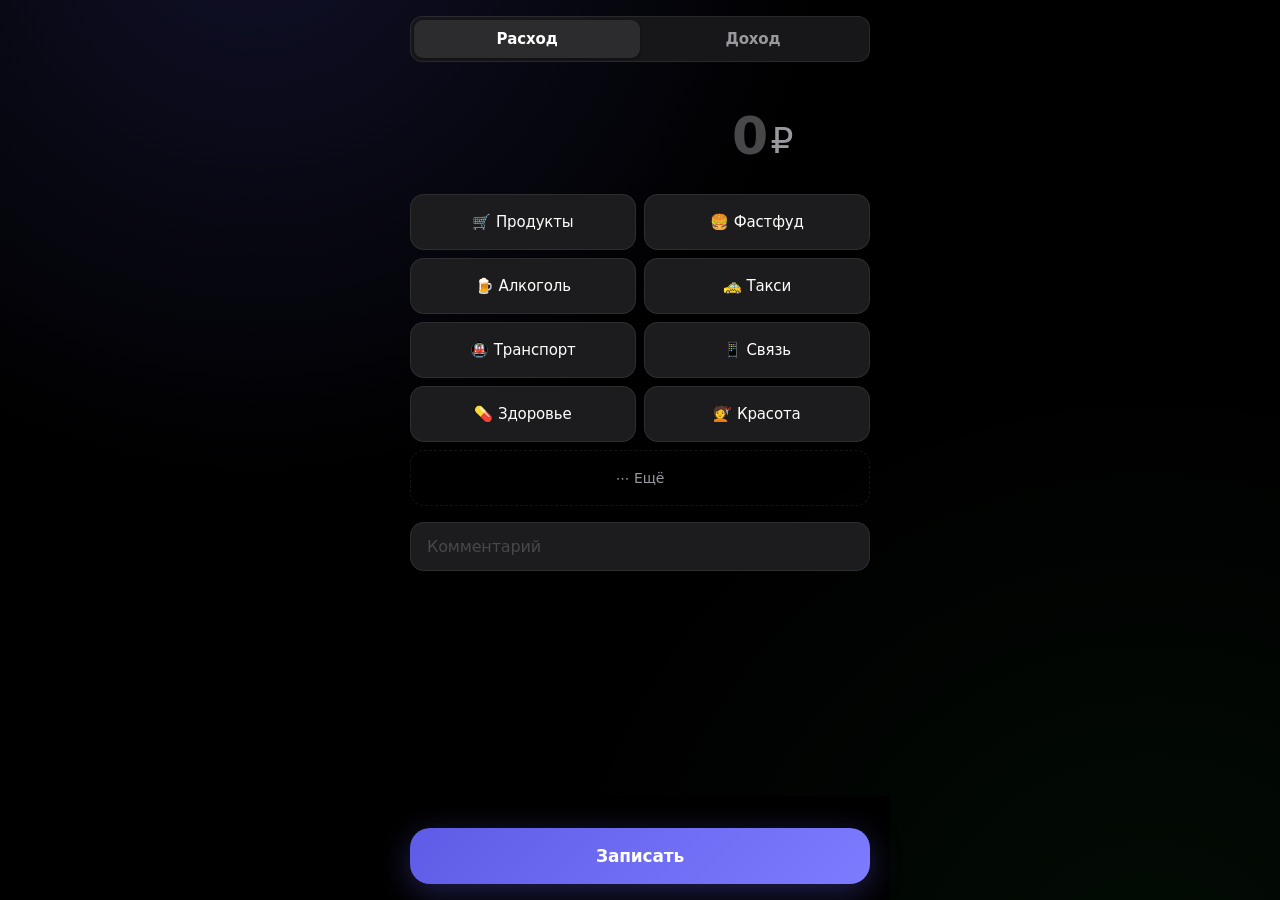
==== commit 262895e7: "mbbla-v1" ====
--- a/index.html
+++ b/index.html
@@ -1,780 +1,80 @@
 <!DOCTYPE html>
 <html lang="ru">
 <head>
-    <meta charset="UTF-8">
-    <meta name="viewport" content="width=device-width, initial-scale=1.0, viewport-fit=cover">
-    <meta http-equiv="X-UA-Compatible" content="IE=edge">
-    
-    <title>WeekFlow — Минималистичные цифровые часы</title>
-    <meta name="description" content="Минималистичные часы с цветовой кодировкой дней недели. Установите как PWA приложение.">
-    <meta name="theme-color" content="#000000">
-    
-    <link rel="manifest" href="./manifest.json" crossorigin="use-credentials">
-    <link rel="icon" href="./favicon.ico">
-    <link rel="icon" type="image/png" sizes="32x32" href="./icon-32x32.png">
-    <link rel="icon" type="image/png" sizes="192x192" href="./icon-192x192.png">
-    <link rel="apple-touch-icon" href="./icon-180x180.png">
-    
-    <link rel="preconnect" href="https://fonts.googleapis.com">
-    <link rel="preconnect" href="https://fonts.gstatic.com" crossorigin>
-    <link href="https://fonts.googleapis.com/css2?family=Inter:wght@300;350;400;450;500&display=swap" rel="stylesheet">
-    
-    <style>
-        :root {
-            --black: #000;
-            --white: #fff;
-            --g50: #0a0a0a;
-            --g100: #111;
-            --g200: #1a1a1a;
-            --g300: #333;
-            --g400: #666;
-            --g500: #999;
-            --mon: #3a86ff;
-            --tue: #38b6ff;
-            --wed: #8338ec;
-            --thu: #ff006e;
-            --fri: #fb5607;
-            --sat: #06d6a0;
-            --sun: #ef476f;
-        }
-        
-        * {
-            margin: 0;
-            padding: 0;
-            box-sizing: border-box;
-            user-select: none;
-            -webkit-tap-highlight-color: transparent;
-        }
-        
-        html, body {
-            width: 100%;
-            height: 100%;
-            overflow: hidden;
-        }
-        
-        body {
-            background: var(--black);
-            color: var(--white);
-            font-family: 'Inter', system-ui, sans-serif;
-            display: flex;
-            align-items: center;
-            justify-content: center;
-            min-height: 100vh;
-            padding: env(safe-area-inset-top) env(safe-area-inset-right) env(safe-area-inset-bottom) env(safe-area-inset-left);
-        }
-        
-        .container {
-            width: 100%;
-            height: 100%;
-            display: flex;
-            flex-direction: column;
-            align-items: center;
-            justify-content: flex-start;
-            padding-top: 80px;
-        }
-        
-        .header {
-            text-align: center;
-            position: absolute;
-            top: max(20px, env(safe-area-inset-top, 20px));
-            width: 100%;
-            z-index: 10;
-            padding: 0 20px;
-        }
-        
-        .title {
-            font-size: clamp(1.2rem, 4vw, 1.8rem);
-            font-weight: 500;
-            text-transform: uppercase;
-            color: var(--g500);
-        }
-        
-        .subtitle {
-            font-size: clamp(0.7rem, 2vw, 0.9rem);
-            color: var(--g400);
-        }
-        
-        .clock-container {
-            position: relative;
-            width: min(95vmin, 95vh, 700px);
-            height: min(95vmin, 95vh, 700px);
-            aspect-ratio: 1/1;
-            margin: auto 0;
-        }
-        
-        .week-segments {
-            position: absolute;
-            width: 100%;
-            height: 100%;
-            border-radius: 50%;
-            overflow: hidden;
-        }
-        
-        .week-segment {
-            position: absolute;
-            width: 50%;
-            height: 50%;
-            transform-origin: 100% 100%;
-            clip-path: polygon(0 0, 100% 0, 100% 100%);
-            opacity: 0.03;
-            transition: opacity 0.3s ease;
-        }
-        
-        .week-segment:nth-child(1) {
-            transform: rotate(0deg);
-            background: var(--mon);
-        }
-        
-        .week-segment:nth-child(2) {
-            transform: rotate(51.42857deg);
-            background: var(--tue);
-        }
-        
-        .week-segment:nth-child(3) {
-            transform: rotate(102.85714deg);
-            background: var(--wed);
-        }
-        
-        .week-segment:nth-child(4) {
-            transform: rotate(154.28571deg);
-            background: var(--thu);
-        }
-        
-        .week-segment:nth-child(5) {
-            transform: rotate(205.71428deg);
-            background: var(--fri);
-        }
-        
-        .week-segment:nth-child(6) {
-            transform: rotate(257.14285deg);
-            background: var(--sat);
-        }
-        
-        .week-segment:nth-child(7) {
-            transform: rotate(308.57142deg);
-            background: var(--sun);
-        }
-        
-        .week-segment.active {
-            opacity: 0.08;
-        }
-        
-        .clock-face {
-            position: absolute;
-            top: 50%;
-            left: 50%;
-            transform: translate(-50%, -50%);
-            width: 80%;
-            height: 80%;
-            border-radius: 50%;
-            background: var(--g50);
-            border: 1px solid var(--g200);
-            display: flex;
-            flex-direction: column;
-            align-items: center;
-            justify-content: center;
-            padding: 12% 8%;
-        }
-        
-        .time-container {
-            margin-bottom: 1.5vh;
-            width: 100%;
-            text-align: center;
-        }
-        
-        .time-row {
-            display: flex;
-            align-items: baseline;
-            justify-content: center;
-            width: 100%;
-        }
-        
-        .time-part {
-            font-size: clamp(3.5rem, 16vmin, 6.5rem);
-            font-weight: 350;
-            font-variant-numeric: tabular-nums;
-            color: var(--white);
-            line-height: 1;
-            font-family: 'SF Mono', 'Roboto Mono', monospace;
-            min-width: 1.2em;
-            text-align: center;
-        }
-        
-        .seconds {
-            font-size: clamp(2.6rem, 12vmin, 5rem);
-            color: var(--g400);
-        }
-        
-        .time-colon {
-            font-size: clamp(3.5rem, 16vmin, 6.5rem);
-            font-weight: 250;
-            color: var(--g300);
-            line-height: 1;
-            margin: 0 0.05em;
-            position: relative;
-            top: -0.05em;
-            min-width: 0.3em;
-            text-align: center;
-        }
-        
-        .colon-seconds {
-            font-size: clamp(2.6rem, 12vmin, 5rem);
-        }
-        
-        .date-container {
-            margin: 2vh 0;
-            width: 100%;
-            position: relative;
-            text-align: center;
-        }
-        
-        .date-container::before {
-            content: '';
-            position: absolute;
-            top: -0.8vh;
-            left: 50%;
-            transform: translateX(-50%);
-            width: 30%;
-            height: 1px;
-            background: linear-gradient(90deg, transparent, var(--g300) 50%, transparent);
-        }
-        
-        .day-name {
-            font-size: clamp(1.4rem, 5vmin, 2.2rem);
-            font-weight: 450;
-            text-transform: uppercase;
-            color: var(--white);
-            margin-bottom: 0.2vh;
-            text-align: center;
-            width: 100%;
-        }
-        
-        .date {
-            font-size: clamp(1.2rem, 3.5vmin, 1.8rem);
-            color: var(--g400);
-            text-align: center;
-            width: 100%;
-        }
-        
-        .status-container {
-            margin-top: 2vh;
-            width: 100%;
-            position: relative;
-            text-align: center;
-        }
-        
-        .status-container::before {
-            content: '';
-            position: absolute;
-            top: -0.8vh;
-            left: 50%;
-            transform: translateX(-50%);
-            width: 20%;
-            height: 1px;
-            background: linear-gradient(90deg, transparent, var(--g300) 50%, transparent);
-        }
-        
-        .status {
-            font-size: clamp(0.9rem, 2.8vmin, 1.2rem);
-            text-transform: uppercase;
-            color: var(--g500);
-            text-align: center;
-            width: 100%;
-        }
-        
-        .day-labels {
-            position: absolute;
-            width: 100%;
-            height: 100%;
-            border-radius: 50%;
-            z-index: 1;
-            pointer-events: none;
-        }
-        
-        .day-label {
-            position: absolute;
-            font-size: clamp(0.85rem, 2.8vmin, 1.3rem);
-            font-weight: 350;
-            text-transform: uppercase;
-            opacity: 0.3;
-            transform: translate(-50%, -50%);
-            color: var(--white);
-        }
-        
-        .day-label.active {
-            opacity: 0.8;
-            font-weight: 500;
-        }
-        
-        .progress-ring {
-            position: absolute;
-            top: 0;
-            left: 0;
-            width: 100%;
-            height: 100%;
-            border-radius: 50%;
-        }
-        
-        .progress-circle {
-            fill: none;
-            stroke-width: 1.5;
-            stroke-linecap: round;
-            transform: rotate(-90deg);
-            transform-origin: 50% 50%;
-        }
-        
-        .footer {
-            position: fixed;
-            bottom: max(10px, env(safe-area-inset-bottom, 10px));
-            width: 100%;
-            text-align: center;
-            font-size: clamp(0.6rem, 1.5vmin, 0.75rem);
-            color: var(--g400);
-            z-index: 10;
-        }
-        
-        .footer a {
-            color: var(--g400);
-            text-decoration: none;
-        }
-        
-        .install-button {
-            position: fixed;
-            top: max(10px, 2vmin);
-            right: max(10px, 2vmin);
-            background: transparent;
-            border: 1px solid var(--g300);
-            color: var(--g300);
-            padding: clamp(8px, 1.5vmin, 10px) clamp(12px, 2vmin, 16px);
-            border-radius: 6px;
-            font-size: clamp(0.65rem, 1.8vmin, 0.85rem);
-            cursor: pointer;
-            opacity: 0;
-            transition: opacity 0.2s ease;
-            z-index: 1000;
-            white-space: nowrap;
-        }
-        
-        .install-button.show {
-            opacity: 1;
-        }
-        
-        @media (max-width: 768px) {
-            .clock-container {
-                width: min(90vmin, 90vh, 500px);
-                height: min(90vmin, 90vh, 500px);
-            }
-            
-            .time-part {
-                font-size: clamp(3rem, 14vmin, 5.5rem);
-            }
-            
-            .time-colon {
-                font-size: clamp(3rem, 14vmin, 5.5rem);
-            }
-            
-            .seconds {
-                font-size: clamp(2.2rem, 10vmin, 4rem);
-            }
-            
-            .colon-seconds {
-                font-size: clamp(2.2rem, 10vmin, 4rem);
-            }
-        }
-        
-        @media (orientation: landscape) and (max-height: 500px) {
-            .container {
-                padding-top: 50px;
-            }
-            
-            .header {
-                top: max(5px, env(safe-area-inset-top, 5px));
-            }
-            
-            .title {
-                font-size: clamp(0.9rem, 2.5vw, 1.2rem);
-            }
-            
-            .subtitle {
-                font-size: clamp(0.5rem, 1.2vw, 0.7rem);
-            }
-            
-            .clock-container {
-                width: min(70vmin, 70vh, 400px);
-                height: min(70vmin, 70vh, 400px);
-            }
-            
-            .time-part {
-                font-size: clamp(2.2rem, 10vmin, 4rem);
-            }
-            
-            .time-colon {
-                font-size: clamp(2.2rem, 10vmin, 4rem);
-            }
-            
-            .seconds {
-                font-size: clamp(1.6rem, 7vmin, 3rem);
-            }
-            
-            .colon-seconds {
-                font-size: clamp(1.6rem, 7vmin, 3rem);
-            }
-        }
-        
-        @media (display-mode: standalone) {
-            .install-button {
-                display: none;
-            }
-        }
-        
-        @keyframes fadeIn {
-            from {
-                opacity: 0;
-            }
-            to {
-                opacity: 1;
-            }
-        }
-        
-        body {
-            animation: fadeIn 0.8s ease;
-        }
-    </style>
+  <meta charset="UTF-8">
+  <meta name="viewport" content="width=device-width, initial-scale=1.0, viewport-fit=cover, user-scalable=no, maximum-scale=1">
+
+  <!-- Защита от индексации -->
+  <meta name="robots" content="noindex, nofollow, noarchive, nosnippet, noimageindex">
+  <meta name="googlebot" content="noindex, nofollow">
+  <meta name="yandex" content="noindex, nofollow">
+  <meta name="format-detection" content="telephone=no,date=no,address=no,email=no">
+
+  <title>Операции</title>
+
+  <meta name="theme-color" content="#000000">
+  <meta name="apple-mobile-web-app-capable" content="yes">
+  <meta name="mobile-web-app-capable" content="yes">
+  <meta name="apple-mobile-web-app-status-bar-style" content="black-translucent">
+  <meta name="apple-mobile-web-app-title" content="Операции">
+
+  <link rel="manifest" href="manifest.json">
+  <link rel="icon" type="image/png" href="icon-192.png">
+  <link rel="apple-touch-icon" href="icon-192.png">
+
+  <link rel="stylesheet" href="style.css">
 </head>
 <body>
-    <button id="installButton" class="install-button">Установить</button>
-    
-    <div class="container">
-        <header class="header">
-            <h1 class="title">WeekFlow</h1>
-            <p class="subtitle">Минималистичные Часы</p>
-        </header>
-        
-        <main class="clock-container">
-            <div id="weekSegments" class="week-segments">
-                <div class="week-segment"></div>
-                <div class="week-segment"></div>
-                <div class="week-segment"></div>
-                <div class="week-segment"></div>
-                <div class="week-segment"></div>
-                <div class="week-segment"></div>
-                <div class="week-segment"></div>
-            </div>
-            
-            <svg class="progress-ring" id="progressRing">
-                <circle class="progress-circle" id="progressCircle" cx="50%" cy="50%" r="48%" />
-            </svg>
-            
-            <div id="dayLabels" class="day-labels"></div>
-            
-            <div class="clock-face">
-                <div class="time-container">
-                    <div class="time-row">
-                        <div id="hours" class="time-part"></div>
-                        <span id="colon1" class="time-colon">:</span>
-                        <div id="minutes" class="time-part"></div>
-                        <span id="colon2" class="time-colon colon-seconds">:</span>
-                        <div id="seconds" class="time-part seconds"></div>
-                    </div>
-                </div>
-                
-                <div class="date-container">
-                    <div id="dayName" class="day-name"></div>
-                    <div id="date" class="date"></div>
-                </div>
-                
-                <div class="status-container">
-                    <div id="status" class="status"></div>
-                </div>
-            </div>
-        </main>
-    </div>
-    
-    <footer class="footer">
-        WeekFlow © <a href="https://github.com/dituals758" target="_blank" rel="noopener">dituals758</a>
+  <main class="app">
+    <header class="app-header">
+      <div class="segmented" role="tablist" aria-label="Тип операции">
+        <button type="button" class="segment active" id="btn-expense" role="tab" aria-selected="true">Расход</button>
+        <button type="button" class="segment" id="btn-income" role="tab" aria-selected="false">Доход</button>
+      </div>
+    </header>
+
+    <section class="app-content">
+      <div class="amount-container">
+        <input
+          type="text"
+          id="amount"
+          class="amount-input"
+          placeholder="0"
+          inputmode="decimal"
+          enterkeyhint="done"
+          autocomplete="off"
+          autocorrect="off"
+          autocapitalize="off"
+          spellcheck="false"
+          maxlength="15"
+          aria-label="Сумма"
+        >
+        <span class="amount-symbol">₽</span>
+      </div>
+
+      <div id="categories-grid" class="categories-grid" role="group" aria-label="Категории"></div>
+
+      <input
+        type="text"
+        id="note"
+        class="note-input"
+        placeholder="Комментарий"
+        enterkeyhint="done"
+        autocomplete="off"
+        autocorrect="off"
+        autocapitalize="off"
+        spellcheck="false"
+        maxlength="200"
+        aria-label="Комментарий"
+      >
+    </section>
+
+    <footer class="app-footer">
+      <div id="status" class="status" role="status" aria-live="polite"></div>
+      <button type="button" id="submit-btn" class="submit-btn">Записать</button>
     </footer>
+  </main>
 
-    <script>
-        (function() {
-            'use strict';
-            
-            const CONFIG = {
-                DAY_COLORS: ['#3a86ff', '#38b6ff', '#8338ec', '#ff006e', '#fb5607', '#06d6a0', '#ef476f'],
-                DAYS_RU: ['Понедельник', 'Вторник', 'Среда', 'Четверг', 'Пятница', 'Суббота', 'Воскресенье'],
-                DAYS_SHORT_RU: ['ПН', 'ВТ', 'СР', 'ЧТ', 'ПТ', 'СБ', 'ВС'],
-                MONTHS_RU: ['января', 'февраля', 'марта', 'апреля', 'мая', 'июня', 'июля', 'августа', 'сентября', 'октября', 'ноября', 'декабря'],
-                STATUS_TEXTS: {
-                    WEEKEND_NIGHT: 'Выходной · Ночь',
-                    WEEKEND_MORNING: 'Выходной · Утро',
-                    WEEKEND_DAY: 'Выходной · День',
-                    WEEKEND_EVENING: 'Выходной · Вечер',
-                    NIGHT: 'Ночь',
-                    MORNING: 'Утро',
-                    DAY: 'День',
-                    EVENING: 'Вечер'
-                }
-            };
-            
-            const elements = {
-                hours: document.getElementById('hours'),
-                minutes: document.getElementById('minutes'),
-                seconds: document.getElementById('seconds'),
-                colon1: document.getElementById('colon1'),
-                colon2: document.getElementById('colon2'),
-                dayName: document.getElementById('dayName'),
-                date: document.getElementById('date'),
-                status: document.getElementById('status'),
-                weekSegments: document.getElementById('weekSegments'),
-                dayLabels: document.getElementById('dayLabels'),
-                installButton: document.getElementById('installButton'),
-                clockContainer: document.querySelector('.clock-container'),
-                progressCircle: document.getElementById('progressCircle')
-            };
-            
-            let deferredPrompt = null;
-            let resizeObserver = null;
-            let updateInterval = null;
-            let currentDay = -1;
-            let currentHour = -1;
-            
-            const formatNumber = num => num < 10 ? `0${num}` : `${num}`;
-            const getRussianDay = date => date.getDay() === 0 ? 6 : date.getDay() - 1;
-            
-            function updateTime() {
-                const now = new Date();
-                const isEvenSecond = now.getSeconds() % 2 === 0;
-                
-                elements.hours.textContent = formatNumber(now.getHours());
-                elements.minutes.textContent = formatNumber(now.getMinutes());
-                elements.seconds.textContent = formatNumber(now.getSeconds());
-                
-                elements.colon1.style.opacity = isEvenSecond ? '0.6' : '1';
-                elements.colon2.style.opacity = isEvenSecond ? '0.6' : '1';
-            }
-            
-            function updateDate() {
-                const now = new Date();
-                const russianDay = getRussianDay(now);
-                
-                if (currentDay !== russianDay) {
-                    currentDay = russianDay;
-                    const dayColor = CONFIG.DAY_COLORS[russianDay];
-                    
-                    elements.dayName.textContent = CONFIG.DAYS_RU[russianDay];
-                    elements.dayName.style.color = dayColor;
-                    elements.hours.style.color = dayColor;
-                    elements.minutes.style.color = dayColor;
-                    elements.progressCircle.style.stroke = dayColor;
-                    
-                    const segments = elements.weekSegments.querySelectorAll('.week-segment');
-                    segments.forEach((segment, index) => {
-                        segment.classList.toggle('active', index === russianDay);
-                    });
-                }
-                
-                elements.date.textContent = `${now.getDate()} ${CONFIG.MONTHS_RU[now.getMonth()]} ${now.getFullYear()}`;
-            }
-            
-            function updateProgressRing() {
-                if (!elements.progressCircle) return;
-                
-                const now = new Date();
-                const seconds = now.getSeconds();
-                const milliseconds = now.getMilliseconds();
-                
-                const totalSeconds = 60;
-                const currentProgress = (seconds * 1000 + milliseconds) / (totalSeconds * 1000);
-                
-                const radius = 48;
-                const circumference = 2 * Math.PI * radius;
-                const offset = circumference - (currentProgress * circumference);
-                
-                elements.progressCircle.style.strokeDasharray = `${circumference} ${circumference}`;
-                elements.progressCircle.style.strokeDashoffset = offset;
-            }
-            
-            function createDayLabels() {
-                const containerWidth = elements.clockContainer.offsetWidth;
-                if (!containerWidth) return;
-                
-                const radius = containerWidth / 2;
-                const center = radius;
-                const labelRadius = radius * 0.88;
-                
-                CONFIG.DAYS_SHORT_RU.forEach((day, index) => {
-                    const angle = (index * (360 / 7) - 90) * Math.PI / 180;
-                    const x = center + labelRadius * Math.cos(angle);
-                    const y = center + labelRadius * Math.sin(angle);
-                    
-                    const label = document.createElement('div');
-                    label.className = 'day-label';
-                    label.textContent = day;
-                    label.style.left = `${x}px`;
-                    label.style.top = `${y}px`;
-                    label.style.color = CONFIG.DAY_COLORS[index];
-                    
-                    elements.dayLabels.appendChild(label);
-                });
-            }
-            
-            function updateDayLabels() {
-                const russianDay = getRussianDay(new Date());
-                const labels = elements.dayLabels.querySelectorAll('.day-label');
-                
-                labels.forEach((label, index) => {
-                    const isActive = index === russianDay;
-                    label.classList.toggle('active', isActive);
-                    label.style.opacity = isActive ? '0.8' : '0.3';
-                });
-            }
-            
-            function updateStatus() {
-                const now = new Date();
-                const russianDay = getRussianDay(now);
-                const hour = now.getHours();
-                
-                if (currentHour === hour) return;
-                currentHour = hour;
-                
-                let statusText = '';
-                
-                if (russianDay >= 5) {
-                    if (hour < 6) statusText = CONFIG.STATUS_TEXTS.WEEKEND_NIGHT;
-                    else if (hour < 12) statusText = CONFIG.STATUS_TEXTS.WEEKEND_MORNING;
-                    else if (hour < 18) statusText = CONFIG.STATUS_TEXTS.WEEKEND_DAY;
-                    else statusText = CONFIG.STATUS_TEXTS.WEEKEND_EVENING;
-                } else {
-                    if (hour < 6) statusText = CONFIG.STATUS_TEXTS.NIGHT;
-                    else if (hour < 12) statusText = CONFIG.STATUS_TEXTS.MORNING;
-                    else if (hour < 18) statusText = CONFIG.STATUS_TEXTS.DAY;
-                    else statusText = CONFIG.STATUS_TEXTS.EVENING;
-                }
-                
-                elements.status.textContent = statusText;
-            }
-            
-            function repositionDayLabels() {
-                const containerWidth = elements.clockContainer.offsetWidth;
-                if (!containerWidth) return;
-                
-                const radius = containerWidth / 2;
-                const center = radius;
-                const labelRadius = radius * 0.88;
-                const labels = elements.dayLabels.querySelectorAll('.day-label');
-                
-                labels.forEach((label, index) => {
-                    const angle = (index * (360 / 7) - 90) * Math.PI / 180;
-                    const x = center + labelRadius * Math.cos(angle);
-                    const y = center + labelRadius * Math.sin(angle);
-                    
-                    label.style.left = `${x}px`;
-                    label.style.top = `${y}px`;
-                });
-            }
-            
-            function initPWA() {
-                window.addEventListener('beforeinstallprompt', (e) => {
-                    e.preventDefault();
-                    deferredPrompt = e;
-                    
-                    elements.installButton.classList.add('show');
-                    
-                    elements.installButton.addEventListener('click', async () => {
-                        if (!deferredPrompt) return;
-                        
-                        try {
-                            deferredPrompt.prompt();
-                            const { outcome } = await deferredPrompt.userChoice;
-                            
-                            if (outcome === 'accepted') {
-                                console.log('WeekFlow установлено');
-                            }
-                        } catch (error) {
-                            console.error('Ошибка установки:', error);
-                        }
-                        
-                        deferredPrompt = null;
-                        elements.installButton.classList.remove('show');
-                    });
-                });
-                
-                window.addEventListener('appinstalled', () => {
-                    elements.installButton.classList.remove('show');
-                    deferredPrompt = null;
-                });
-                
-                if (window.matchMedia('(display-mode: standalone)').matches || 
-                    window.navigator.standalone === true) {
-                    elements.installButton.style.display = 'none';
-                }
-            }
-            
-            function initServiceWorker() {
-                if ('serviceWorker' in navigator) {
-                    window.addEventListener('load', () => {
-                        navigator.serviceWorker.register('./sw.js')
-                            .then(reg => console.log('Service Worker зарегистрирован:', reg.scope))
-                            .catch(err => console.error('Service Worker ошибка:', err));
-                    });
-                }
-            }
-            
-            function init() {
-                createDayLabels();
-                
-                updateTime();
-                updateDate();
-                updateProgressRing();
-                updateDayLabels();
-                updateStatus();
-                
-                if ('ResizeObserver' in window) {
-                    resizeObserver = new ResizeObserver(() => {
-                        clearTimeout(window.resizeTimeout);
-                        window.resizeTimeout = setTimeout(repositionDayLabels, 100);
-                    });
-                    resizeObserver.observe(elements.clockContainer);
-                }
-                
-                window.addEventListener('resize', () => {
-                    clearTimeout(window.resizeTimeout);
-                    window.resizeTimeout = setTimeout(repositionDayLabels, 100);
-                });
-                
-                window.addEventListener('orientationchange', () => {
-                    setTimeout(() => {
-                        repositionDayLabels();
-                    }, 400);
-                });
-                
-                initPWA();
-                initServiceWorker();
-                
-                let lastUpdate = Date.now();
-                updateInterval = setInterval(() => {
-                    const now = Date.now();
-                    if (now - lastUpdate >= 50) {
-                        updateTime();
-                        updateDate();
-                        updateProgressRing();
-                        updateDayLabels();
-                        updateStatus();
-                        lastUpdate = now;
-                    }
-                }, 50);
-                
-                window.addEventListener('beforeunload', () => {
-                    clearInterval(updateInterval);
-                    if (resizeObserver) resizeObserver.disconnect();
-                });
-            }
-            
-            if (document.readyState === 'loading') {
-                document.addEventListener('DOMContentLoaded', init);
-            } else {
-                init();
-            }
-        })();
-    </script>
+  <script src="app.js"></script>
 </body>
 </html>
--- a/style.css
+++ b/style.css
@@ -0,0 +1,299 @@
+:root {
+  --bg: #000000;
+  --surface: #1c1c1e;
+  --surface-2: #2c2c2e;
+  --surface-active: #3a3a3c;
+  --text: #ffffff;
+  --text-secondary: #98989f;
+  --text-tertiary: #48484a;
+  --accent: #5e5ce6;
+  --accent-light: #7d7cff;
+  --accent-glow: rgba(94, 92, 230, 0.35);
+  --success: #30d158;
+  --danger: #ff453a;
+  --border: rgba(255, 255, 255, 0.08);
+  --border-strong: rgba(255, 255, 255, 0.15);
+  --radius: 14px;
+  --radius-lg: 20px;
+  --safe-top: env(safe-area-inset-top, 0px);
+  --safe-bottom: env(safe-area-inset-bottom, 0px);
+}
+
+* {
+  box-sizing: border-box;
+  margin: 0;
+  padding: 0;
+  -webkit-tap-highlight-color: transparent;
+}
+
+html {
+  -webkit-text-size-adjust: 100%;
+  text-size-adjust: 100%;
+}
+
+html, body {
+  height: 100%;
+  overflow-x: hidden;
+  overscroll-behavior: none;
+}
+
+body {
+  font-family: -apple-system, BlinkMacSystemFont, 'SF Pro Display',
+               'SF Pro Text', 'Helvetica Neue', system-ui, sans-serif;
+  background:
+    radial-gradient(circle at 20% -10%, rgba(94, 92, 230, 0.18), transparent 40%),
+    radial-gradient(circle at 90% 110%, rgba(48, 209, 88, 0.06), transparent 40%),
+    var(--bg);
+  background-attachment: fixed;
+  color: var(--text);
+  -webkit-font-smoothing: antialiased;
+  -webkit-user-select: none;
+  user-select: none;
+  touch-action: manipulation;
+  min-height: 100dvh;
+}
+
+input, textarea {
+  -webkit-user-select: text;
+  user-select: text;
+}
+
+.app {
+  max-width: 500px;
+  margin: 0 auto;
+  min-height: 100dvh;
+  display: flex;
+  flex-direction: column;
+}
+
+/* ─── Header + segmented control ─── */
+.app-header {
+  padding: calc(var(--safe-top) + 16px) 20px 8px;
+  flex-shrink: 0;
+}
+
+.segmented {
+  display: flex;
+  background: rgba(28, 28, 30, 0.85);
+  backdrop-filter: blur(20px);
+  -webkit-backdrop-filter: blur(20px);
+  border-radius: 12px;
+  padding: 3px;
+  border: 1px solid var(--border);
+}
+
+.segment {
+  flex: 1;
+  padding: 10px 12px;
+  border: none;
+  background: transparent;
+  color: var(--text-secondary);
+  font-size: 15px;
+  font-weight: 600;
+  font-family: inherit;
+  border-radius: 9px;
+  cursor: pointer;
+  transition: all 0.2s ease;
+  letter-spacing: -0.01em;
+}
+
+.segment.active {
+  color: var(--text);
+  background: var(--surface-2);
+  box-shadow: 0 1px 3px rgba(0, 0, 0, 0.4);
+}
+
+/* ─── Content ─── */
+.app-content {
+  flex: 1;
+  min-height: 0;
+  overflow-y: auto;
+  -webkit-overflow-scrolling: touch;
+  padding: 8px 20px 16px;
+  display: flex;
+  flex-direction: column;
+}
+
+/* ─── Amount ─── */
+.amount-container {
+  display: flex;
+  align-items: center;
+  justify-content: center;
+  gap: 4px;
+  padding: 28px 0 20px;
+  margin-bottom: 8px;
+  flex-shrink: 0;
+}
+
+.amount-input {
+  background: transparent;
+  border: none;
+  outline: none;
+  color: var(--text);
+  font-size: 52px;
+  font-weight: 700;
+  text-align: right;
+  font-family: inherit;
+  font-variant-numeric: tabular-nums;
+  letter-spacing: -0.03em;
+  caret-color: var(--accent);
+  max-width: 280px;
+  width: 100%;
+  padding: 0;
+}
+
+.amount-input::placeholder { color: var(--text-tertiary); }
+
+.amount-symbol {
+  font-size: 36px;
+  font-weight: 400;
+  color: var(--text-secondary);
+  padding-top: 8px;
+}
+
+/* ─── Categories ─── */
+.categories-grid {
+  display: grid;
+  grid-template-columns: repeat(2, 1fr);
+  gap: 8px;
+  margin-bottom: 16px;
+  flex-shrink: 0;
+}
+
+.category-btn {
+  padding: 16px 10px;
+  background: var(--surface);
+  border: 1px solid var(--border);
+  border-radius: var(--radius);
+  color: var(--text);
+  font-size: 15px;
+  font-weight: 500;
+  font-family: inherit;
+  cursor: pointer;
+  transition: all 0.15s ease;
+  text-align: center;
+  letter-spacing: -0.01em;
+  line-height: 1.2;
+  min-height: 56px;
+  display: flex;
+  align-items: center;
+  justify-content: center;
+}
+
+.category-btn:active {
+  transform: scale(0.97);
+  background: var(--surface-2);
+}
+
+.category-btn.selected {
+  background: var(--accent);
+  border-color: var(--accent-light);
+  color: #fff;
+  box-shadow: 0 0 0 1px var(--accent-light), 0 8px 24px var(--accent-glow);
+}
+
+.more-btn {
+  grid-column: span 2;
+  background: transparent;
+  border-style: dashed;
+  color: var(--text-secondary);
+  font-size: 14px;
+}
+
+.extra-grid {
+  grid-column: span 2;
+  display: grid;
+  grid-template-columns: repeat(2, 1fr);
+  gap: 8px;
+  padding-top: 8px;
+  margin-top: 4px;
+  border-top: 1px solid var(--border);
+}
+
+.hidden { display: none; }
+
+/* ─── Note ─── */
+.note-input {
+  width: 100%;
+  padding: 14px 16px;
+  background: var(--surface);
+  border: 1px solid var(--border);
+  border-radius: var(--radius);
+  color: var(--text);
+  font-size: 16px; /* 16px — чтобы iOS не зумил страницу */
+  font-family: inherit;
+  outline: none;
+  letter-spacing: -0.01em;
+  transition: border-color 0.2s;
+  flex-shrink: 0;
+}
+
+.note-input::placeholder { color: var(--text-tertiary); }
+.note-input:focus { border-color: var(--accent); }
+
+/* ─── Footer / Submit ─── */
+.app-footer {
+  flex-shrink: 0;
+  padding: 8px 20px calc(var(--safe-bottom) + 16px);
+  background: #000;
+}
+
+.submit-btn {
+  width: 100%;
+  padding: 18px;
+  border: none;
+  border-radius: var(--radius-lg);
+  background: linear-gradient(135deg, var(--accent), var(--accent-light));
+  color: #fff;
+  font-size: 17px;
+  font-weight: 700;
+  font-family: inherit;
+  cursor: pointer;
+  transition: all 0.15s ease;
+  box-shadow: 0 8px 32px var(--accent-glow);
+  letter-spacing: -0.01em;
+}
+
+.submit-btn:active {
+  transform: scale(0.98);
+  box-shadow: 0 4px 16px var(--accent-glow);
+}
+
+.submit-btn:disabled {
+  opacity: 0.6;
+  cursor: not-allowed;
+  transform: none;
+}
+
+.status {
+  text-align: center;
+  font-size: 14px;
+  font-weight: 500;
+  padding: 4px 8px;
+  min-height: 24px;
+  transition: opacity 0.2s;
+  letter-spacing: -0.01em;
+}
+
+.status.success { color: var(--success); }
+.status.error   { color: var(--danger);  }
+
+/* ─── Блокировка альбома ─── */
+@media (orientation: landscape) and (max-height: 500px) {
+  body::before {
+    content: "📱 Поверните телефон вертикально";
+    position: fixed;
+    inset: 0;
+    background: #000;
+    color: #fff;
+    display: flex;
+    align-items: center;
+    justify-content: center;
+    font-size: 20px;
+    font-weight: 600;
+    z-index: 99999;
+    text-align: center;
+    padding: 32px;
+  }
+  .app { display: none; }
+}
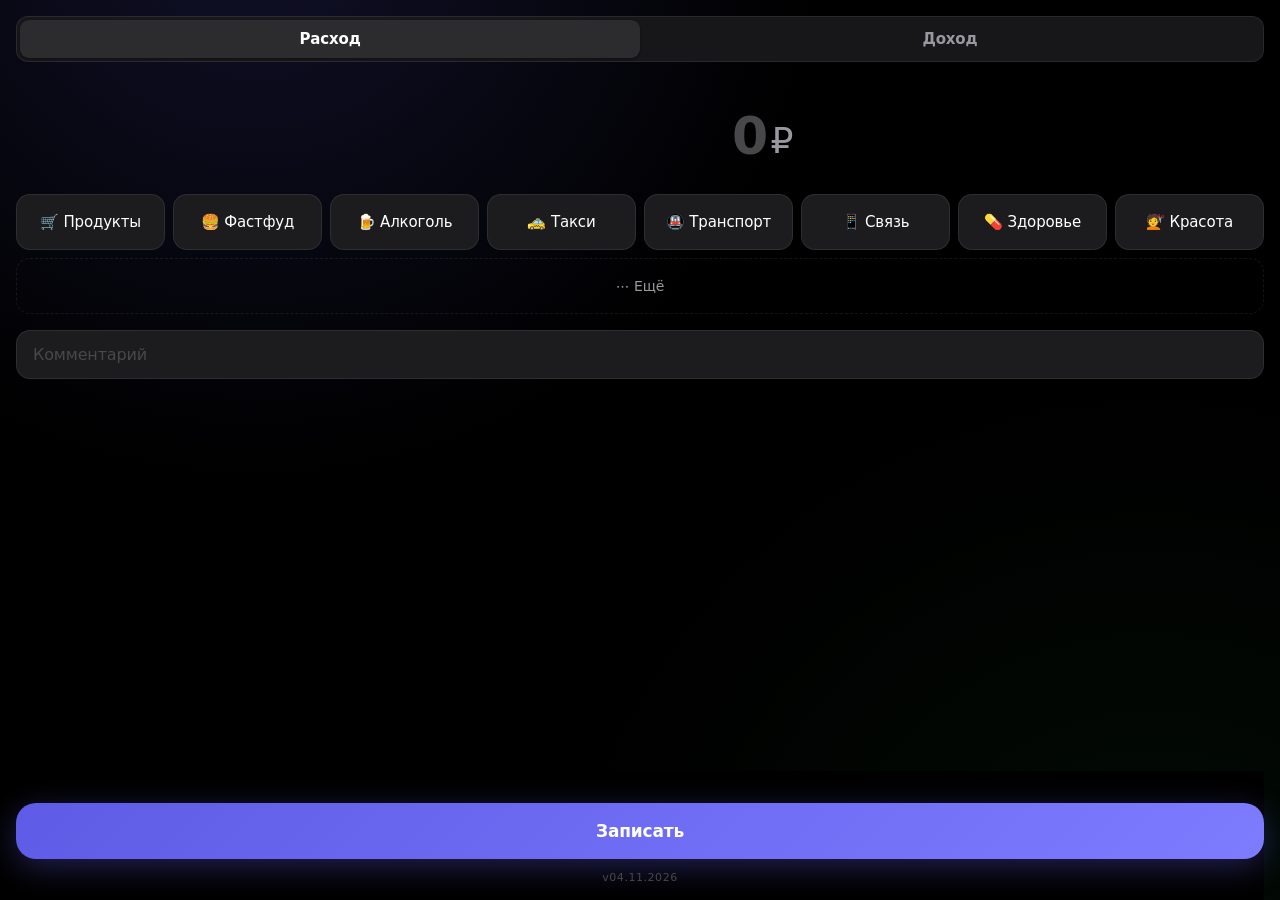
==== commit 96f1bbd0: "mbbla-v04.11.2026" ====
--- a/index.html
+++ b/index.html
@@ -3,20 +3,15 @@
 <head>
   <meta charset="UTF-8">
   <meta name="viewport" content="width=device-width, initial-scale=1.0, viewport-fit=cover, user-scalable=no, maximum-scale=1">
-
-  <!-- Защита от индексации -->
   <meta name="robots" content="noindex, nofollow, noarchive, nosnippet, noimageindex">
-  <meta name="googlebot" content="noindex, nofollow">
-  <meta name="yandex" content="noindex, nofollow">
-  <meta name="format-detection" content="telephone=no,date=no,address=no,email=no">
-
-  <title>Операции</title>
-
   <meta name="theme-color" content="#000000">
+  
   <meta name="apple-mobile-web-app-capable" content="yes">
   <meta name="mobile-web-app-capable" content="yes">
   <meta name="apple-mobile-web-app-status-bar-style" content="black-translucent">
   <meta name="apple-mobile-web-app-title" content="Операции">
+
+  <title>Операции</title>
 
   <link rel="manifest" href="manifest.json">
   <link rel="icon" type="image/png" href="icon-192.png">
@@ -72,6 +67,9 @@
     <footer class="app-footer">
       <div id="status" class="status" role="status" aria-live="polite"></div>
       <button type="button" id="submit-btn" class="submit-btn">Записать</button>
+      
+      <!-- Плашка с версией -->
+      <div class="app-version">v04.11.2026</div>
     </footer>
   </main>
 
--- a/style.css
+++ b/style.css
@@ -38,8 +38,7 @@
 }
 
 body {
-  font-family: -apple-system, BlinkMacSystemFont, 'SF Pro Display',
-               'SF Pro Text', 'Helvetica Neue', system-ui, sans-serif;
+  font-family: -apple-system, BlinkMacSystemFont, 'SF Pro Display', 'SF Pro Text', 'Helvetica Neue', system-ui, sans-serif;
   background:
     radial-gradient(circle at 20% -10%, rgba(94, 92, 230, 0.18), transparent 40%),
     radial-gradient(circle at 90% 110%, rgba(48, 209, 88, 0.06), transparent 40%),
@@ -58,8 +57,11 @@
   user-select: text;
 }
 
+/* Резиновый контейнер на всю ширину */
 .app {
-  max-width: 500px;
+  width: 100%;
+  max-width: 100%;
+  padding: 0 16px;
   margin: 0 auto;
   min-height: 100dvh;
   display: flex;
@@ -68,7 +70,7 @@
 
 /* ─── Header + segmented control ─── */
 .app-header {
-  padding: calc(var(--safe-top) + 16px) 20px 8px;
+  padding: calc(var(--safe-top) + 16px) 0 8px;
   flex-shrink: 0;
 }
 
@@ -109,7 +111,7 @@
   min-height: 0;
   overflow-y: auto;
   -webkit-overflow-scrolling: touch;
-  padding: 8px 20px 16px;
+  padding: 8px 0 16px;
   display: flex;
   flex-direction: column;
 }
@@ -154,7 +156,8 @@
 /* ─── Categories ─── */
 .categories-grid {
   display: grid;
-  grid-template-columns: repeat(2, 1fr);
+  /* Автоматически подстраивает количество колонок в зависимости от ширины экрана */
+  grid-template-columns: repeat(auto-fill, minmax(140px, 1fr));
   gap: 8px;
   margin-bottom: 16px;
   flex-shrink: 0;
@@ -193,7 +196,7 @@
 }
 
 .more-btn {
-  grid-column: span 2;
+  grid-column: 1 / -1; /* Растягиваем кнопку "Ещё" на всю ширину */
   background: transparent;
   border-style: dashed;
   color: var(--text-secondary);
@@ -201,9 +204,9 @@
 }
 
 .extra-grid {
-  grid-column: span 2;
+  grid-column: 1 / -1;
   display: grid;
-  grid-template-columns: repeat(2, 1fr);
+  grid-template-columns: repeat(auto-fill, minmax(140px, 1fr));
   gap: 8px;
   padding-top: 8px;
   margin-top: 4px;
@@ -220,7 +223,7 @@
   border: 1px solid var(--border);
   border-radius: var(--radius);
   color: var(--text);
-  font-size: 16px; /* 16px — чтобы iOS не зумил страницу */
+  font-size: 16px;
   font-family: inherit;
   outline: none;
   letter-spacing: -0.01em;
@@ -234,7 +237,7 @@
 /* ─── Footer / Submit ─── */
 .app-footer {
   flex-shrink: 0;
-  padding: 8px 20px calc(var(--safe-bottom) + 16px);
+  padding: 8px 0 calc(var(--safe-bottom) + 16px);
   background: #000;
 }
 
@@ -278,22 +281,13 @@
 .status.success { color: var(--success); }
 .status.error   { color: var(--danger);  }
 
-/* ─── Блокировка альбома ─── */
-@media (orientation: landscape) and (max-height: 500px) {
-  body::before {
-    content: "📱 Поверните телефон вертикально";
-    position: fixed;
-    inset: 0;
-    background: #000;
-    color: #fff;
-    display: flex;
-    align-items: center;
-    justify-content: center;
-    font-size: 20px;
-    font-weight: 600;
-    z-index: 99999;
-    text-align: center;
-    padding: 32px;
-  }
-  .app { display: none; }
+/* ─── Версия приложения ─── */
+.app-version {
+  text-align: center;
+  font-size: 11px;
+  color: var(--text-tertiary); /* Темно-серый цвет */
+  margin-top: 12px;
+  letter-spacing: 0.05em;
+  font-weight: 500;
+  user-select: text; /* Чтобы можно было скопировать при желании */
 }
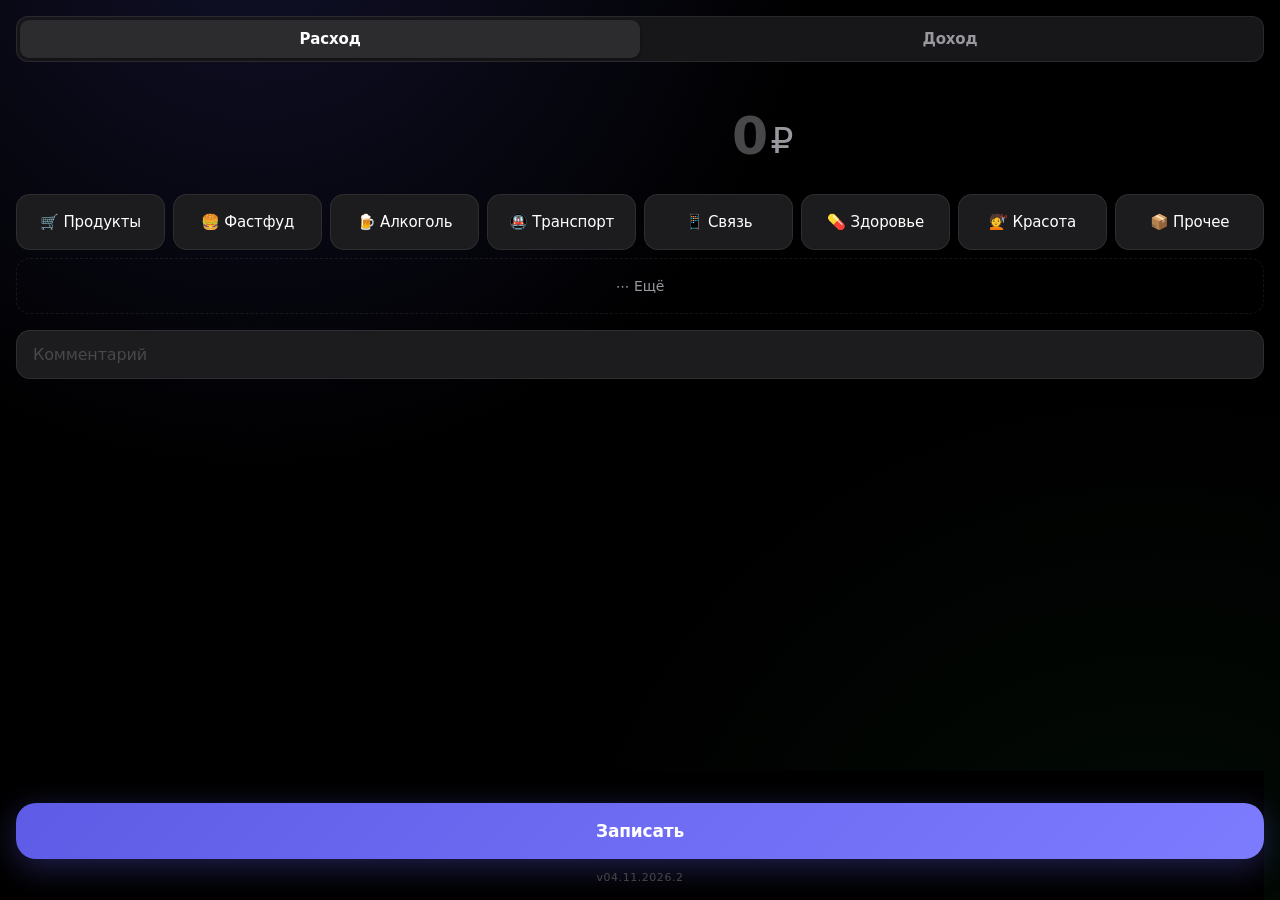
==== commit d7109468: "04.11.2026.2" ====
--- a/index.html
+++ b/index.html
@@ -3,9 +3,12 @@
 <head>
   <meta charset="UTF-8">
   <meta name="viewport" content="width=device-width, initial-scale=1.0, viewport-fit=cover, user-scalable=no, maximum-scale=1">
+
+  <!-- Защита от индексации -->
   <meta name="robots" content="noindex, nofollow, noarchive, nosnippet, noimageindex">
   <meta name="theme-color" content="#000000">
-  
+
+  <!-- Настройки для iOS PWA -->
   <meta name="apple-mobile-web-app-capable" content="yes">
   <meta name="mobile-web-app-capable" content="yes">
   <meta name="apple-mobile-web-app-status-bar-style" content="black-translucent">
@@ -67,12 +70,11 @@
     <footer class="app-footer">
       <div id="status" class="status" role="status" aria-live="polite"></div>
       <button type="button" id="submit-btn" class="submit-btn">Записать</button>
-      
-      <!-- Плашка с версией -->
-      <div class="app-version">v04.11.2026</div>
+      <div class="app-version" id="app-version">Загрузка...</div>
     </footer>
   </main>
 
+  <script src="config.js"></script>
   <script src="app.js"></script>
 </body>
 </html>
--- a/style.css
+++ b/style.css
@@ -12,7 +12,6 @@
   --success: #30d158;
   --danger: #ff453a;
   --border: rgba(255, 255, 255, 0.08);
-  --border-strong: rgba(255, 255, 255, 0.15);
   --radius: 14px;
   --radius-lg: 20px;
   --safe-top: env(safe-area-inset-top, 0px);
@@ -156,7 +155,6 @@
 /* ─── Categories ─── */
 .categories-grid {
   display: grid;
-  /* Автоматически подстраивает количество колонок в зависимости от ширины экрана */
   grid-template-columns: repeat(auto-fill, minmax(140px, 1fr));
   gap: 8px;
   margin-bottom: 16px;
@@ -196,7 +194,7 @@
 }
 
 .more-btn {
-  grid-column: 1 / -1; /* Растягиваем кнопку "Ещё" на всю ширину */
+  grid-column: 1 / -1;
   background: transparent;
   border-style: dashed;
   color: var(--text-secondary);
@@ -281,13 +279,12 @@
 .status.success { color: var(--success); }
 .status.error   { color: var(--danger);  }
 
-/* ─── Версия приложения ─── */
 .app-version {
   text-align: center;
   font-size: 11px;
-  color: var(--text-tertiary); /* Темно-серый цвет */
+  color: var(--text-tertiary);
   margin-top: 12px;
   letter-spacing: 0.05em;
   font-weight: 500;
-  user-select: text; /* Чтобы можно было скопировать при желании */
+  user-select: text;
 }
